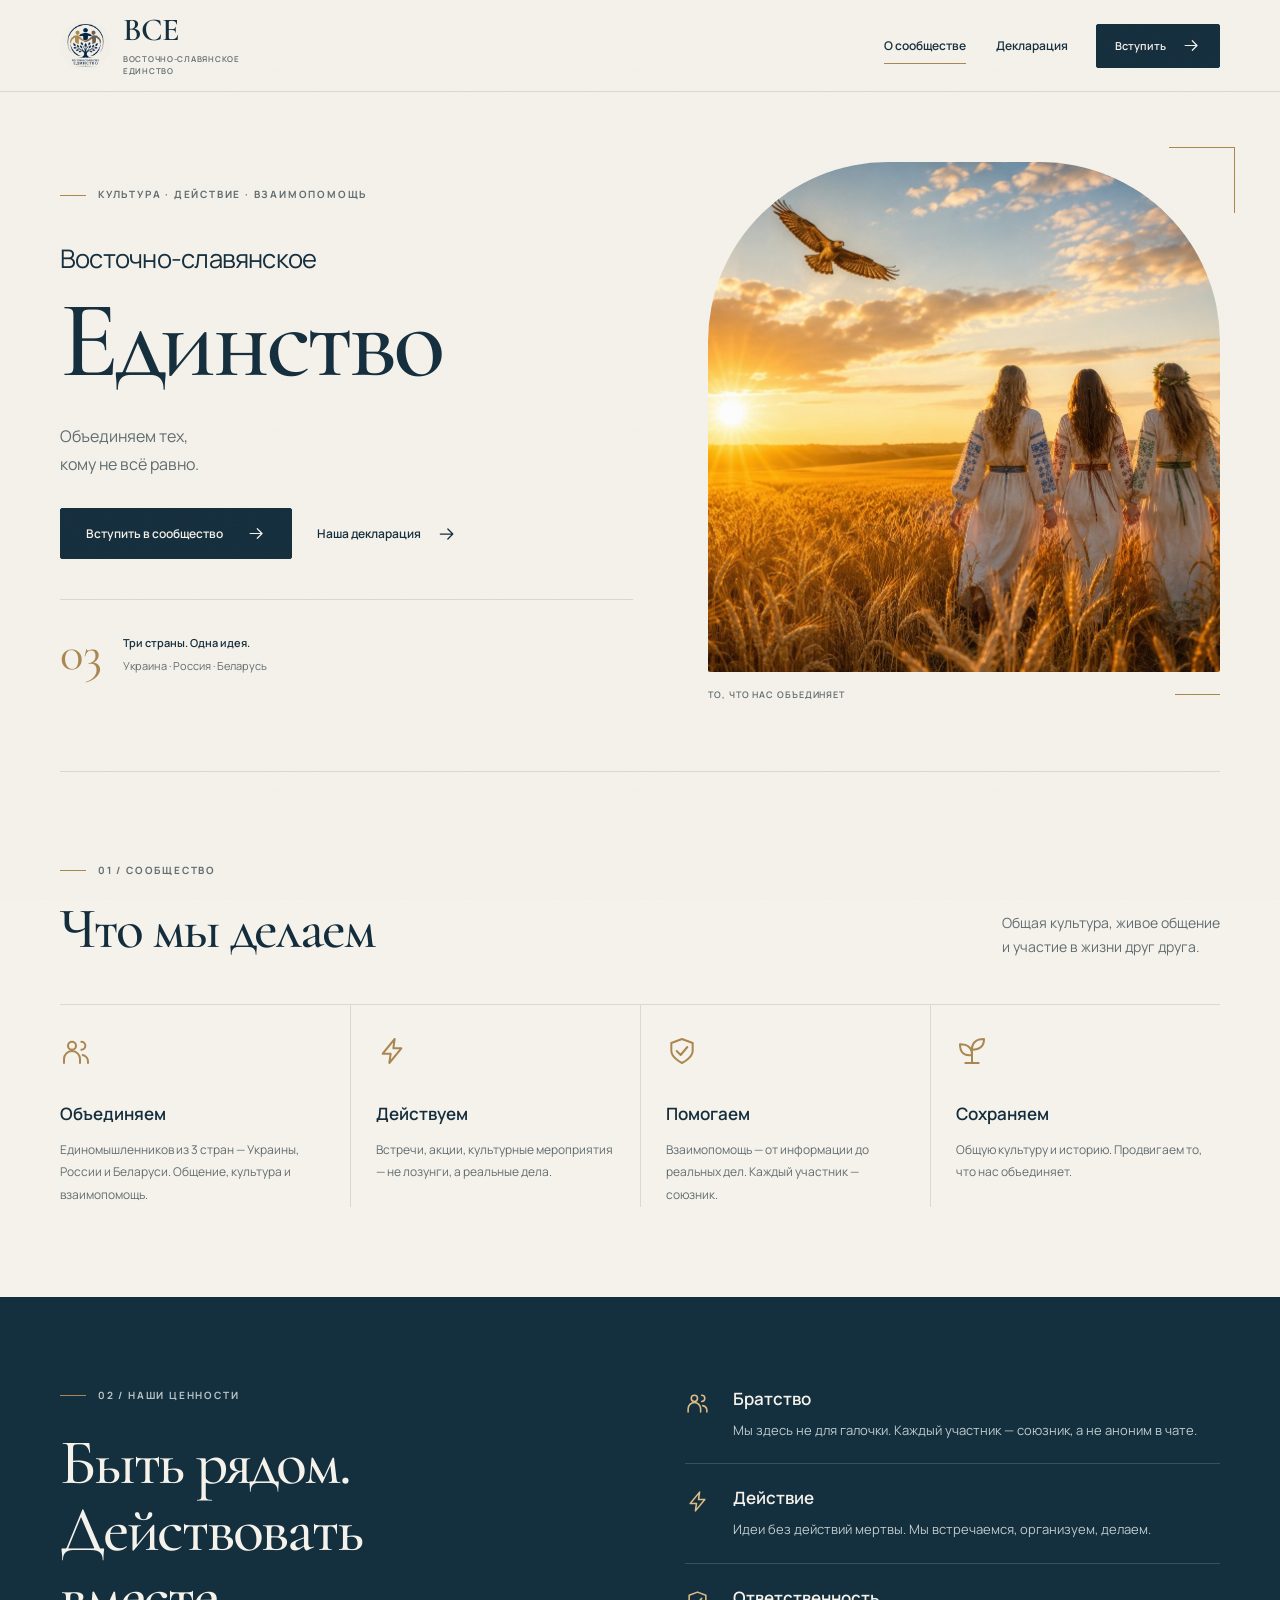
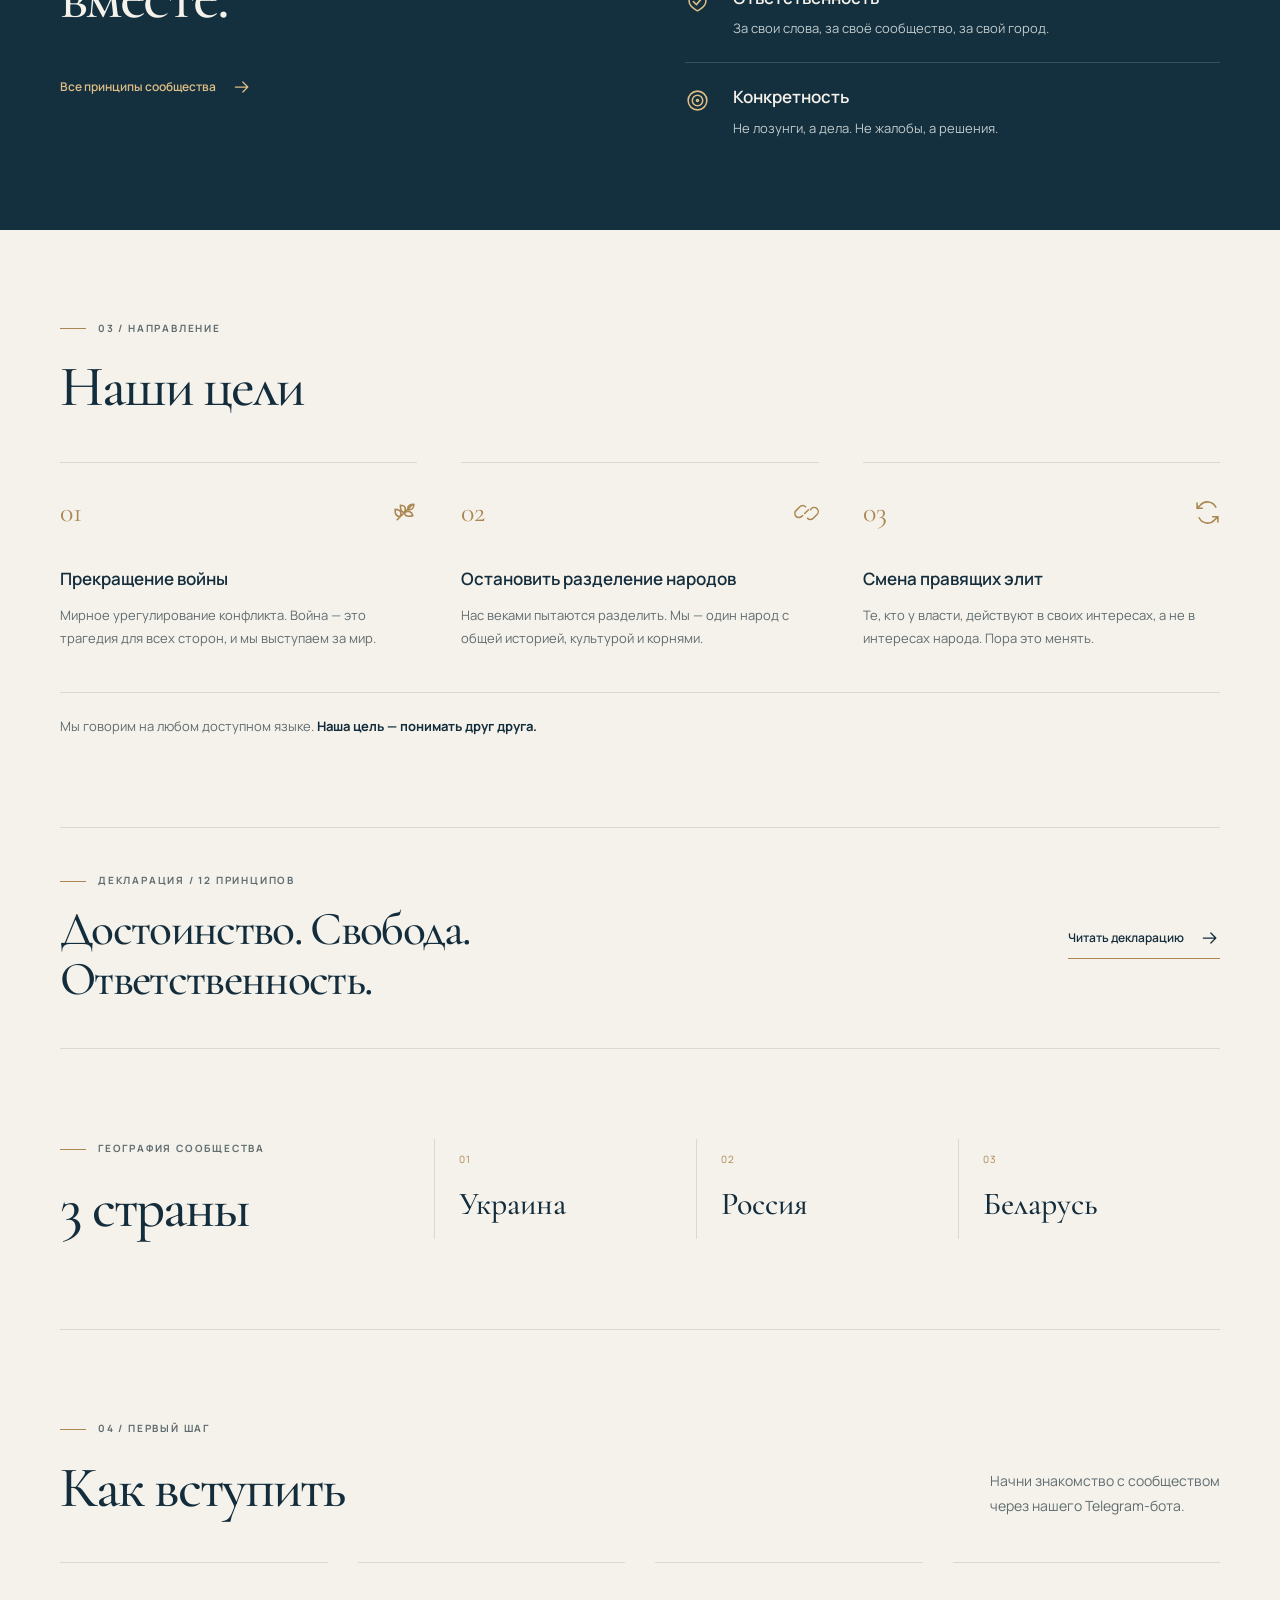
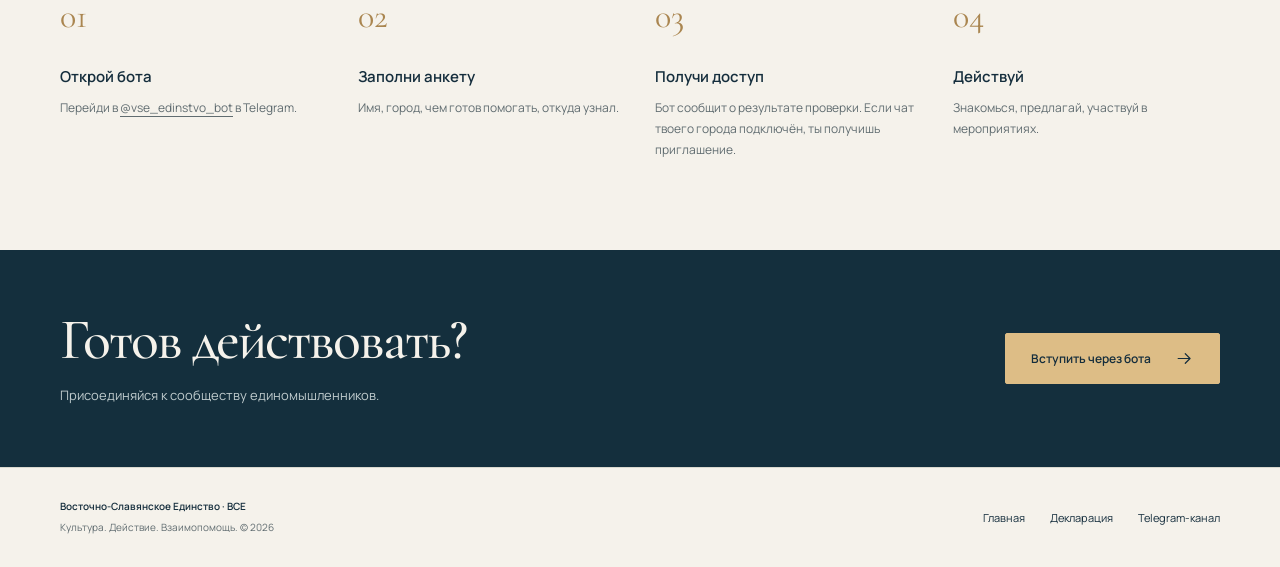
==== index.html @ 504cacb7 "Polish mobile navigation, declaration accessibility and share previews" ====
<!DOCTYPE html>
<html lang="ru">
<head>
  <meta charset="UTF-8">
  <meta name="viewport" content="width=device-width, initial-scale=1">
  <title>Восточно-Славянское Единство | ВСЕ</title>
  <meta name="description" content="Восточно-Славянское Единство — 3 страны: Украина, Россия и Беларусь. Культура, действие и взаимопомощь. Декларация ценностей и принципов.">
  <meta property="og:type" content="website">
  <meta property="og:site_name" content="Восточно-Славянское Единство · ВСЕ">
  <meta property="og:title" content="Восточно-Славянское Единство | ВСЕ">
  <meta property="og:description" content="Восточно-Славянское Единство — 3 страны: Украина, Россия и Беларусь. Культура, действие и взаимопомощь. Декларация ценностей и принципов.">
  <meta property="og:url" content="https://tishinatyt.github.io/vse-site/">
  <meta property="og:image" content="https://tishinatyt.github.io/vse-site/hero.jpeg">
  <meta property="og:image:width" content="1536">
  <meta property="og:image:height" content="1024">
  <meta property="og:image:alt" content="Три девушки в традиционной одежде в пшеничном поле на закате">
  <meta name="twitter:card" content="summary_large_image">
  <meta name="theme-color" content="#142f3d">
  <link rel="canonical" href="https://tishinatyt.github.io/vse-site/">
  <link rel="icon" href="logo.png" type="image/png">
  <link rel="preconnect" href="https://fonts.googleapis.com">
  <link rel="preconnect" href="https://fonts.gstatic.com" crossorigin>
  <link rel="stylesheet" href="assets/site.css">
  <script src="assets/site.js" defer></script>
</head>
<body data-page="home">
<a class="skip-link" href="#main">Перейти к содержанию</a>
<header class="site-header">
  <div class="wrap header-inner">
    <a class="brand" href="./" aria-label="ВСЕ — главная">
      <img src="logo.png" width="51" height="51" alt="">
      <span><span class="brand-word">ВСЕ</span><span class="brand-caption">Восточно-славянское<br>единство</span></span>
    </a>
    <nav class="main-nav" aria-label="Главная навигация">
      <a href="./#about" aria-current="page">О сообществе</a>
      <a href="declaration.html" >Декларация</a>
    </nav>
    <a class="button button-small" href="https://t.me/vse_edinstvo_bot">Вступить<svg class="icon" viewBox="0 0 24 24" aria-hidden="true" focusable="false"><path d="M4 12h15M13 6l6 6-6 6"/></svg></a>
  </div>
</header>
<main id="main">
  <section class="wrap hero" aria-labelledby="hero-title">
    <div class="hero-copy">
      <p class="eyebrow">Культура · Действие · Взаимопомощь</p>
      <h1 id="hero-title"><span>Восточно-славянское</span>Единство</h1>
      <p class="hero-description">Объединяем тех,<br>кому не всё равно.</p>
      <div class="hero-actions">
        <a class="button" href="https://t.me/vse_edinstvo_bot">Вступить в сообщество<svg class="icon" viewBox="0 0 24 24" aria-hidden="true" focusable="false"><path d="M4 12h15M13 6l6 6-6 6"/></svg></a>
        <a class="text-link" href="declaration.html">Наша декларация<svg class="icon" viewBox="0 0 24 24" aria-hidden="true" focusable="false"><path d="M4 12h15M13 6l6 6-6 6"/></svg></a>
      </div>
      <div class="hero-bottom"><span class="hero-number">03</span><p><strong>Три страны. Одна идея.</strong>Украина · Россия · Беларусь</p></div>
    </div>
    <figure class="hero-photo">
      <img src="hero.jpeg" width="1536" height="1024" alt="Три девушки в традиционной одежде стоят в пшеничном поле на закате" fetchpriority="high">
      <figcaption>То, что нас объединяет</figcaption>
    </figure>
  </section>
  <section class="wrap section about-section" id="about" aria-labelledby="about-title">
    <div class="section-top"><div><p class="eyebrow">01 / Сообщество</p><h2 id="about-title">Что мы делаем</h2></div><p class="section-note">Общая культура, живое общение<br>и участие в жизни друг друга.</p></div>
    <div class="activities"><article class="activity"><svg class="icon" viewBox="0 0 24 24" aria-hidden="true" focusable="false"><circle cx="9" cy="8" r="3"/><path d="M3 21v-3a6 6 0 0 1 12 0v3M16 5a3 3 0 0 1 0 6M17 15a5 5 0 0 1 4 5v1"/></svg><h3>Объединяем</h3><p>Единомышленников из 3 стран — Украины, России и Беларуси. Общение, культура и взаимопомощь.</p></article>
<article class="activity"><svg class="icon" viewBox="0 0 24 24" aria-hidden="true" focusable="false"><path d="M14 3 5 14h6l-1 7 9-11h-6z"/></svg><h3>Действуем</h3><p>Встречи, акции, культурные мероприятия — не лозунги, а реальные дела.</p></article>
<article class="activity"><svg class="icon" viewBox="0 0 24 24" aria-hidden="true" focusable="false"><path d="m12 3 8 3v6c0 5-8 9-8 9s-8-4-8-9V6zM8 12l3 3 5-6"/></svg><h3>Помогаем</h3><p>Взаимопомощь — от информации до реальных дел. Каждый участник — союзник.</p></article>
<article class="activity"><svg class="icon" viewBox="0 0 24 24" aria-hidden="true" focusable="false"><path d="M12 21V9M12 15C5 16 3 12 3 7c5 0 9 2 9 8ZM12 11c0-5 3-8 9-8 0 5-3 8-9 8ZM7 21h10"/></svg><h3>Сохраняем</h3><p>Общую культуру и историю. Продвигаем то, что нас объединяет.</p></article></div>
  </section>
  <section class="dark-section section" aria-labelledby="values-title">
    <div class="wrap values-layout">
      <div class="values-heading"><p class="eyebrow">02 / Наши ценности</p><h2 id="values-title">Быть рядом.<br>Действовать<br>вместе.</h2><a class="text-link" href="declaration.html">Все принципы сообщества<svg class="icon" viewBox="0 0 24 24" aria-hidden="true" focusable="false"><path d="M4 12h15M13 6l6 6-6 6"/></svg></a></div>
      <div class="values-list"><div class="value-row"><svg class="icon" viewBox="0 0 24 24" aria-hidden="true" focusable="false"><circle cx="9" cy="8" r="3"/><path d="M3 21v-3a6 6 0 0 1 12 0v3M16 5a3 3 0 0 1 0 6M17 15a5 5 0 0 1 4 5v1"/></svg><div><h3>Братство</h3><p>Мы здесь не для галочки. Каждый участник — союзник, а не аноним в чате.</p></div></div>
<div class="value-row"><svg class="icon" viewBox="0 0 24 24" aria-hidden="true" focusable="false"><path d="M14 3 5 14h6l-1 7 9-11h-6z"/></svg><div><h3>Действие</h3><p>Идеи без действий мертвы. Мы встречаемся, организуем, делаем.</p></div></div>
<div class="value-row"><svg class="icon" viewBox="0 0 24 24" aria-hidden="true" focusable="false"><path d="m12 3 8 3v6c0 5-8 9-8 9s-8-4-8-9V6zM8 12l3 3 5-6"/></svg><div><h3>Ответственность</h3><p>За свои слова, за своё сообщество, за свой город.</p></div></div>
<div class="value-row"><svg class="icon" viewBox="0 0 24 24" aria-hidden="true" focusable="false"><circle cx="12" cy="12" r="9"/><circle cx="12" cy="12" r="5"/><circle cx="12" cy="12" r="1"/></svg><div><h3>Конкретность</h3><p>Не лозунги, а дела. Не жалобы, а решения.</p></div></div></div>
    </div>
  </section>
  <section class="wrap section" aria-labelledby="goals-title">
    <div class="section-top"><div><p class="eyebrow">03 / Направление</p><h2 id="goals-title">Наши цели</h2></div></div>
    <div class="goals-grid"><article class="goal"><div class="goal-top"><span class="goal-number">01</span><svg class="icon" viewBox="0 0 24 24" aria-hidden="true" focusable="false"><path d="M5 19 19 5M8 16c-5 0-5-4-5-7 4 0 7 2 5 7ZM12 12c-4 0-4-4-4-7 4 0 6 2 4 7ZM15 9c0-4 3-5 6-5 0 4-2 6-6 5ZM12 12c0 4 4 4 8 3-1-4-4-5-8-3Z"/></svg></div><h3>Прекращение войны</h3><p>Мирное урегулирование конфликта. Война — это трагедия для всех сторон, и мы выступаем за мир.</p></article>
<article class="goal"><div class="goal-top"><span class="goal-number">02</span><svg class="icon" viewBox="0 0 24 24" aria-hidden="true" focusable="false"><path d="m10 13 4-4M8 15l-1 1a4 4 0 0 1-6-6l4-4a4 4 0 0 1 6 0M16 9l1-1a4 4 0 0 1 6 6l-4 4a4 4 0 0 1-6 0" transform="translate(1 1) scale(.92)"/></svg></div><h3>Остановить разделение народов</h3><p>Нас веками пытаются разделить. Мы — один народ с общей историей, культурой и корнями.</p></article>
<article class="goal"><div class="goal-top"><span class="goal-number">03</span><svg class="icon" viewBox="0 0 24 24" aria-hidden="true" focusable="false"><path d="M20 7a9 9 0 0 0-15-2L2 8M2 3v5h5M4 17a9 9 0 0 0 15 2l3-3M22 21v-5h-5"/></svg></div><h3>Смена правящих элит</h3><p>Те, кто у власти, действуют в своих интересах, а не в интересах народа. Пора это менять.</p></article></div>
    <p class="language-note">Мы говорим на любом доступном языке. <strong>Наша цель — понимать друг друга.</strong></p>
  </section>
  <section class="wrap declaration-banner" aria-labelledby="declaration-preview-title">
    <div><p class="eyebrow">Декларация / 12 принципов</p><h2 id="declaration-preview-title">Достоинство. Свобода.<br>Ответственность.</h2></div>
    <a class="text-link" href="declaration.html">Читать декларацию<svg class="icon" viewBox="0 0 24 24" aria-hidden="true" focusable="false"><path d="M4 12h15M13 6l6 6-6 6"/></svg></a>
  </section>
  <section class="wrap section countries-layout" id="cities" aria-labelledby="countries-title">
    <div><p class="eyebrow">География сообщества</p><h2 id="countries-title">3 страны</h2></div>
    <ul class="countries" aria-label="Страны"><li><span class="country-number">01</span><h3>Украина</h3></li><li><span class="country-number">02</span><h3>Россия</h3></li><li><span class="country-number">03</span><h3>Беларусь</h3></li></ul>
  </section>
  <section class="wrap section join-section" id="join" aria-labelledby="join-title">
    <div class="section-top"><div><p class="eyebrow">04 / Первый шаг</p><h2 id="join-title">Как вступить</h2></div><p class="section-note">Начни знакомство с сообществом<br>через нашего Telegram-бота.</p></div>
    <ol class="steps">
      <li class="step"><h3>Открой бота</h3><p>Перейди в <a href="https://t.me/vse_edinstvo_bot">@vse_edinstvo_bot</a> в Telegram.</p></li>
      <li class="step"><h3>Заполни анкету</h3><p>Имя, город, чем готов помогать, откуда узнал.</p></li>
      <li class="step"><h3>Получи доступ</h3><p>Бот сообщит о результате проверки. Если чат твоего города подключён, ты получишь приглашение.</p></li>
      <li class="step"><h3>Действуй</h3><p>Знакомься, предлагай, участвуй в мероприятиях.</p></li>
    </ol>
  </section>

<section class="dark-section closing" aria-labelledby="closing-title">
  <div class="wrap closing-inner">
    <div><h2 id="closing-title">Готов действовать?</h2><p>Присоединяйся к сообществу единомышленников.</p></div>
    <a class="button button-gold" href="https://t.me/vse_edinstvo_bot">Вступить через бота<svg class="icon" viewBox="0 0 24 24" aria-hidden="true" focusable="false"><path d="M4 12h15M13 6l6 6-6 6"/></svg></a>
  </div>
</section>
</main>

<footer class="site-footer">
  <div class="wrap footer-inner">
    <p class="footer-brand"><strong>Восточно-Славянское Единство · ВСЕ</strong>Культура. Действие. Взаимопомощь. © 2026</p>
    <nav class="footer-links" aria-label="Ссылки в подвале">
      <a href="./">Главная</a><a href="declaration.html">Декларация</a><a href="https://t.me/vse_edinstvo">Telegram-канал</a>
    </nav>
  </div>
</footer>
</body>
</html>
---- assets/site.css ----
@import url('https://fonts.googleapis.com/css2?family=Cormorant+Garamond:wght@500;600&family=Manrope:wght@400;500;600;700&display=swap');

:root {
  --paper: #f5f2eb;
  --ink: #142d3c;
  --muted: #606c70;
  --gold: #aa8650;
  --gold-light: #ddbd86;
  --line: #d9d9cf;
  --navy: #142f3d;
  --serif: 'Cormorant Garamond', Georgia, serif;
}
* { box-sizing: border-box; }
html { scroll-behavior: smooth; scroll-padding-top: 28px; }
body { margin: 0; background: var(--paper); color: var(--ink); font-family: 'Manrope', sans-serif; font-size: 15px; line-height: 1.75; -webkit-font-smoothing: antialiased; }
body::before { content: ''; position: fixed; inset: 0; z-index: 50; background: url('grain.svg') repeat; opacity: .045; pointer-events: none; }
::selection { background: #d8c5a1; color: var(--ink); }
a { color: inherit; text-decoration: none; }
a, button { -webkit-tap-highlight-color: transparent; }
a:focus-visible, button:focus-visible, summary:focus-visible { outline: 2px solid var(--gold); outline-offset: 6px; }
button { font: inherit; }
img { display: block; max-width: 100%; }
h1, h2, h3, p { margin: 0; }
h1, h2 { font-family: var(--serif); font-weight: 500; line-height: 1.05; letter-spacing: -.035em; }
h2 { font-size: clamp(38px, 4.5vw, 60px); }
h3 { font-size: 17px; font-weight: 600; line-height: 1.45; }
ul, ol { margin: 0; padding: 0; }
.wrap { width: min(1160px, calc(100% - 96px)); margin-inline: auto; }
.icon { width: 25px; height: 25px; flex-shrink: 0; fill: none; stroke: currentColor; stroke-width: 1.5; stroke-linecap: round; stroke-linejoin: round; }
.eyebrow { display: flex; align-items: center; gap: 12px; color: var(--muted); font-size: 10px; font-weight: 700; letter-spacing: .18em; text-transform: uppercase; }
.eyebrow::before { content: ''; width: 26px; height: 1px; background: var(--gold); }
.section { padding-block: 90px; }
.section-top { display: flex; align-items: flex-end; justify-content: space-between; gap: 40px; margin-bottom: 44px; }
.section-top .eyebrow { margin-bottom: 20px; }
.section-note { max-width: 295px; color: var(--muted); font-size: 14px; }
.skip-link { position: fixed; left: 20px; top: -100px; z-index: 60; padding: 12px 20px; background: white; }
.skip-link:focus { top: 12px; }
.site-header { border-bottom: 1px solid var(--line); }
.header-inner { min-height: 91px; display: flex; align-items: center; justify-content: space-between; gap: 28px; }
.brand { display: flex; align-items: center; gap: 12px; flex-shrink: 0; }
.brand img { width: 51px; height: 51px; border-radius: 50%; mix-blend-mode: multiply; }
.brand-word { font-family: var(--serif); font-size: 32px; font-weight: 600; line-height: 1; letter-spacing: -.02em; }
.brand-caption { display: block; color: var(--muted); font-size: 8px; font-weight: 600; letter-spacing: .09em; line-height: 1.5; text-transform: uppercase; margin-top: 4px; }
.main-nav { display: flex; align-items: center; gap: 30px; margin-left: auto; }
.main-nav a { font-size: 12px; font-weight: 600; padding: 8px 0; position: relative; }
.main-nav a::after { content: ''; position: absolute; left: 0; right: 0; bottom: 0; height: 1px; background: var(--gold); transform: scaleX(0); transition: transform .2s; }
.main-nav a:hover::after, .main-nav a[aria-current]::after { transform: scaleX(1); }
.button { min-height: 51px; display: inline-flex; align-items: center; justify-content: center; gap: 24px; padding: 12px 25px; border: 1px solid var(--ink); background: var(--ink); color: var(--paper); font-size: 12px; font-weight: 600; border-radius: 2px; transition: background .2s, border-color .2s; }
.button .icon { width: 19px; height: 19px; }
.button:hover { background: #2b4856; border-color: #2b4856; }
.button-small { min-height: 44px; padding: 8px 18px; gap: 16px; font-size: 11px; }
.text-link { display: inline-flex; align-items: center; gap: 16px; font-size: 12px; font-weight: 600; padding: 10px 0; }
.text-link .icon { width: 20px; height: 20px; transition: transform .2s; }
.text-link:hover .icon { transform: translateX(4px); }
.hero { display: grid; grid-template-columns: 1.12fr 1fr; gap: 75px; align-items: center; padding-block: 70px 68px; }
.hero .eyebrow { margin-bottom: 36px; }
.hero h1 { font-size: clamp(78px, 8.5vw, 116px); }
.hero h1 span { display: block; font-family: 'Manrope', sans-serif; font-size: clamp(18px, 2vw, 26px); font-weight: 400; letter-spacing: -.03em; margin-bottom: 5px; line-height: 1.5; }
.hero-description { color: var(--muted); font-size: 16px; max-width: 370px; margin-top: 25px; }
.hero-actions { display: flex; align-items: center; flex-wrap: wrap; gap: 25px; margin-top: 30px; }
.hero-bottom { display: flex; align-items: center; gap: 21px; padding-top: 29px; margin-top: 40px; border-top: 1px solid var(--line); }
.hero-number { font-family: var(--serif); font-size: 49px; line-height: 1; color: var(--gold); }
.hero-bottom p { font-size: 11px; color: var(--muted); }
.hero-bottom strong { display: block; color: var(--ink); font-size: 11px; font-weight: 600; margin-bottom: 4px; }
.hero-photo { margin: 0; position: relative; }
.hero-photo::before { content: ''; position: absolute; top: -15px; right: -15px; width: 65px; height: 65px; border-top: 1px solid var(--gold); border-right: 1px solid var(--gold); }
.hero-photo img { width: 100%; height: 510px; object-fit: cover; object-position: 64% center; border-radius: 180px 180px 2px 2px; }
.hero-photo figcaption { display: flex; align-items: center; justify-content: space-between; gap: 20px; padding-top: 15px; font-size: 9px; font-weight: 600; color: var(--muted); letter-spacing: .1em; text-transform: uppercase; }
.hero-photo figcaption::after { content: ''; width: 45px; height: 1px; background: var(--gold); }
.about-section { border-top: 1px solid var(--line); }
.activities { display: grid; grid-template-columns: repeat(4, minmax(0, 1fr)); border-top: 1px solid var(--line); }
.activity { padding: 30px 25px 0; border-left: 1px solid var(--line); }
.activity:first-child { padding-left: 0; border-left: none; }
.activity:last-child { padding-right: 0; }
.activity .icon { width: 32px; height: 32px; color: var(--gold); margin-bottom: 27px; }
.activity h3 { margin-bottom: 12px; }
.activity p { color: var(--muted); font-size: 12px; line-height: 1.9; }
.dark-section { background: var(--navy); color: var(--paper); }
.dark-section .eyebrow { color: #b7c4c7; }
.values-layout { display: grid; grid-template-columns: 1fr 1fr; gap: 90px; }
.values-heading .eyebrow { margin-bottom: 24px; }
.values-heading h2 { font-size: clamp(48px, 5vw, 70px); }
.values-heading .text-link { color: var(--gold-light); margin-top: 36px; }
.value-row { display: grid; grid-template-columns: 26px 1fr; gap: 22px; padding: 22px 0; border-bottom: 1px solid #38505b; }
.value-row:first-child { padding-top: 0; }
.value-row:last-child { border-bottom: none; padding-bottom: 0; }
.value-row .icon { color: var(--gold-light); margin-top: 3px; }
.value-row h3 { margin-bottom: 7px; }
.value-row p { color: #bfcbcd; font-size: 13px; }
.goals-grid { display: grid; grid-template-columns: repeat(3, minmax(0, 1fr)); gap: 44px; }
.goal { border-top: 1px solid var(--line); padding-top: 25px; }
.goal-top { display: flex; align-items: center; justify-content: space-between; color: var(--gold); margin-bottom: 30px; }
.goal-number { font-family: var(--serif); font-size: 28px; }
.goal h3 { margin-bottom: 13px; }
.goal p { font-size: 13px; color: var(--muted); }
.language-note { border-top: 1px solid var(--line); margin-top: 42px; padding-top: 22px; font-size: 13px; color: var(--muted); }
.language-note strong { color: var(--ink); }
.declaration-banner { border-top: 1px solid var(--line); border-bottom: 1px solid var(--line); padding-block: 44px; display: grid; grid-template-columns: 1fr auto; align-items: center; gap: 40px; }
.declaration-banner .eyebrow { margin-bottom: 15px; }
.declaration-banner h2 { font-size: clamp(35px, 3.7vw, 48px); }
.declaration-banner .text-link { border-bottom: 1px solid var(--gold); }
.countries-layout { display: grid; grid-template-columns: .8fr 2fr; align-items: center; gap: 60px; }
.countries-layout .eyebrow { margin-bottom: 20px; }
.countries { display: grid; grid-template-columns: repeat(3, minmax(0, 1fr)); list-style: none; }
.countries li { border-left: 1px solid var(--line); padding: 12px 24px; }
.country-number { color: var(--gold); display: block; font-size: 10px; letter-spacing: .1em; margin-bottom: 12px; }
.countries h3 { font-family: var(--serif); font-size: 32px; font-weight: 500; }
.join-section { border-top: 1px solid var(--line); }
.steps { display: grid; grid-template-columns: repeat(4, minmax(0, 1fr)); list-style: none; gap: 30px; counter-reset: step; }
.step { border-top: 1px solid var(--line); padding-top: 24px; counter-increment: step; }
.step::before { content: '0' counter(step); display: block; font-family: var(--serif); font-size: 34px; color: var(--gold); margin-bottom: 19px; }
.step h3 { margin-bottom: 10px; font-size: 15px; }
.step p { color: var(--muted); font-size: 12px; }
.step p a { text-decoration: underline; text-underline-offset: 4px; overflow-wrap: anywhere; }
.closing { padding-block: 60px; }
.closing-inner { display: flex; align-items: center; justify-content: space-between; gap: 35px; }
.closing h2 { font-size: clamp(39px, 4.5vw, 60px); }
.closing p { color: #bfcbcd; margin-top: 13px; font-size: 13px; }
.button-gold { background: var(--gold-light); border-color: var(--gold-light); color: var(--ink); }
.button-gold:hover { background: #e9cea2; border-color: #e9cea2; }
.site-footer { border-top: 1px solid var(--line); padding-block: 30px; }
.footer-inner { display: flex; align-items: center; justify-content: space-between; gap: 25px; }
.footer-brand { font-size: 10px; color: var(--muted); }
.footer-brand strong { color: var(--ink); font-weight: 600; display: block; margin-bottom: 4px; }
.footer-links { display: flex; gap: 25px; font-size: 11px; }
.footer-links a:hover { color: #896636; }

/* Declaration: one reading column with a separate table of contents. */
.document-hero { padding-block: 40px 62px; border-bottom: 1px solid var(--line); }
.back-link { color: var(--muted); margin-bottom: 38px; font-size: 11px; }
.back-link .icon { transform: rotate(180deg); }
.back-link:hover .icon { transform: rotate(180deg) translateX(4px); }
.document-hero .eyebrow { margin-bottom: 23px; }
.document-hero h1 { font-size: clamp(51px, 6.3vw, 84px); max-width: 850px; }
.document-lead { display: grid; grid-template-columns: 1fr 1fr; gap: 70px; align-items: start; margin-top: 35px; }
.document-motto { font-family: var(--serif); color: #876638; font-size: 31px; line-height: 1.25; max-width: 350px; }
.document-intro { max-width: 540px; color: var(--muted); font-size: 14px; }
.document-layout { display: grid; grid-template-columns: 240px minmax(0,1fr); gap: 90px; padding-block: 60px 90px; align-items: start; }
.document-aside { position: sticky; top: 30px; }
.contents summary { cursor: pointer; color: var(--muted); font-size: 10px; letter-spacing: .12em; font-weight: 700; text-transform: uppercase; padding-bottom: 20px; }
.contents ol { list-style: none; display: grid; gap: 4px; }
.contents a { display: flex; gap: 12px; align-items: baseline; font-size: 11px; line-height: 1.5; padding: 6px 0; color: var(--muted); }
.contents a span { color: var(--gold); font-size: 9px; min-width: 15px; }
.contents a:hover { color: var(--ink); text-decoration: underline; text-underline-offset: 4px; }
.document-aside .text-link { border-top: 1px solid var(--line); margin-top: 25px; padding-top: 20px; font-size: 10px; }
.principle-list { list-style: none; }
.principle { display: grid; grid-template-columns: 42px minmax(0,1fr); gap: 25px; padding-block: 30px; border-bottom: 1px solid var(--line); scroll-margin-top: 25px; }
.principle:first-child { padding-top: 0; }
.principle-number { font-family: var(--serif); color: var(--gold); font-size: 32px; line-height: 1.1; }
.principle h2 { font-family: 'Manrope',sans-serif; font-size: 19px; letter-spacing: -.025em; font-weight: 600; line-height: 1.4; margin-bottom: 14px; }
.principle p { font-size: 14px; line-height: 1.95; color: var(--muted); }
.document-signature { font-family: var(--serif); font-size: 28px; margin-top: 40px; line-height: 1.3; }
.document-signature span { display: block; font-family: 'Manrope', sans-serif; font-size: 10px; color: var(--muted); margin-top: 10px; letter-spacing: .08em; }

@media (max-width: 1000px) {
  .wrap { width: calc(100% - 64px); }
  .hero { gap: 40px; }
  .hero h1 { font-size: 90px; }
  .hero-photo img { height: 470px; }
  .hero-actions { gap: 18px; }
  .activity { padding-inline: 18px; }
  .values-layout { gap: 50px; }
  .countries-layout { gap: 25px; }
  .countries li { padding-inline: 16px; }
  .countries h3 { font-size: 27px; }
  .document-layout { gap: 45px; grid-template-columns: 210px minmax(0, 1fr); }
}
@media (max-width: 760px) {
  .wrap { width: calc(100% - 40px); }
  .section { padding-block: 57px; }
  .header-inner { min-height: 78px; display: grid; grid-template-columns: minmax(0, 1fr) auto; gap: 10px 16px; padding-block: 13px; }
  .brand { min-width: 0; }
  .brand img { width: 43px; height: 43px; }
  .brand-word { font-size: 28px; }
  .brand-caption { font-size: 7px; }
  .header-inner > .button { grid-column: 2; grid-row: 1; margin-left: 0; padding-inline: 14px; gap: 12px; font-size: 12px; }
  .main-nav { order: 3; grid-column: 1 / -1; width: 100%; justify-content: space-between; border-top: 1px solid var(--line); padding-top: 4px; margin-top: 0; gap: 20px; }
  .main-nav a { display: flex; align-items: center; justify-content: center; flex: 1; min-height: 44px; font-size: 12px; padding-block: 8px; }
  .hero { grid-template-columns: 1fr; gap: 38px; padding-block: 42px 40px; }
  .hero .eyebrow { margin-bottom: 26px; }
  .hero h1 { font-size: clamp(78px, 17vw, 110px); }
  .hero h1 span { font-size: 19px; }
  .hero-description { margin-top: 20px; font-size: 14px; max-width: 390px; }
  .hero-actions { margin-top: 25px; }
  .hero-actions .button { padding-inline: 20px; gap: 20px; }
  .hero-actions .text-link { font-size: 11px; gap: 10px; }
  .hero-bottom { padding-top: 20px; margin-top: 27px; }
  .hero-photo { margin-right: 10px; }
  .hero-photo img { height: 360px; border-radius: 150px 150px 2px 2px; object-position: 80% center; }
  .hero-photo::before { right: -10px; top: -10px; }
  .section-top { display: block; margin-bottom: 30px; }
  .section-note { margin-top: 18px; max-width: 350px; font-size: 13px; }
  .activities { grid-template-columns: 1fr 1fr; row-gap: 30px; }
  .activity { padding: 23px 20px 0; }
  .activity:nth-child(odd) { border-left: 0; padding-left: 0; }
  .activity:nth-child(even) { padding-right: 0; }
  .activity .icon { margin-bottom: 20px; }
  .activity h3 { font-size: 15px; }
  .activity, .step { min-width: 0; overflow-wrap: anywhere; }
  .activity p, .step p { font-size: 13px; }
  .value-row p, .goal p { font-size: 14px; }
  .values-layout { grid-template-columns: 1fr; gap: 38px; }
  .values-heading h2 { font-size: 53px; }
  .values-heading .text-link { margin-top: 20px; }
  .goals-grid { grid-template-columns: 1fr; gap: 30px; }
  .goal-top { margin-bottom: 17px; }
  .goal p { max-width: 520px; }
  .declaration-banner { grid-template-columns: 1fr; gap: 20px; padding-block: 35px; }
  .declaration-banner .text-link { width: fit-content; }
  .countries-layout { grid-template-columns: 1fr; gap: 30px; }
  .countries li { padding: 0 13px; }
  .countries li:first-child { padding-left: 0; border-left: 0; }
  .countries li:last-child { padding-right: 0; }
  .countries h3 { font-size: 26px; }
  .steps { grid-template-columns: 1fr 1fr; gap: 27px; }
  .closing-inner, .footer-inner { align-items: flex-start; flex-direction: column; }
  .closing { padding-block: 45px; }
  .footer-links { gap: 22px; flex-wrap: wrap; }
  .footer-links a { display: inline-flex; align-items: center; min-height: 44px; font-size: 12px; }
  .document-hero { padding-block: 25px 35px; }
  .back-link { margin-bottom: 24px; }
  .document-hero h1 { font-size: clamp(46px, 10vw, 65px); }
  .document-lead { grid-template-columns: 1fr; gap: 22px; margin-top: 24px; }
  .document-motto { font-size: 29px; max-width: 360px; }
  .document-intro { font-size: 15px; }
  .document-layout { display: block; padding-block: 28px 50px; }
  .document-aside { position: static; margin-bottom: 35px; border-bottom: 1px solid var(--line); padding-bottom: 20px; }
  .document-aside > .text-link { display: none; }
  .contents summary { min-height: 44px; padding-block: 10px; font-size: 11px; }
  .contents[open] summary { padding-bottom: 15px; }
  .contents ol { grid-template-columns: 1fr 1fr; gap: 5px 15px; }
  .contents a { min-height: 44px; font-size: 13px; }
  .principle { grid-template-columns: 28px minmax(0,1fr); gap: 14px; padding-block: 25px; }
  .principle h2 { font-size: 17px; }
  .principle p { font-size: 15px; line-height: 1.8; }
  .principle-number { font-size: 27px; }
  .document-signature { overflow-wrap: anywhere; }
}
@media (max-width: 360px) {
  .wrap { width: calc(100% - 32px); }
  .brand-caption { display: none; }
  .hero h1 { font-size: 72px; }
  .hero h1 span { font-size: 17px; }
  .hero-actions { gap: 14px; }
  .hero-actions .button { padding-inline: 15px; gap: 12px; }
  .countries h3 { font-size: 23px; }
}
@media (prefers-reduced-motion: reduce) {
  html { scroll-behavior: auto; }
  *, *::before, *::after { transition: none !important; }
}
@media print {
  body { background: #fff; color: #111; font-size: 11pt; }
  body::before, .site-header, .site-footer, .document-aside, .back-link, .closing { display: none !important; }
  .wrap { width: 100%; }
  .document-hero { padding: 0 0 20pt; }
  .document-hero h1 { font-size: 34pt; }
  .document-lead { gap: 30pt; }
  .document-layout { display: block; padding-top: 20pt; }
  .principle { break-inside: avoid; padding-block: 15pt; }
  .principle h2 { font-size: 13pt; }
  .principle p { font-size: 11pt; color: #222; line-height: 1.6; }
}
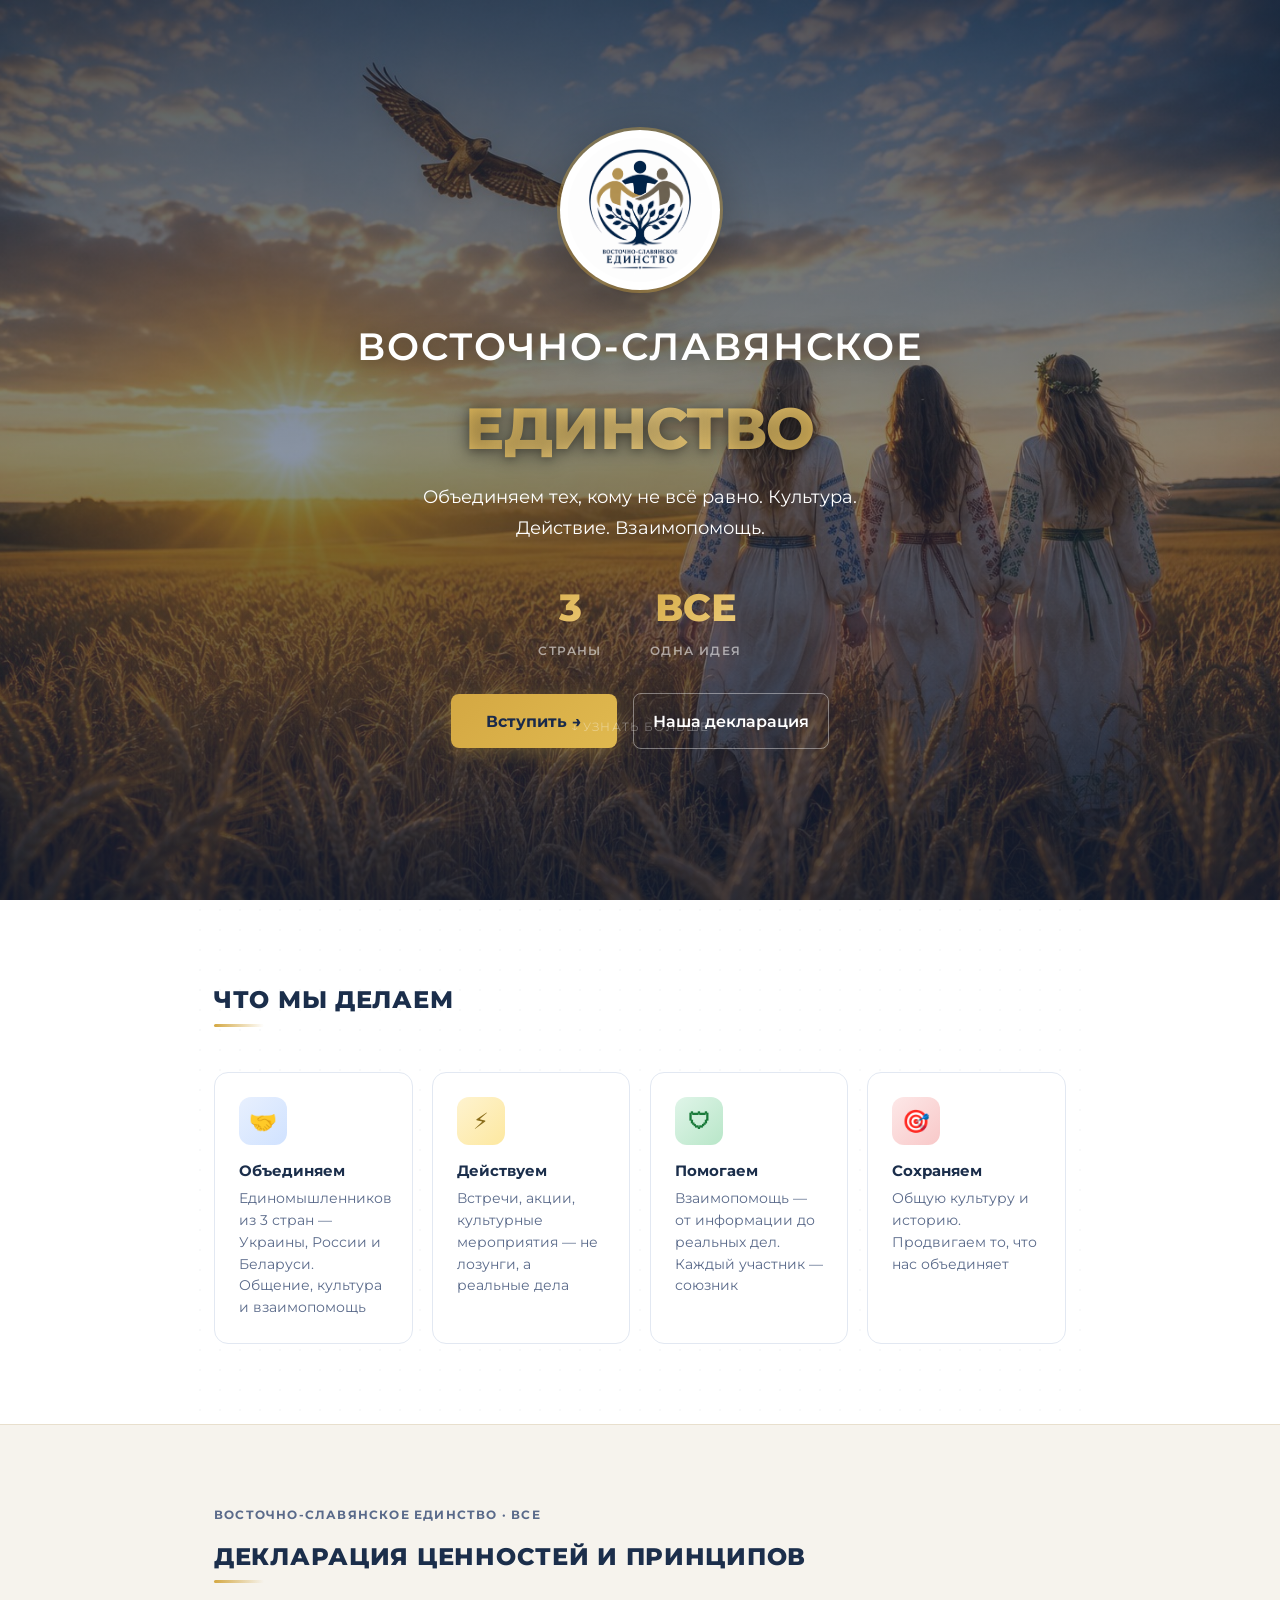
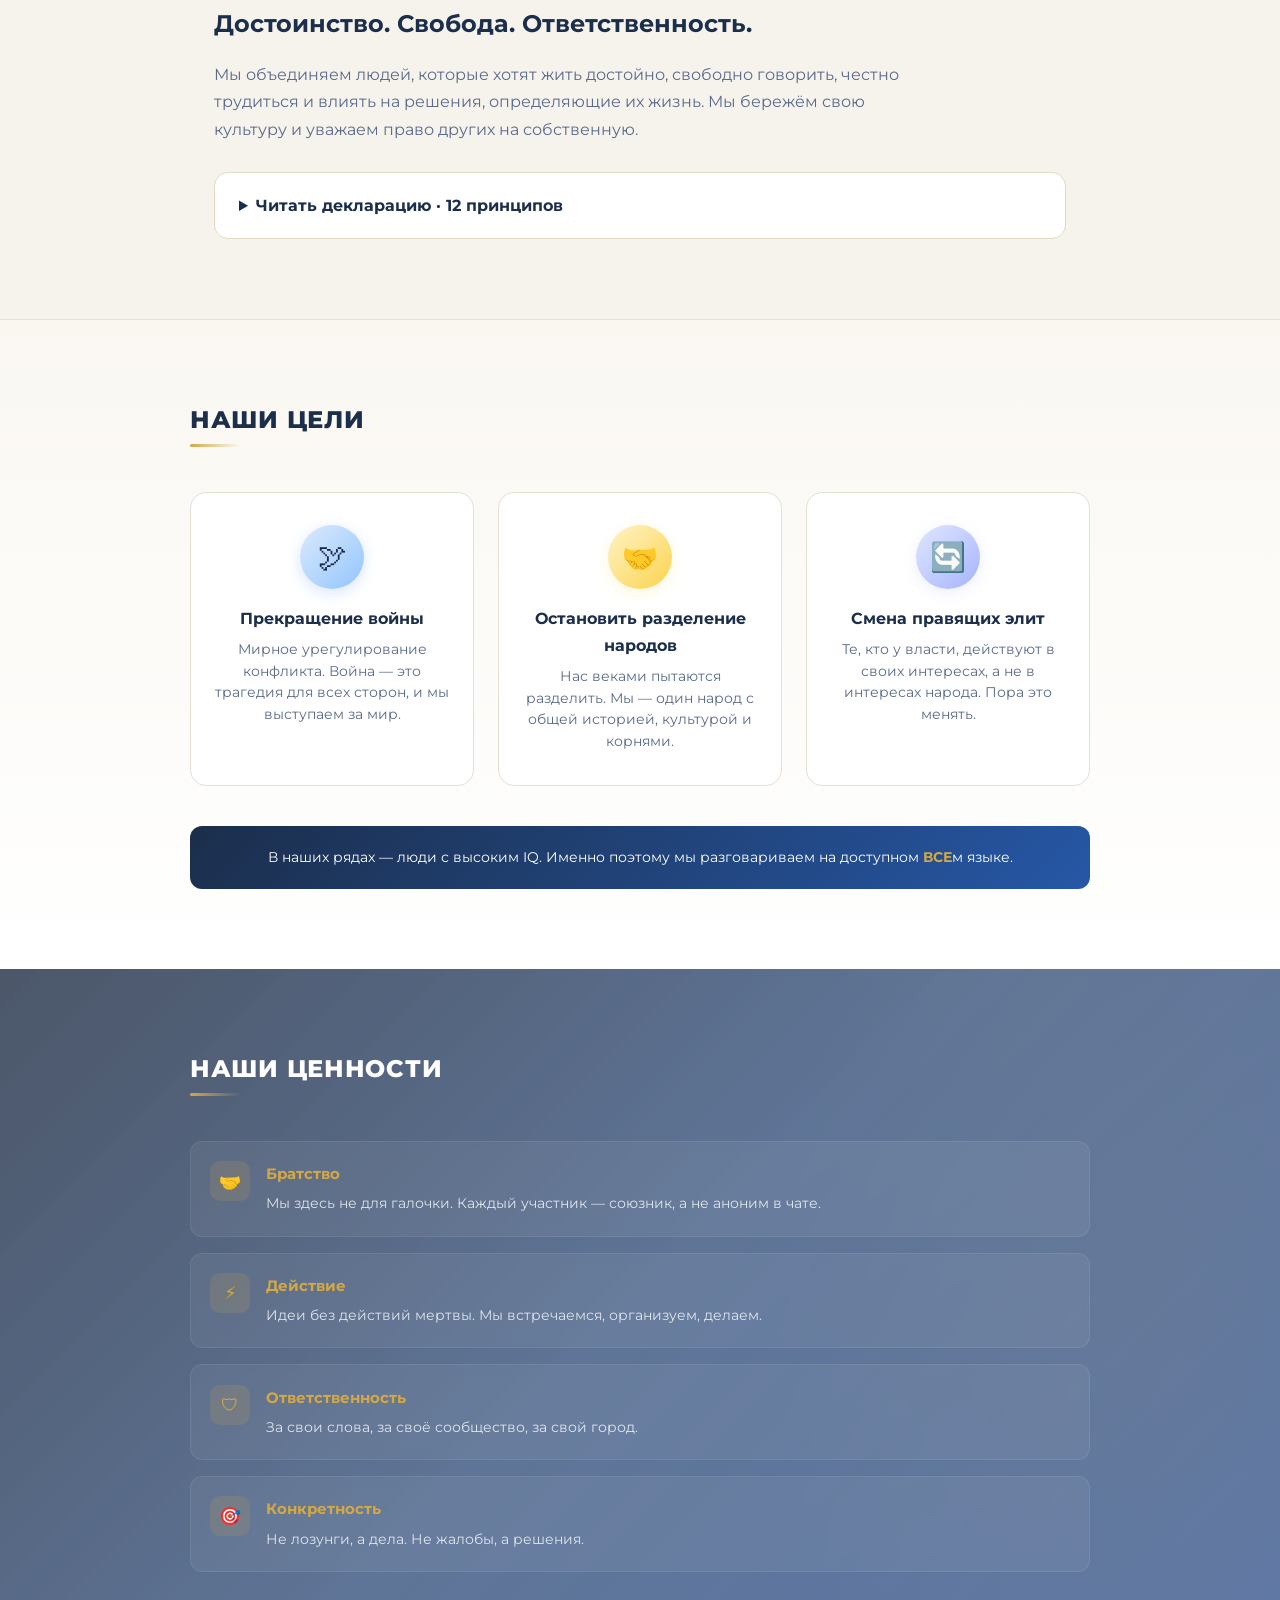
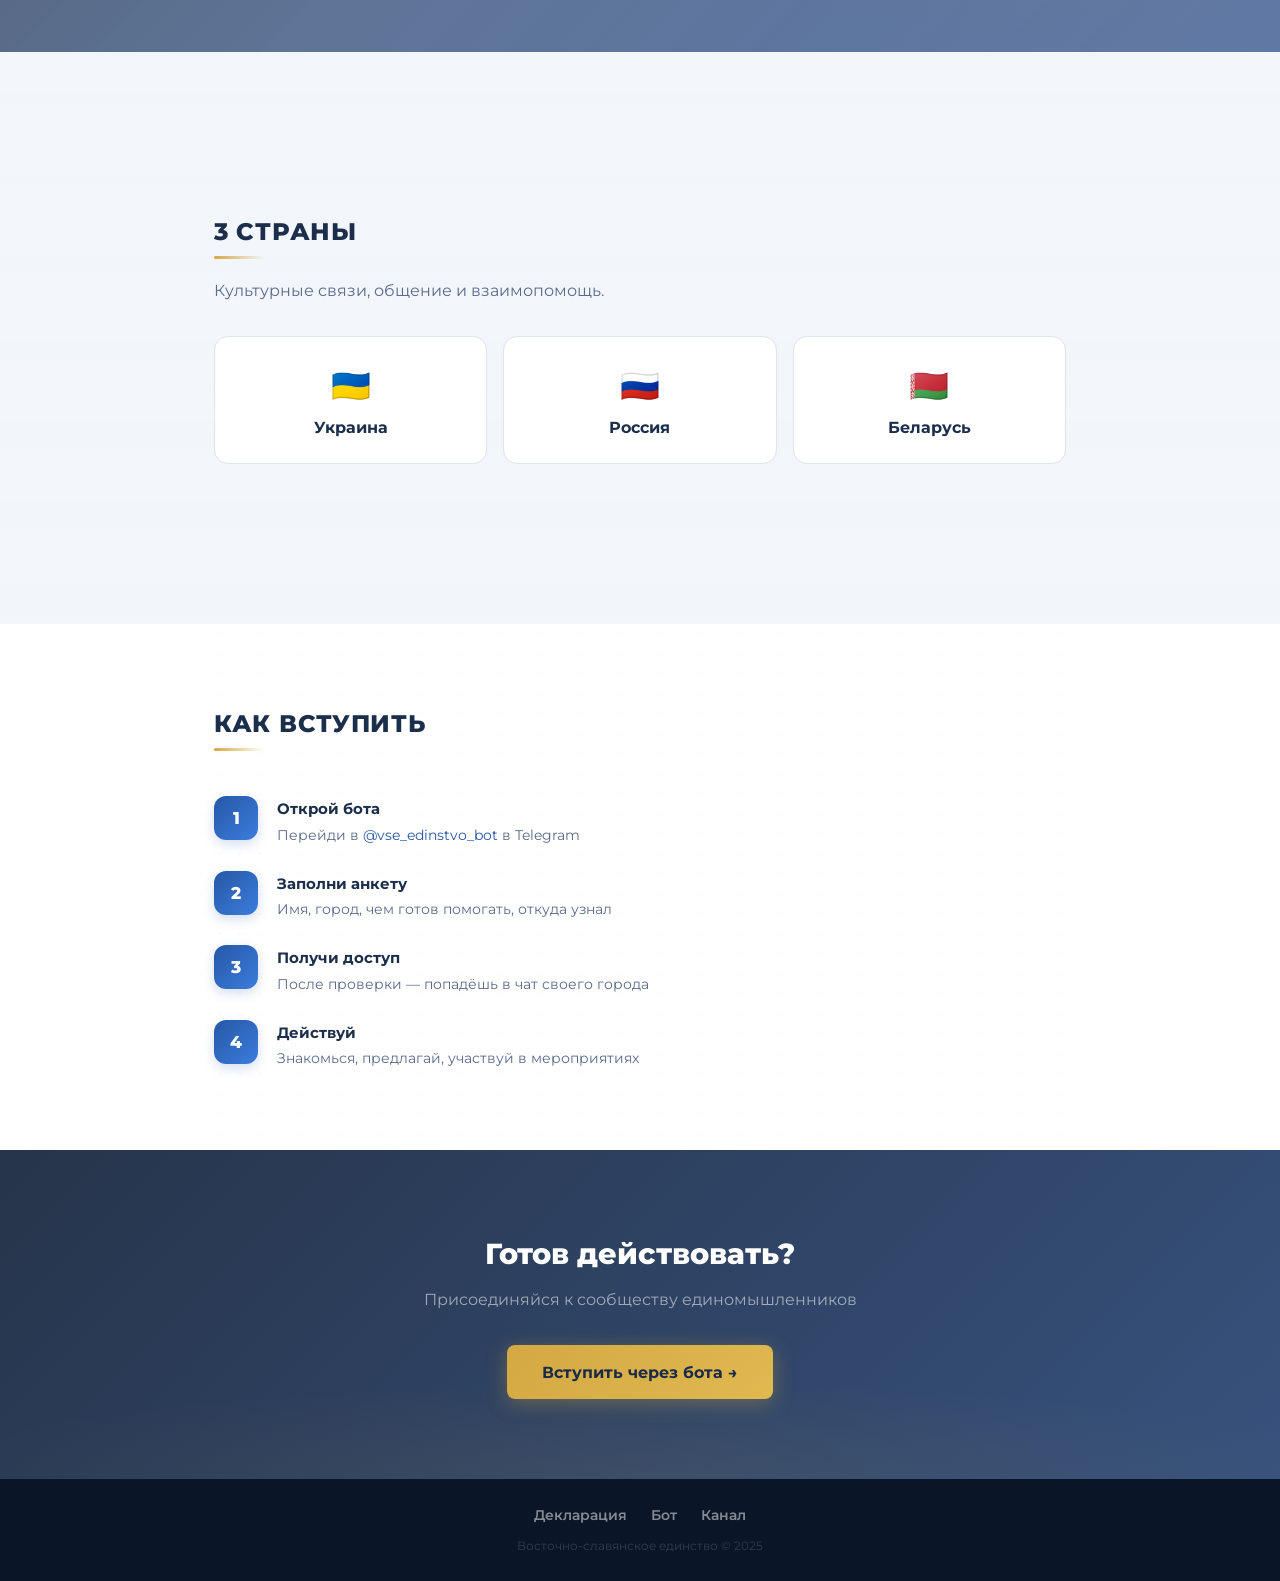
==== commit 6acad22c: "Restore original VSE design and content before redesign at user request" ====
--- a/index.html
+++ b/index.html
@@ -1,116 +1,416 @@
 <!DOCTYPE html>
 <html lang="ru">
 <head>
-  <meta charset="UTF-8">
-  <meta name="viewport" content="width=device-width, initial-scale=1">
-  <title>Восточно-Славянское Единство | ВСЕ</title>
-  <meta name="description" content="Восточно-Славянское Единство — 3 страны: Украина, Россия и Беларусь. Культура, действие и взаимопомощь. Декларация ценностей и принципов.">
-  <meta property="og:type" content="website">
-  <meta property="og:site_name" content="Восточно-Славянское Единство · ВСЕ">
-  <meta property="og:title" content="Восточно-Славянское Единство | ВСЕ">
-  <meta property="og:description" content="Восточно-Славянское Единство — 3 страны: Украина, Россия и Беларусь. Культура, действие и взаимопомощь. Декларация ценностей и принципов.">
-  <meta property="og:url" content="https://tishinatyt.github.io/vse-site/">
-  <meta property="og:image" content="https://tishinatyt.github.io/vse-site/hero.jpeg">
-  <meta property="og:image:width" content="1536">
-  <meta property="og:image:height" content="1024">
-  <meta property="og:image:alt" content="Три девушки в традиционной одежде в пшеничном поле на закате">
-  <meta name="twitter:card" content="summary_large_image">
-  <meta name="theme-color" content="#142f3d">
-  <link rel="canonical" href="https://tishinatyt.github.io/vse-site/">
-  <link rel="icon" href="logo.png" type="image/png">
-  <link rel="preconnect" href="https://fonts.googleapis.com">
-  <link rel="preconnect" href="https://fonts.gstatic.com" crossorigin>
-  <link rel="stylesheet" href="assets/site.css">
-  <script src="assets/site.js" defer></script>
+<meta charset="UTF-8">
+<meta name="viewport" content="width=device-width, initial-scale=1.0">
+<title>Восточно-славянское единство | ВСЕ</title>
+<meta name="description" content="Восточно-Славянское Единство — 3 страны: Украина, Россия и Беларусь. Декларация ценностей и принципов. Достоинство. Свобода. Ответственность.">
+<link rel="preconnect" href="https://fonts.googleapis.com">
+<link href="https://fonts.googleapis.com/css2?family=Montserrat:wght@400;600;800&display=swap" rel="stylesheet">
+<style>
+*{margin:0;padding:0;box-sizing:border-box}
+:root{--blue1:#1b2e4b;--blue2:#2657a6;--blue3:#3b7ddd;--gold:#d4a843;--gold2:#c49a38;--light:#eef2f9;--text:#1a2a4a;--muted:#5a6a8a}
+body{font-family:'Montserrat','Segoe UI',system-ui,sans-serif;color:var(--text);line-height:1.7;overflow-x:hidden;background:#fff}
+
+/* Текстуры */
+.tex-linen{background-image:url("data:image/svg+xml,%3Csvg xmlns='http://www.w3.org/2000/svg' width='4' height='4'%3E%3Crect width='4' height='4' fill='%23f5f0e8'/%3E%3Crect x='0' y='0' width='1' height='1' fill='%23ede8df' fill-opacity='.4'/%3E%3Crect x='2' y='2' width='1' height='1' fill='%23ede8df' fill-opacity='.3'/%3E%3C/svg%3E")}
+.tex-slavic{background-image:url("data:image/svg+xml,%3Csvg xmlns='http://www.w3.org/2000/svg' width='60' height='60' viewBox='0 0 60 60'%3E%3Cg fill='none' stroke='%23c9a84c' stroke-opacity='.07' stroke-width='1'%3E%3Cpath d='M30 5L35 10L30 15L25 10Z'/%3E%3Cpath d='M10 25L15 30L10 35L5 30Z'/%3E%3Cpath d='M50 25L55 30L50 35L45 30Z'/%3E%3Cpath d='M30 45L35 50L30 55L25 50Z'/%3E%3Cpath d='M30 25L35 30L30 35L25 30Z'/%3E%3Cline x1='20' y1='10' x2='20' y2='20'/%3E%3Cline x1='40' y1='10' x2='40' y2='20'/%3E%3Cline x1='20' y1='40' x2='20' y2='50'/%3E%3Cline x1='40' y1='40' x2='40' y2='50'/%3E%3Cline x1='10' y1='20' x2='20' y2='20'/%3E%3Cline x1='40' y1='20' x2='50' y2='20'/%3E%3Cline x1='10' y1='40' x2='20' y2='40'/%3E%3Cline x1='40' y1='40' x2='50' y2='40'/%3E%3C/g%3E%3C/svg%3E")}
+.tex-dark{background-image:url("data:image/svg+xml,%3Csvg xmlns='http://www.w3.org/2000/svg' width='60' height='60' viewBox='0 0 60 60'%3E%3Cg fill='none' stroke='%23ffffff' stroke-opacity='.04' stroke-width='1'%3E%3Cpath d='M30 5L35 10L30 15L25 10Z'/%3E%3Cpath d='M10 25L15 30L10 35L5 30Z'/%3E%3Cpath d='M50 25L55 30L50 35L45 30Z'/%3E%3Cpath d='M30 45L35 50L30 55L25 50Z'/%3E%3Cpath d='M30 25L35 30L30 35L25 30Z'/%3E%3Cline x1='15' y1='15' x2='25' y2='15'/%3E%3Cline x1='35' y1='15' x2='45' y2='15'/%3E%3Cline x1='15' y1='45' x2='25' y2='45'/%3E%3Cline x1='35' y1='45' x2='45' y2='45'/%3E%3Crect x='18' y='18' width='24' height='24' rx='2'/%3E%3C/g%3E%3C/svg%3E")}
+.tex-dots{background-image:url("data:image/svg+xml,%3Csvg xmlns='http://www.w3.org/2000/svg' width='20' height='20'%3E%3Ccircle cx='10' cy='10' r='1' fill='%231b2e4b' fill-opacity='.04'/%3E%3C/svg%3E")}
+a{color:var(--blue2);text-decoration:none;transition:color .2s}
+a:hover{color:var(--blue3)}
+
+/* ===== HERO ===== */
+.hero{min-height:100vh;display:flex;flex-direction:column;align-items:center;justify-content:center;text-align:center;padding:2rem;position:relative;color:#fff;overflow:hidden}
+.hero-bg{position:absolute;top:0;left:0;width:100%;height:100%;background:url('hero.jpeg') center/cover no-repeat;z-index:0;animation:slowZoom 20s ease-in-out infinite alternate}
+@keyframes slowZoom{0%{transform:scale(1)}100%{transform:scale(1.08)}}
+.hero-overlay{position:absolute;top:0;left:0;width:100%;height:100%;background:linear-gradient(180deg,rgba(15,30,55,.7) 0%,rgba(20,40,70,.5) 50%,rgba(15,30,55,.75) 100%);z-index:1}
+.hero>*:not(.hero-bg):not(.hero-overlay){position:relative;z-index:2}
+.logo{width:160px;height:160px;margin-bottom:1.5rem;border-radius:50%;background:#fff;padding:8px;box-shadow:0 0 0 3px rgba(212,168,67,.4),0 12px 50px rgba(0,0,0,.3);animation:logoGlow 3s ease-in-out infinite alternate}
+@keyframes logoGlow{0%{box-shadow:0 0 0 3px rgba(212,168,67,.3),0 12px 50px rgba(0,0,0,.3)}100%{box-shadow:0 0 0 6px rgba(212,168,67,.5),0 12px 60px rgba(0,0,0,.4),0 0 30px rgba(212,168,67,.15)}}
+.logo img{width:100%;height:100%;object-fit:contain;border-radius:50%}
+.hero h1{font-size:clamp(1.4rem,4vw,2.4rem);font-weight:600;letter-spacing:.05em;margin-bottom:.2rem;text-shadow:0 2px 20px rgba(0,0,0,.4)}
+.hero h1 span{color:var(--gold);display:block;font-size:clamp(2rem,6vw,3.6rem);font-weight:800;letter-spacing:-.01em;background:linear-gradient(135deg,#d4a843,#f0d080,#d4a843);-webkit-background-clip:text;-webkit-text-fill-color:transparent;background-clip:text;filter:drop-shadow(0 2px 4px rgba(0,0,0,.3))}
+.hero .tagline{font-size:clamp(.9rem,2vw,1.15rem);opacity:.8;margin-bottom:2rem;max-width:480px}
+.hero .stats{display:flex;gap:3rem;margin-bottom:2rem;flex-wrap:wrap;justify-content:center}
+.stat{text-align:center}
+.stat .num{font-size:2.4rem;font-weight:800;background:linear-gradient(135deg,#d4a843,#f0d080);-webkit-background-clip:text;-webkit-text-fill-color:transparent;background-clip:text}
+.stat .label{font-size:.75rem;opacity:.55;text-transform:uppercase;letter-spacing:.12em;font-weight:600}
+.cta{display:inline-flex;align-items:center;gap:.5rem;background:linear-gradient(135deg,var(--gold),#e0b94f);color:#1a2a4a;padding:.85rem 2.2rem;border-radius:8px;font-size:1rem;font-weight:700;transition:all .3s;box-shadow:0 4px 20px rgba(212,168,67,.35);border:none;cursor:pointer}
+.cta:hover{transform:translateY(-3px);box-shadow:0 8px 32px rgba(212,168,67,.5);color:#1a2a4a}
+.hero-actions{display:flex;flex-wrap:wrap;justify-content:center;align-items:center;gap:1rem}
+.declaration-link{color:#fff;padding:.85rem 1.2rem;border:1px solid rgba(255,255,255,.4);border-radius:8px;font-weight:600}
+.declaration-link:hover{color:var(--gold);border-color:var(--gold)}
+a:focus-visible,summary:focus-visible{outline:3px solid var(--gold);outline-offset:5px}
+.scroll-hint{position:absolute;bottom:2rem;color:rgba(255,255,255,.35);font-size:.75rem;animation:bounce 2s infinite;letter-spacing:.1em}
+@keyframes bounce{0%,100%{transform:translateY(0)}50%{transform:translateY(8px)}}
+
+/* ===== PARTICLES (hero decoration) ===== */
+.particles{position:absolute;top:0;left:0;width:100%;height:100%;z-index:1;pointer-events:none;overflow:hidden}
+.particle{position:absolute;width:3px;height:3px;background:rgba(212,168,67,.4);border-radius:50%;animation:float linear infinite}
+@keyframes float{0%{transform:translateY(100vh) scale(0);opacity:0}10%{opacity:1}90%{opacity:1}100%{transform:translateY(-10vh) scale(1);opacity:0}}
+
+/* ===== SECTIONS ===== */
+section{padding:5rem 1.5rem;max-width:900px;margin:0 auto}
+.section-title{font-size:1.5rem;font-weight:800;margin-bottom:1.2rem;color:var(--blue1);position:relative;display:inline-block;text-transform:uppercase;letter-spacing:.03em}
+.section-title::after{content:'';position:absolute;bottom:-6px;left:0;width:50px;height:3px;background:linear-gradient(90deg,var(--gold),transparent);border-radius:2px}
+
+/* ===== ABOUT CARDS ===== */
+.about-grid{display:grid;grid-template-columns:repeat(auto-fit,minmax(190px,1fr));gap:1.2rem;margin-top:2rem}
+.about-card{background:#fff;border:1px solid #e2e8f2;border-radius:14px;padding:1.5rem;transition:transform .3s,box-shadow .3s;position:relative;overflow:hidden}
+.about-card::before{content:'';position:absolute;top:0;left:0;width:100%;height:3px;background:linear-gradient(90deg,var(--blue2),var(--blue3));transform:scaleX(0);transition:transform .3s;transform-origin:left}
+.about-card:hover{transform:translateY(-4px);box-shadow:0 8px 30px rgba(26,58,107,.1)}
+.about-card:hover::before{transform:scaleX(1)}
+.about-card .card-icon{width:48px;height:48px;border-radius:12px;display:flex;align-items:center;justify-content:center;font-size:1.4rem;margin-bottom:.8rem;font-weight:700}
+.card-icon.blue{background:linear-gradient(135deg,#e8f0fe,#d0e2ff);color:var(--blue2)}
+.card-icon.gold{background:linear-gradient(135deg,#fef3d0,#fde8a0);color:#8a6d1b}
+.card-icon.green{background:linear-gradient(135deg,#e0f5e9,#b8e6c8);color:#1a7a3a}
+.card-icon.red{background:linear-gradient(135deg,#fde8e8,#f8c8c8);color:#a62626}
+.about-card h3{font-size:.95rem;margin-bottom:.3rem;color:var(--blue1);font-weight:700}
+.about-card p{font-size:.85rem;color:var(--muted);line-height:1.6}
+
+/* ===== GOALS ===== */
+.goals{background:linear-gradient(180deg,rgba(248,244,236,.7) 0%,rgba(255,255,255,.73) 100%),url('texture2.jpg') center/cover no-repeat fixed;padding:5rem 1.5rem}
+.goals .inner{max-width:900px;margin:0 auto}
+.goal-grid{display:grid;grid-template-columns:repeat(auto-fit,minmax(250px,1fr));gap:1.5rem;margin-top:2rem}
+.goal-card{background:#fff;border-radius:16px;padding:2rem 1.5rem;text-align:center;border:1px solid #e8e0d0;transition:transform .3s,box-shadow .3s;position:relative}
+.goal-card:hover{transform:translateY(-5px);box-shadow:0 12px 40px rgba(26,58,107,.1)}
+.goal-card .goal-icon{width:64px;height:64px;border-radius:50%;margin:0 auto 1rem;display:flex;align-items:center;justify-content:center;font-size:1.8rem}
+.goal-icon.peace{background:linear-gradient(135deg,#dbeafe,#93c5fd);box-shadow:0 4px 15px rgba(59,130,246,.2)}
+.goal-icon.unity{background:linear-gradient(135deg,#fef3c7,#fcd34d);box-shadow:0 4px 15px rgba(252,211,77,.2)}
+.goal-icon.change{background:linear-gradient(135deg,#e0e7ff,#a5b4fc);box-shadow:0 4px 15px rgba(165,180,252,.2)}
+.goal-card h3{font-size:1rem;font-weight:700;color:var(--blue1);margin-bottom:.4rem}
+.goal-card p{font-size:.85rem;color:var(--muted);line-height:1.6}
+.iq-block{margin-top:2.5rem;padding:1.2rem 1.5rem;background:linear-gradient(135deg,var(--blue1),var(--blue2));border-radius:12px;color:#fff;font-size:.9rem;line-height:1.7;text-align:center}
+.iq-block strong{color:var(--gold)}
+
+/* ===== VALUES ===== */
+.values{background:linear-gradient(135deg,rgba(15,30,55,.75) 0%,rgba(27,58,107,.7) 50%,rgba(38,74,138,.75) 100%),url('texture1.jpg') center/cover no-repeat fixed;color:#fff;padding:5rem 1.5rem;position:relative;overflow:hidden}
+.values::before{content:'';position:absolute;top:-50%;right:-20%;width:60%;height:200%;background:radial-gradient(ellipse,rgba(212,168,67,.06) 0%,transparent 70%);pointer-events:none}
+.values .inner{max-width:900px;margin:0 auto;position:relative}
+.values .section-title{color:#fff}
+.values .section-title::after{background:linear-gradient(90deg,var(--gold),transparent)}
+.value-list{margin-top:2rem;display:grid;gap:1rem}
+.value-item{display:flex;gap:1rem;align-items:flex-start;padding:1.2rem;border-radius:12px;background:rgba(255,255,255,.06);border:1px solid rgba(255,255,255,.08);transition:all .3s;backdrop-filter:blur(4px)}
+.value-item:hover{background:rgba(255,255,255,.12);border-color:rgba(212,168,67,.3);transform:translateX(6px)}
+.value-icon{width:40px;height:40px;border-radius:10px;display:flex;align-items:center;justify-content:center;font-size:1.1rem;flex-shrink:0;background:rgba(212,168,67,.15);color:var(--gold)}
+.value-item div strong{display:block;margin-bottom:.15rem;color:var(--gold);font-size:.95rem}
+.value-item div span{font-size:.85rem;opacity:.8}
+
+/* ===== DECLARATION ===== */
+.declaration-section{background:#f6f3ed;border-top:1px solid #e8dfcd;border-bottom:1px solid #e8dfcd}
+.declaration-section section{max-width:900px;scroll-margin-top:1.5rem}
+.declaration-kicker{font-size:.75rem;font-weight:700;letter-spacing:.1em;text-transform:uppercase;color:var(--muted);margin-bottom:.7rem}
+.declaration-motto{font-size:clamp(1.1rem,3vw,1.5rem);font-weight:700;color:var(--blue1);margin:.5rem 0 1rem}
+.declaration-intro{max-width:720px;color:var(--muted)}
+.declaration-details{margin-top:1.8rem;background:#fff;border:1px solid #e3d9c3;border-radius:14px;overflow:hidden}
+.declaration-details summary{cursor:pointer;padding:1.2rem 1.5rem;font-weight:700;color:var(--blue1)}
+.declaration-details summary:hover{background:#fcf8ef}
+.declaration-details[open] summary{border-bottom:1px solid #e3d9c3}
+.declaration-list{padding:0 1.8rem 0 3.5rem;margin:0}
+.declaration-list li{padding:1.4rem 0 1.4rem .5rem;border-bottom:1px solid #e8edf4}
+.declaration-list li:last-child{border-bottom:0}
+.declaration-list li::marker{font-weight:800;color:#8a6d1b}
+.declaration-list h3{font-size:.95rem;line-height:1.5;color:var(--blue1);margin-bottom:.45rem}
+.declaration-list p{font-size:.92rem;color:var(--muted)}
+
+/* ===== COUNTRIES ===== */
+.cities-section{background:linear-gradient(180deg,rgba(238,242,249,.72),rgba(238,242,249,.75)),url('texture2.jpg') center/cover no-repeat fixed;padding:5rem 0}
+.cities-section section{max-width:900px}
+.countries-grid{display:grid;grid-template-columns:repeat(3,minmax(0,1fr));gap:1rem;margin-top:2rem;list-style:none}
+.country{text-align:center;padding:1.4rem 1rem;background:#fff;border:1px solid #dde4f0;border-radius:14px}
+.country-flag{font-size:2rem;margin-bottom:.3rem}
+.country h3{font-size:1rem;font-weight:700;color:var(--blue1)}
+
+/* ===== STEPS ===== */
+.steps{margin-top:2rem;display:grid;gap:1.5rem}
+.step{display:flex;gap:1.2rem;align-items:flex-start}
+.step-num{flex-shrink:0;width:44px;height:44px;border-radius:12px;background:linear-gradient(135deg,var(--blue2),var(--blue3));color:#fff;display:flex;align-items:center;justify-content:center;font-weight:800;font-size:1.05rem;box-shadow:0 4px 12px rgba(38,87,166,.2)}
+.step-text h3{font-size:.95rem;margin-bottom:.1rem;color:var(--blue1);font-weight:700}
+.step-text p{font-size:.85rem;color:var(--muted)}
+
+/* ===== CTA BOTTOM ===== */
+.cta-bottom{background:linear-gradient(135deg,rgba(15,30,55,.9),rgba(27,58,107,.88)),url('texture2.jpg') center/cover no-repeat fixed;padding:5rem 1.5rem;text-align:center;color:#fff;position:relative;overflow:hidden}
+.cta-bottom::before{content:'';position:absolute;bottom:-30%;left:50%;transform:translateX(-50%);width:120%;height:60%;background:radial-gradient(ellipse,rgba(212,168,67,.08) 0%,transparent 70%);pointer-events:none}
+.cta-bottom h2{font-size:1.8rem;font-weight:800;margin-bottom:.4rem;position:relative}
+.cta-bottom p{color:rgba(255,255,255,.55);margin-bottom:2rem;font-size:1rem;position:relative}
+.cta-bottom .cta{position:relative}
+
+/* ===== FOOTER ===== */
+footer{background:#0a1628;color:rgba(255,255,255,.4);padding:1.5rem;text-align:center}
+footer .links{display:flex;gap:1.5rem;justify-content:center;margin-bottom:.6rem;flex-wrap:wrap}
+footer .links a{color:rgba(255,255,255,.5);font-weight:600;transition:color .2s;font-size:.9rem}
+footer .links a:hover{color:var(--gold)}
+footer .copy{font-size:.72rem;opacity:.4}
+
+/* ===== ANIMATIONS ===== */
+@keyframes fadeUp{from{opacity:0;transform:translateY(30px)}to{opacity:1;transform:translateY(0)}}
+.fade-up{opacity:0;animation:fadeUp .8s ease forwards}
+.d1{animation-delay:.15s}.d2{animation-delay:.3s}.d3{animation-delay:.45s}.d4{animation-delay:.6s}
+
+/* ===== MOBILE ===== */
+@media(max-width:600px){
+  .logo{width:120px;height:120px}
+  .hero .stats{gap:1.5rem}
+  section{padding:3.5rem 1.2rem}
+  .values{padding:3.5rem 1.2rem}
+  .goals{padding:3.5rem 1.2rem}
+  .countries-grid{grid-template-columns:1fr}
+  .country{display:flex;align-items:center;justify-content:center;gap:1rem;padding:1rem}
+  .country-flag{margin-bottom:0}
+  .declaration-list{padding:0 1rem 0 2.5rem}
+  .declaration-details summary{padding:1rem}
+  .cta-bottom{padding:3.5rem 1.2rem}
+  .goal-grid{grid-template-columns:1fr}
+}
+</style>
 </head>
-<body data-page="home">
-<a class="skip-link" href="#main">Перейти к содержанию</a>
-<header class="site-header">
-  <div class="wrap header-inner">
-    <a class="brand" href="./" aria-label="ВСЕ — главная">
-      <img src="logo.png" width="51" height="51" alt="">
-      <span><span class="brand-word">ВСЕ</span><span class="brand-caption">Восточно-славянское<br>единство</span></span>
-    </a>
-    <nav class="main-nav" aria-label="Главная навигация">
-      <a href="./#about" aria-current="page">О сообществе</a>
-      <a href="declaration.html" >Декларация</a>
-    </nav>
-    <a class="button button-small" href="https://t.me/vse_edinstvo_bot">Вступить<svg class="icon" viewBox="0 0 24 24" aria-hidden="true" focusable="false"><path d="M4 12h15M13 6l6 6-6 6"/></svg></a>
-  </div>
-</header>
-<main id="main">
-  <section class="wrap hero" aria-labelledby="hero-title">
-    <div class="hero-copy">
-      <p class="eyebrow">Культура · Действие · Взаимопомощь</p>
-      <h1 id="hero-title"><span>Восточно-славянское</span>Единство</h1>
-      <p class="hero-description">Объединяем тех,<br>кому не всё равно.</p>
-      <div class="hero-actions">
-        <a class="button" href="https://t.me/vse_edinstvo_bot">Вступить в сообщество<svg class="icon" viewBox="0 0 24 24" aria-hidden="true" focusable="false"><path d="M4 12h15M13 6l6 6-6 6"/></svg></a>
-        <a class="text-link" href="declaration.html">Наша декларация<svg class="icon" viewBox="0 0 24 24" aria-hidden="true" focusable="false"><path d="M4 12h15M13 6l6 6-6 6"/></svg></a>
-      </div>
-      <div class="hero-bottom"><span class="hero-number">03</span><p><strong>Три страны. Одна идея.</strong>Украина · Россия · Беларусь</p></div>
-    </div>
-    <figure class="hero-photo">
-      <img src="hero.jpeg" width="1536" height="1024" alt="Три девушки в традиционной одежде стоят в пшеничном поле на закате" fetchpriority="high">
-      <figcaption>То, что нас объединяет</figcaption>
-    </figure>
+<body>
+
+<!-- Hero -->
+<div class="hero">
+  <div class="hero-bg"></div>
+  <div class="hero-overlay"></div>
+  <div class="particles" id="particles"></div>
+  <div class="logo fade-up"><img src="logo.png" alt="ВСЕ"></div>
+  <h1 class="fade-up d1">ВОСТОЧНО-СЛАВЯНСКОЕ<br><span>ЕДИНСТВО</span></h1>
+  <p class="tagline fade-up d2">Объединяем тех, кому не всё равно. Культура. Действие. Взаимопомощь.</p>
+  <div class="stats fade-up d3">
+    <div class="stat"><div class="num">3</div><div class="label">страны</div></div>
+    <div class="stat"><div class="num">ВСЕ</div><div class="label">одна идея</div></div>
+  </div>
+  <div class="hero-actions fade-up d4">
+    <a class="cta" href="https://t.me/vse_edinstvo_bot">Вступить →</a>
+    <a class="declaration-link" href="#declaration">Наша декларация</a>
+  </div>
+  <div class="scroll-hint">↓ УЗНАТЬ БОЛЬШЕ</div>
+</div>
+
+<!-- О нас -->
+<section id="about" class="tex-dots">
+  <h2 class="section-title">Что мы делаем</h2>
+  <div class="about-grid">
+    <div class="about-card">
+      <div class="card-icon blue">🤝</div>
+      <h3>Объединяем</h3>
+      <p>Единомышленников из 3 стран — Украины, России и Беларуси. Общение, культура и взаимопомощь</p>
+    </div>
+    <div class="about-card">
+      <div class="card-icon gold">⚡</div>
+      <h3>Действуем</h3>
+      <p>Встречи, акции, культурные мероприятия — не лозунги, а реальные дела</p>
+    </div>
+    <div class="about-card">
+      <div class="card-icon green">🛡</div>
+      <h3>Помогаем</h3>
+      <p>Взаимопомощь — от информации до реальных дел. Каждый участник — союзник</p>
+    </div>
+    <div class="about-card">
+      <div class="card-icon red">🎯</div>
+      <h3>Сохраняем</h3>
+      <p>Общую культуру и историю. Продвигаем то, что нас объединяет</p>
+    </div>
+  </div>
+</section>
+
+<!-- Декларация ценностей и принципов -->
+<div class="declaration-section">
+  <section id="declaration" aria-labelledby="declaration-title">
+    <p class="declaration-kicker">Восточно-Славянское Единство · ВСЕ</p>
+    <h2 class="section-title" id="declaration-title">Декларация ценностей и принципов</h2>
+    <p class="declaration-motto">Достоинство. Свобода. Ответственность.</p>
+    <p class="declaration-intro">Мы объединяем людей, которые хотят жить достойно, свободно говорить, честно трудиться и влиять на решения, определяющие их жизнь. Мы бережём свою культуру и уважаем право других на собственную.</p>
+    <details class="declaration-details" id="declaration-text">
+      <summary>Читать декларацию · 12 принципов</summary>
+      <ol class="declaration-list">
+        <li>
+          <h3>МЫ ГОВОРИМ НА ЛЮБОМ ДОСТУПНОМ ЯЗЫКЕ.</h3>
+          <p>Наша цель — понимать друг друга. Мы поддерживаем изучение языков и сохранение культурного наследия. Язык общения не определяет достоинство человека.</p>
+        </li>
+        <li>
+          <h3>МЫ ПРОТИВ ЛЮБОГО ПРОИЗВОЛА ВЛАСТИ.</h3>
+          <p>Каждое ограничение должно иметь понятное основание, соразмерную цель и возможность независимого обжалования. Должность не даёт права унижать человека.</p>
+        </li>
+        <li>
+          <h3>МЫ ЗА ЗДРАВЫЙ СМЫСЛ И ДОКАЗАТЕЛЬНЫЕ РЕШЕНИЯ.</h3>
+          <p>Перед введением нового правила власть должна объяснить, какую проблему оно решает, сколько стоит и как будет проверяться результат. Ошибочные решения необходимо исправлять.</p>
+        </li>
+        <li>
+          <h3>МЫ ЗА РАВНЫЕ ПРАВИЛА.</h3>
+          <p>Связи, состояние, происхождение и партийный билет не должны давать неприкосновенность. Ответственность определяется поступками и доказательствами.</p>
+        </li>
+        <li>
+          <h3>МЫ ЗА СВОБОДУ МЫСЛИ И СОВЕСТИ.</h3>
+          <p>Человек вправе сомневаться, спорить, верить, не верить и мирно критиковать власть. Несогласие — нормальная часть общественной жизни.</p>
+        </li>
+        <li>
+          <h3>МЫ ЗА ВЛАСТЬ, КОТОРАЯ ОТЧИТЫВАЕТСЯ.</h3>
+          <p>Общественные деньги требуют открытых расходов. Политические обещания требуют сроков и проверяемых результатов. Руководители должны быть сменяемыми.</p>
+        </li>
+        <li>
+          <h3>МЫ ЗА ДОСТОИНСТВО ТРУДА.</h3>
+          <p>Честная работа и предпринимательство должны давать возможность достойно жить. Мы выступаем за понятные налоги, защиту работников и свободу от вымогательства.</p>
+        </li>
+        <li>
+          <h3>МЫ ЗА ВЗАИМОПОМОЩЬ.</h3>
+          <p>Доступ к лечению, образованию и защите не должен зависеть только от толщины кошелька. Поддержка должна помогать человеку обрести устойчивость и самостоятельность.</p>
+        </li>
+        <li>
+          <h3>МЫ ЗА УВАЖЕНИЕ К КОРНЯМ И СВОБОДУ БУДУЩЕГО.</h3>
+          <p>Мы сохраняем славянские языки, историю и культурные связи. Каждый человек и каждый народ вправе самостоятельно выбирать свой путь.</p>
+        </li>
+        <li>
+          <h3>МЫ ЗА МИР, БЕЗОПАСНОСТЬ И СУВЕРЕНИТЕТ.</h3>
+          <p>Культурная близость предполагает взаимное уважение и добровольное сотрудничество. Она не даёт права распоряжаться чужой землёй или чужой жизнью.</p>
+        </li>
+        <li>
+          <h3>МЫ ЗА УЧАСТИЕ ЛЮДЕЙ В РЕШЕНИЯХ.</h3>
+          <p>Жители должны влиять на развитие своих городов и сёл. Решения, затрагивающие человека, требуют возможности быть услышанным.</p>
+        </li>
+        <li>
+          <h3>МЫ НАЧИНАЕМ С СЕБЯ.</h3>
+          <p>Открытое финансирование ВСЕ, выборность руководства, право на внутреннюю критику и одинаковые требования к своим и чужим — наши обязательства.</p>
+        </li>
+      </ol>
+    </details>
   </section>
-  <section class="wrap section about-section" id="about" aria-labelledby="about-title">
-    <div class="section-top"><div><p class="eyebrow">01 / Сообщество</p><h2 id="about-title">Что мы делаем</h2></div><p class="section-note">Общая культура, живое общение<br>и участие в жизни друг друга.</p></div>
-    <div class="activities"><article class="activity"><svg class="icon" viewBox="0 0 24 24" aria-hidden="true" focusable="false"><circle cx="9" cy="8" r="3"/><path d="M3 21v-3a6 6 0 0 1 12 0v3M16 5a3 3 0 0 1 0 6M17 15a5 5 0 0 1 4 5v1"/></svg><h3>Объединяем</h3><p>Единомышленников из 3 стран — Украины, России и Беларуси. Общение, культура и взаимопомощь.</p></article>
-<article class="activity"><svg class="icon" viewBox="0 0 24 24" aria-hidden="true" focusable="false"><path d="M14 3 5 14h6l-1 7 9-11h-6z"/></svg><h3>Действуем</h3><p>Встречи, акции, культурные мероприятия — не лозунги, а реальные дела.</p></article>
-<article class="activity"><svg class="icon" viewBox="0 0 24 24" aria-hidden="true" focusable="false"><path d="m12 3 8 3v6c0 5-8 9-8 9s-8-4-8-9V6zM8 12l3 3 5-6"/></svg><h3>Помогаем</h3><p>Взаимопомощь — от информации до реальных дел. Каждый участник — союзник.</p></article>
-<article class="activity"><svg class="icon" viewBox="0 0 24 24" aria-hidden="true" focusable="false"><path d="M12 21V9M12 15C5 16 3 12 3 7c5 0 9 2 9 8ZM12 11c0-5 3-8 9-8 0 5-3 8-9 8ZM7 21h10"/></svg><h3>Сохраняем</h3><p>Общую культуру и историю. Продвигаем то, что нас объединяет.</p></article></div>
+</div>
+
+<!-- Цели -->
+<div class="goals tex-slavic">
+  <div class="inner">
+    <h2 class="section-title">Наши цели</h2>
+    <div class="goal-grid">
+      <div class="goal-card">
+        <div class="goal-icon peace">🕊</div>
+        <h3>Прекращение войны</h3>
+        <p>Мирное урегулирование конфликта. Война — это трагедия для всех сторон, и мы выступаем за мир.</p>
+      </div>
+      <div class="goal-card">
+        <div class="goal-icon unity">🤝</div>
+        <h3>Остановить разделение народов</h3>
+        <p>Нас веками пытаются разделить. Мы — один народ с общей историей, культурой и корнями.</p>
+      </div>
+      <div class="goal-card">
+        <div class="goal-icon change">🔄</div>
+        <h3>Смена правящих элит</h3>
+        <p>Те, кто у власти, действуют в своих интересах, а не в интересах народа. Пора это менять.</p>
+      </div>
+    </div>
+    <div class="iq-block">
+      В наших рядах — люди с высоким IQ. Именно поэтому мы разговариваем на доступном <strong>ВСЕ</strong>м языке.
+    </div>
+  </div>
+</div>
+
+<!-- Ценности -->
+<div class="values tex-dark">
+  <div class="inner">
+    <h2 class="section-title">Наши ценности</h2>
+    <div class="value-list">
+      <div class="value-item">
+        <div class="value-icon">🤝</div>
+        <div><strong>Братство</strong><span>Мы здесь не для галочки. Каждый участник — союзник, а не аноним в чате.</span></div>
+      </div>
+      <div class="value-item">
+        <div class="value-icon">⚡</div>
+        <div><strong>Действие</strong><span>Идеи без действий мертвы. Мы встречаемся, организуем, делаем.</span></div>
+      </div>
+      <div class="value-item">
+        <div class="value-icon">🛡</div>
+        <div><strong>Ответственность</strong><span>За свои слова, за своё сообщество, за свой город.</span></div>
+      </div>
+      <div class="value-item">
+        <div class="value-icon">🎯</div>
+        <div><strong>Конкретность</strong><span>Не лозунги, а дела. Не жалобы, а решения.</span></div>
+      </div>
+    </div>
+  </div>
+</div>
+
+<!-- География -->
+<div class="cities-section tex-linen">
+  <section id="cities">
+    <h2 class="section-title">3 страны</h2>
+    <p style="color:var(--muted);margin-top:.3rem">Культурные связи, общение и взаимопомощь.</p>
+    <ul class="countries-grid" aria-label="Страны">
+      <li class="country"><span class="country-flag" aria-hidden="true">🇺🇦</span><h3>Украина</h3></li>
+      <li class="country"><span class="country-flag" aria-hidden="true">🇷🇺</span><h3>Россия</h3></li>
+      <li class="country"><span class="country-flag" aria-hidden="true">🇧🇾</span><h3>Беларусь</h3></li>
+    </ul>
   </section>
-  <section class="dark-section section" aria-labelledby="values-title">
-    <div class="wrap values-layout">
-      <div class="values-heading"><p class="eyebrow">02 / Наши ценности</p><h2 id="values-title">Быть рядом.<br>Действовать<br>вместе.</h2><a class="text-link" href="declaration.html">Все принципы сообщества<svg class="icon" viewBox="0 0 24 24" aria-hidden="true" focusable="false"><path d="M4 12h15M13 6l6 6-6 6"/></svg></a></div>
-      <div class="values-list"><div class="value-row"><svg class="icon" viewBox="0 0 24 24" aria-hidden="true" focusable="false"><circle cx="9" cy="8" r="3"/><path d="M3 21v-3a6 6 0 0 1 12 0v3M16 5a3 3 0 0 1 0 6M17 15a5 5 0 0 1 4 5v1"/></svg><div><h3>Братство</h3><p>Мы здесь не для галочки. Каждый участник — союзник, а не аноним в чате.</p></div></div>
-<div class="value-row"><svg class="icon" viewBox="0 0 24 24" aria-hidden="true" focusable="false"><path d="M14 3 5 14h6l-1 7 9-11h-6z"/></svg><div><h3>Действие</h3><p>Идеи без действий мертвы. Мы встречаемся, организуем, делаем.</p></div></div>
-<div class="value-row"><svg class="icon" viewBox="0 0 24 24" aria-hidden="true" focusable="false"><path d="m12 3 8 3v6c0 5-8 9-8 9s-8-4-8-9V6zM8 12l3 3 5-6"/></svg><div><h3>Ответственность</h3><p>За свои слова, за своё сообщество, за свой город.</p></div></div>
-<div class="value-row"><svg class="icon" viewBox="0 0 24 24" aria-hidden="true" focusable="false"><circle cx="12" cy="12" r="9"/><circle cx="12" cy="12" r="5"/><circle cx="12" cy="12" r="1"/></svg><div><h3>Конкретность</h3><p>Не лозунги, а дела. Не жалобы, а решения.</p></div></div></div>
-    </div>
-  </section>
-  <section class="wrap section" aria-labelledby="goals-title">
-    <div class="section-top"><div><p class="eyebrow">03 / Направление</p><h2 id="goals-title">Наши цели</h2></div></div>
-    <div class="goals-grid"><article class="goal"><div class="goal-top"><span class="goal-number">01</span><svg class="icon" viewBox="0 0 24 24" aria-hidden="true" focusable="false"><path d="M5 19 19 5M8 16c-5 0-5-4-5-7 4 0 7 2 5 7ZM12 12c-4 0-4-4-4-7 4 0 6 2 4 7ZM15 9c0-4 3-5 6-5 0 4-2 6-6 5ZM12 12c0 4 4 4 8 3-1-4-4-5-8-3Z"/></svg></div><h3>Прекращение войны</h3><p>Мирное урегулирование конфликта. Война — это трагедия для всех сторон, и мы выступаем за мир.</p></article>
-<article class="goal"><div class="goal-top"><span class="goal-number">02</span><svg class="icon" viewBox="0 0 24 24" aria-hidden="true" focusable="false"><path d="m10 13 4-4M8 15l-1 1a4 4 0 0 1-6-6l4-4a4 4 0 0 1 6 0M16 9l1-1a4 4 0 0 1 6 6l-4 4a4 4 0 0 1-6 0" transform="translate(1 1) scale(.92)"/></svg></div><h3>Остановить разделение народов</h3><p>Нас веками пытаются разделить. Мы — один народ с общей историей, культурой и корнями.</p></article>
-<article class="goal"><div class="goal-top"><span class="goal-number">03</span><svg class="icon" viewBox="0 0 24 24" aria-hidden="true" focusable="false"><path d="M20 7a9 9 0 0 0-15-2L2 8M2 3v5h5M4 17a9 9 0 0 0 15 2l3-3M22 21v-5h-5"/></svg></div><h3>Смена правящих элит</h3><p>Те, кто у власти, действуют в своих интересах, а не в интересах народа. Пора это менять.</p></article></div>
-    <p class="language-note">Мы говорим на любом доступном языке. <strong>Наша цель — понимать друг друга.</strong></p>
-  </section>
-  <section class="wrap declaration-banner" aria-labelledby="declaration-preview-title">
-    <div><p class="eyebrow">Декларация / 12 принципов</p><h2 id="declaration-preview-title">Достоинство. Свобода.<br>Ответственность.</h2></div>
-    <a class="text-link" href="declaration.html">Читать декларацию<svg class="icon" viewBox="0 0 24 24" aria-hidden="true" focusable="false"><path d="M4 12h15M13 6l6 6-6 6"/></svg></a>
-  </section>
-  <section class="wrap section countries-layout" id="cities" aria-labelledby="countries-title">
-    <div><p class="eyebrow">География сообщества</p><h2 id="countries-title">3 страны</h2></div>
-    <ul class="countries" aria-label="Страны"><li><span class="country-number">01</span><h3>Украина</h3></li><li><span class="country-number">02</span><h3>Россия</h3></li><li><span class="country-number">03</span><h3>Беларусь</h3></li></ul>
-  </section>
-  <section class="wrap section join-section" id="join" aria-labelledby="join-title">
-    <div class="section-top"><div><p class="eyebrow">04 / Первый шаг</p><h2 id="join-title">Как вступить</h2></div><p class="section-note">Начни знакомство с сообществом<br>через нашего Telegram-бота.</p></div>
-    <ol class="steps">
-      <li class="step"><h3>Открой бота</h3><p>Перейди в <a href="https://t.me/vse_edinstvo_bot">@vse_edinstvo_bot</a> в Telegram.</p></li>
-      <li class="step"><h3>Заполни анкету</h3><p>Имя, город, чем готов помогать, откуда узнал.</p></li>
-      <li class="step"><h3>Получи доступ</h3><p>Бот сообщит о результате проверки. Если чат твоего города подключён, ты получишь приглашение.</p></li>
-      <li class="step"><h3>Действуй</h3><p>Знакомься, предлагай, участвуй в мероприятиях.</p></li>
-    </ol>
-  </section>
-
-<section class="dark-section closing" aria-labelledby="closing-title">
-  <div class="wrap closing-inner">
-    <div><h2 id="closing-title">Готов действовать?</h2><p>Присоединяйся к сообществу единомышленников.</p></div>
-    <a class="button button-gold" href="https://t.me/vse_edinstvo_bot">Вступить через бота<svg class="icon" viewBox="0 0 24 24" aria-hidden="true" focusable="false"><path d="M4 12h15M13 6l6 6-6 6"/></svg></a>
+</div>
+
+<!-- Как вступить -->
+<section id="join" class="tex-dots">
+  <h2 class="section-title">Как вступить</h2>
+  <div class="steps">
+    <div class="step">
+      <div class="step-num">1</div>
+      <div class="step-text">
+        <h3>Открой бота</h3>
+        <p>Перейди в <a href="https://t.me/vse_edinstvo_bot">@vse_edinstvo_bot</a> в Telegram</p>
+      </div>
+    </div>
+    <div class="step">
+      <div class="step-num">2</div>
+      <div class="step-text">
+        <h3>Заполни анкету</h3>
+        <p>Имя, город, чем готов помогать, откуда узнал</p>
+      </div>
+    </div>
+    <div class="step">
+      <div class="step-num">3</div>
+      <div class="step-text">
+        <h3>Получи доступ</h3>
+        <p>После проверки — попадёшь в чат своего города</p>
+      </div>
+    </div>
+    <div class="step">
+      <div class="step-num">4</div>
+      <div class="step-text">
+        <h3>Действуй</h3>
+        <p>Знакомься, предлагай, участвуй в мероприятиях</p>
+      </div>
+    </div>
   </div>
 </section>
-</main>
-
-<footer class="site-footer">
-  <div class="wrap footer-inner">
-    <p class="footer-brand"><strong>Восточно-Славянское Единство · ВСЕ</strong>Культура. Действие. Взаимопомощь. © 2026</p>
-    <nav class="footer-links" aria-label="Ссылки в подвале">
-      <a href="./">Главная</a><a href="declaration.html">Декларация</a><a href="https://t.me/vse_edinstvo">Telegram-канал</a>
-    </nav>
-  </div>
+
+<!-- CTA -->
+<div class="cta-bottom tex-dark">
+  <h2>Готов действовать?</h2>
+  <p>Присоединяйся к сообществу единомышленников</p>
+  <a class="cta" href="https://t.me/vse_edinstvo_bot">Вступить через бота →</a>
+</div>
+
+<!-- Footer -->
+<footer>
+  <div class="links">
+    <a href="#declaration">Декларация</a>
+    <a href="https://t.me/vse_edinstvo_bot">Бот</a>
+    <a href="https://t.me/vse_edinstvo">Канал</a>
+  </div>
+  <div class="copy">Восточно-славянское единство © 2025</div>
 </footer>
+
+<script>
+// Particles
+const pc=document.getElementById('particles');
+for(let i=0;i<20;i++){const p=document.createElement('div');p.className='particle';p.style.left=Math.random()*100+'%';p.style.animationDuration=(8+Math.random()*12)+'s';p.style.animationDelay=Math.random()*10+'s';p.style.width=p.style.height=(2+Math.random()*3)+'px';pc.appendChild(p)}
+
+// Scroll reveal
+const obs=new IntersectionObserver(e=>{e.forEach((el,i)=>{if(el.isIntersecting){el.target.style.transitionDelay=(i*.06)+'s';el.target.style.opacity='1';el.target.style.transform='translateY(0)'}})},{threshold:.08});
+document.querySelectorAll('.about-card,.goal-card,.value-item,.step').forEach(el=>{el.style.opacity='0';el.style.transform='translateY(24px)';el.style.transition='opacity .6s ease,transform .6s ease';obs.observe(el)});
+
+// Direct links open the complete declaration.
+function openDeclaration(){if(location.hash==='#declaration'||location.hash==='#declaration-text'){document.getElementById('declaration-text').open=true}}
+openDeclaration();
+window.addEventListener('hashchange',openDeclaration);
+document.querySelectorAll('a[href="#declaration"]').forEach(link=>link.addEventListener('click',()=>{document.getElementById('declaration-text').open=true}));
+
+// Parallax hero
+window.addEventListener('scroll',()=>{const s=window.scrollY;if(s<window.innerHeight){document.querySelector('.hero-bg').style.transform='scale('+(1+s*.0001)+') translateY('+s*.3+'px)'}});
+</script>
+
 </body>
 </html>
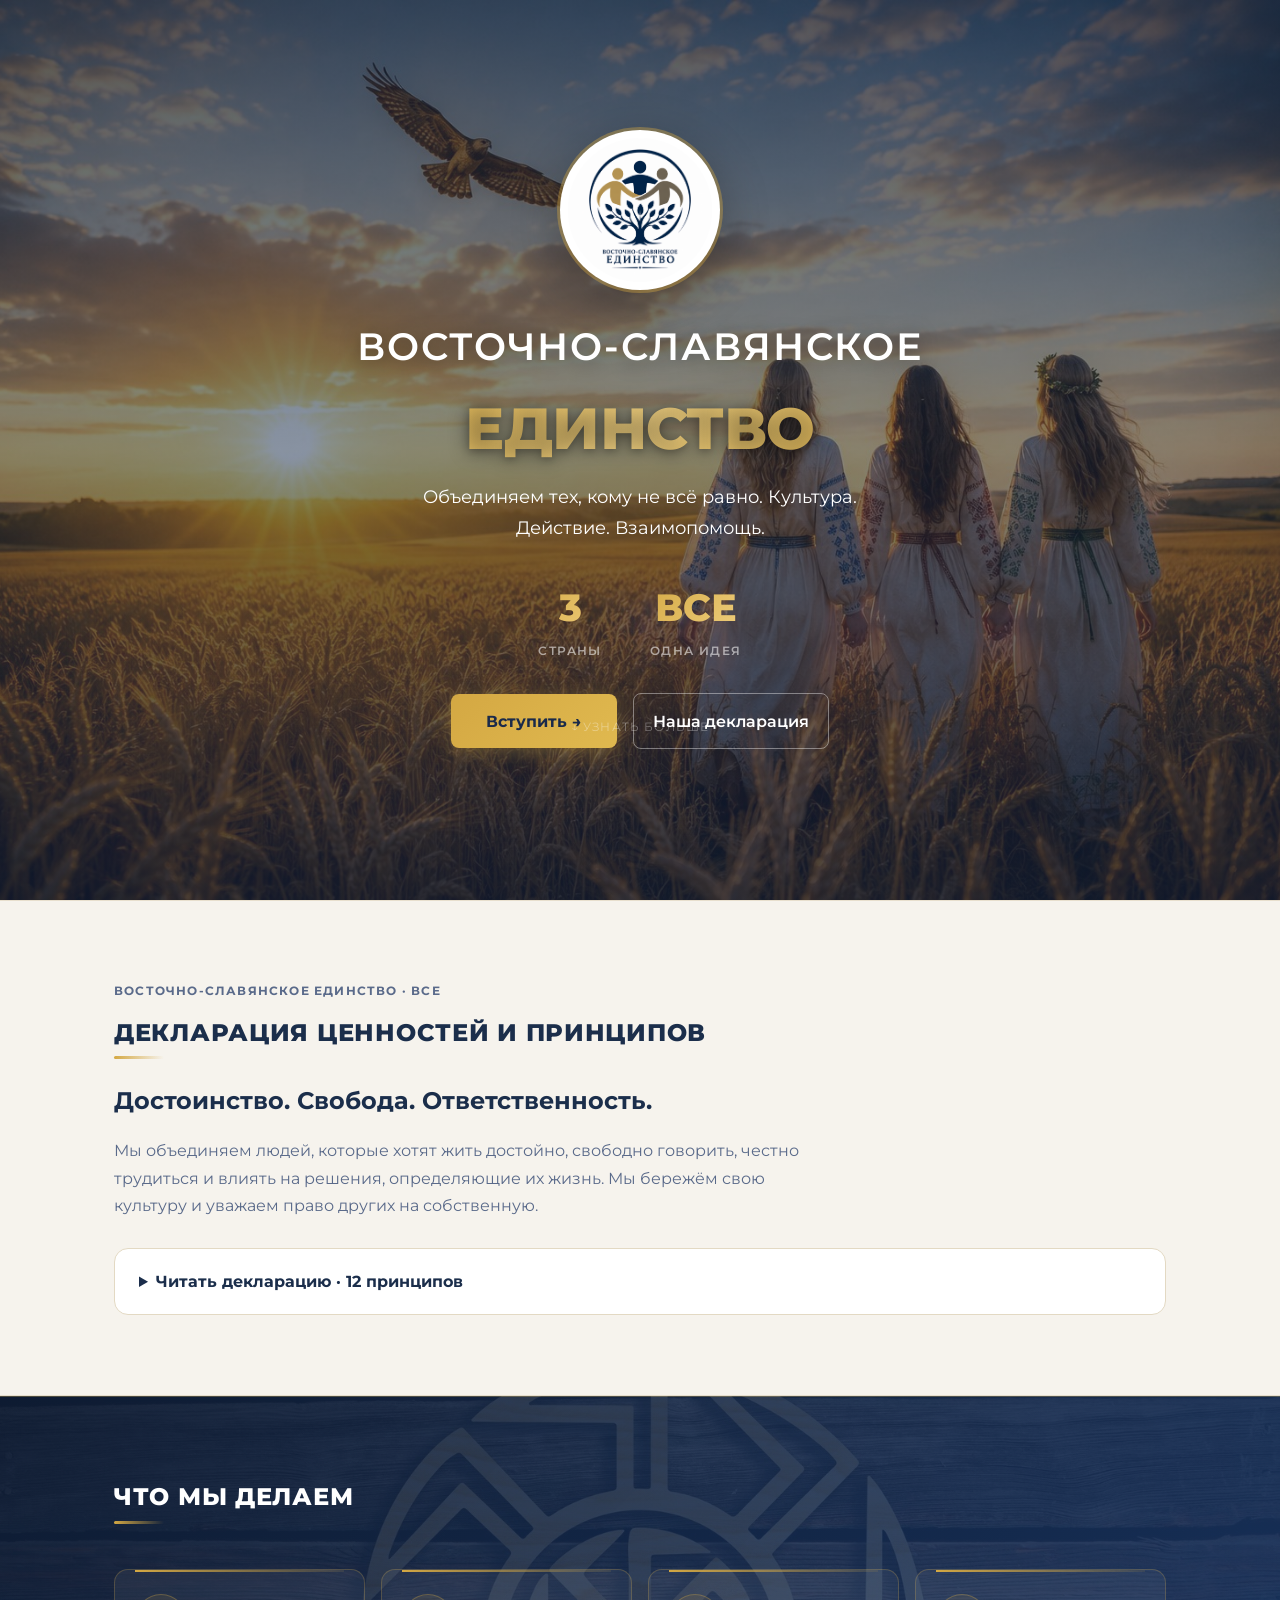
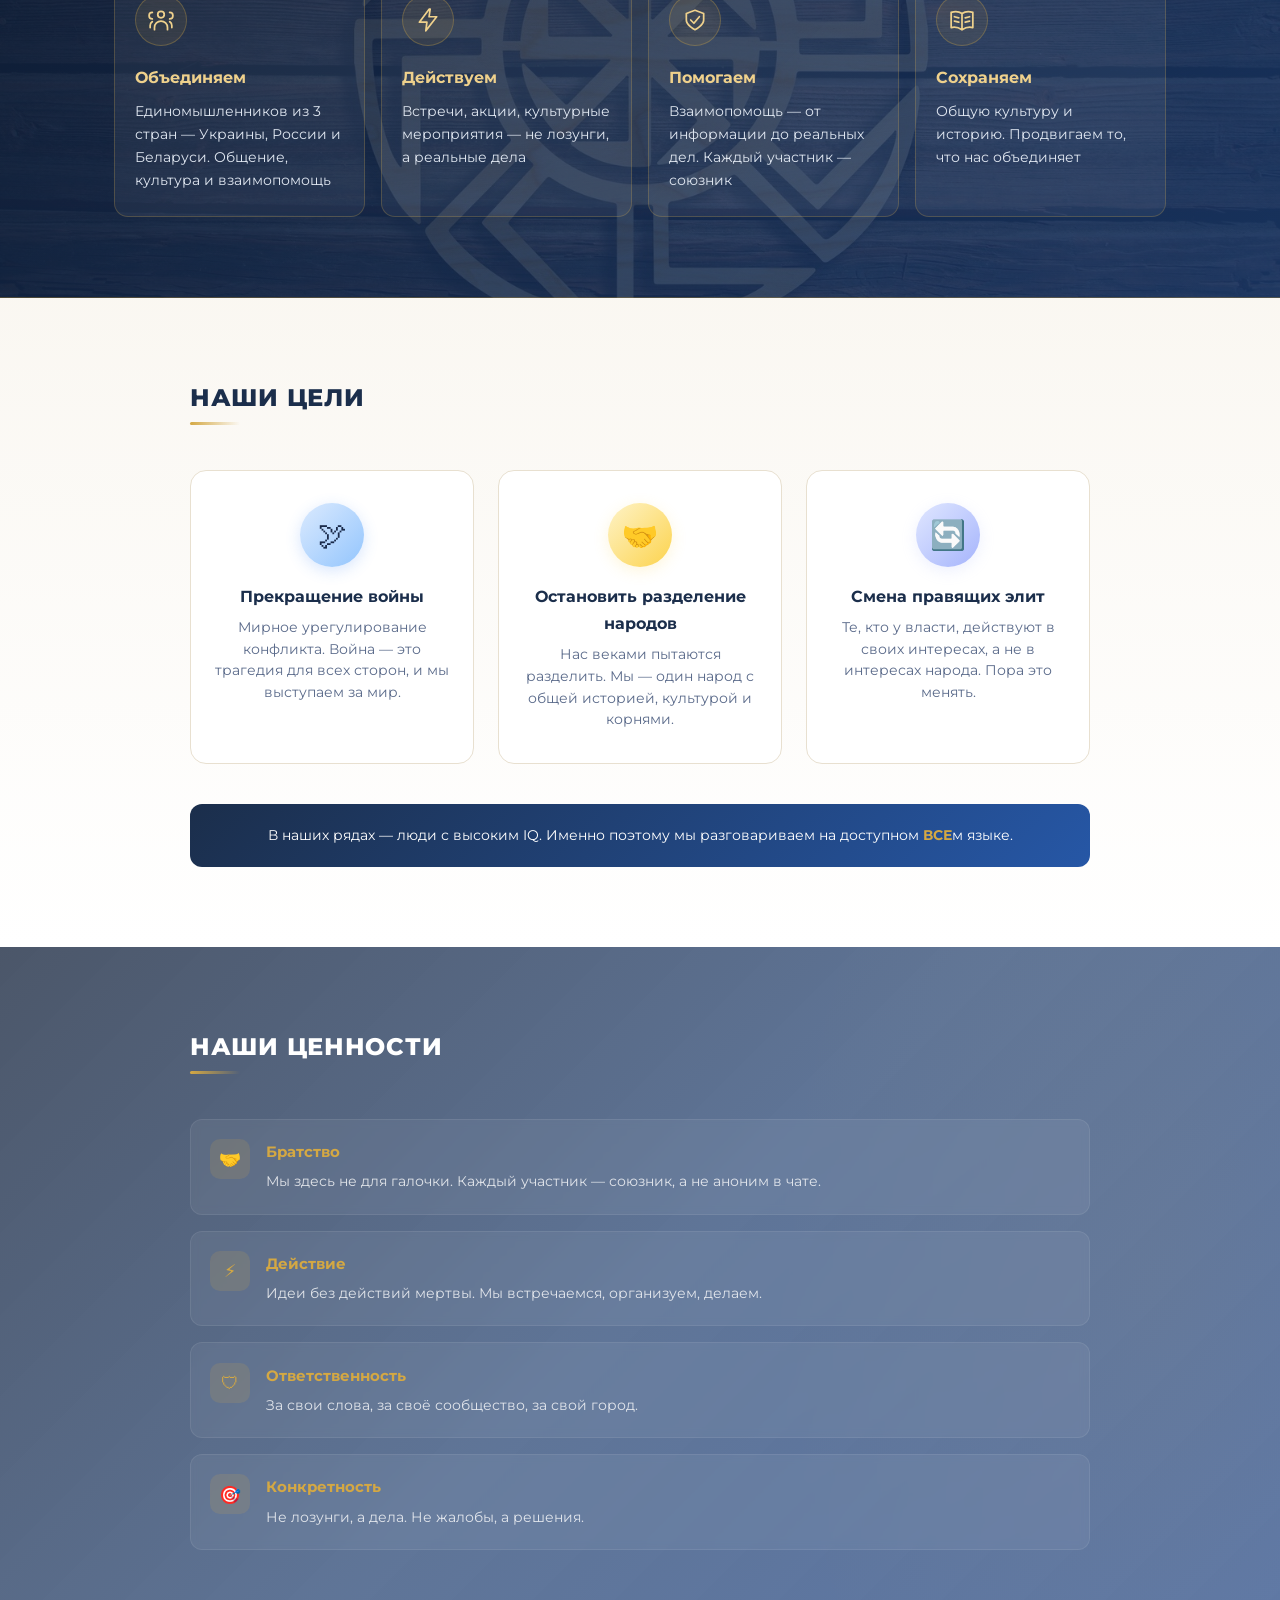
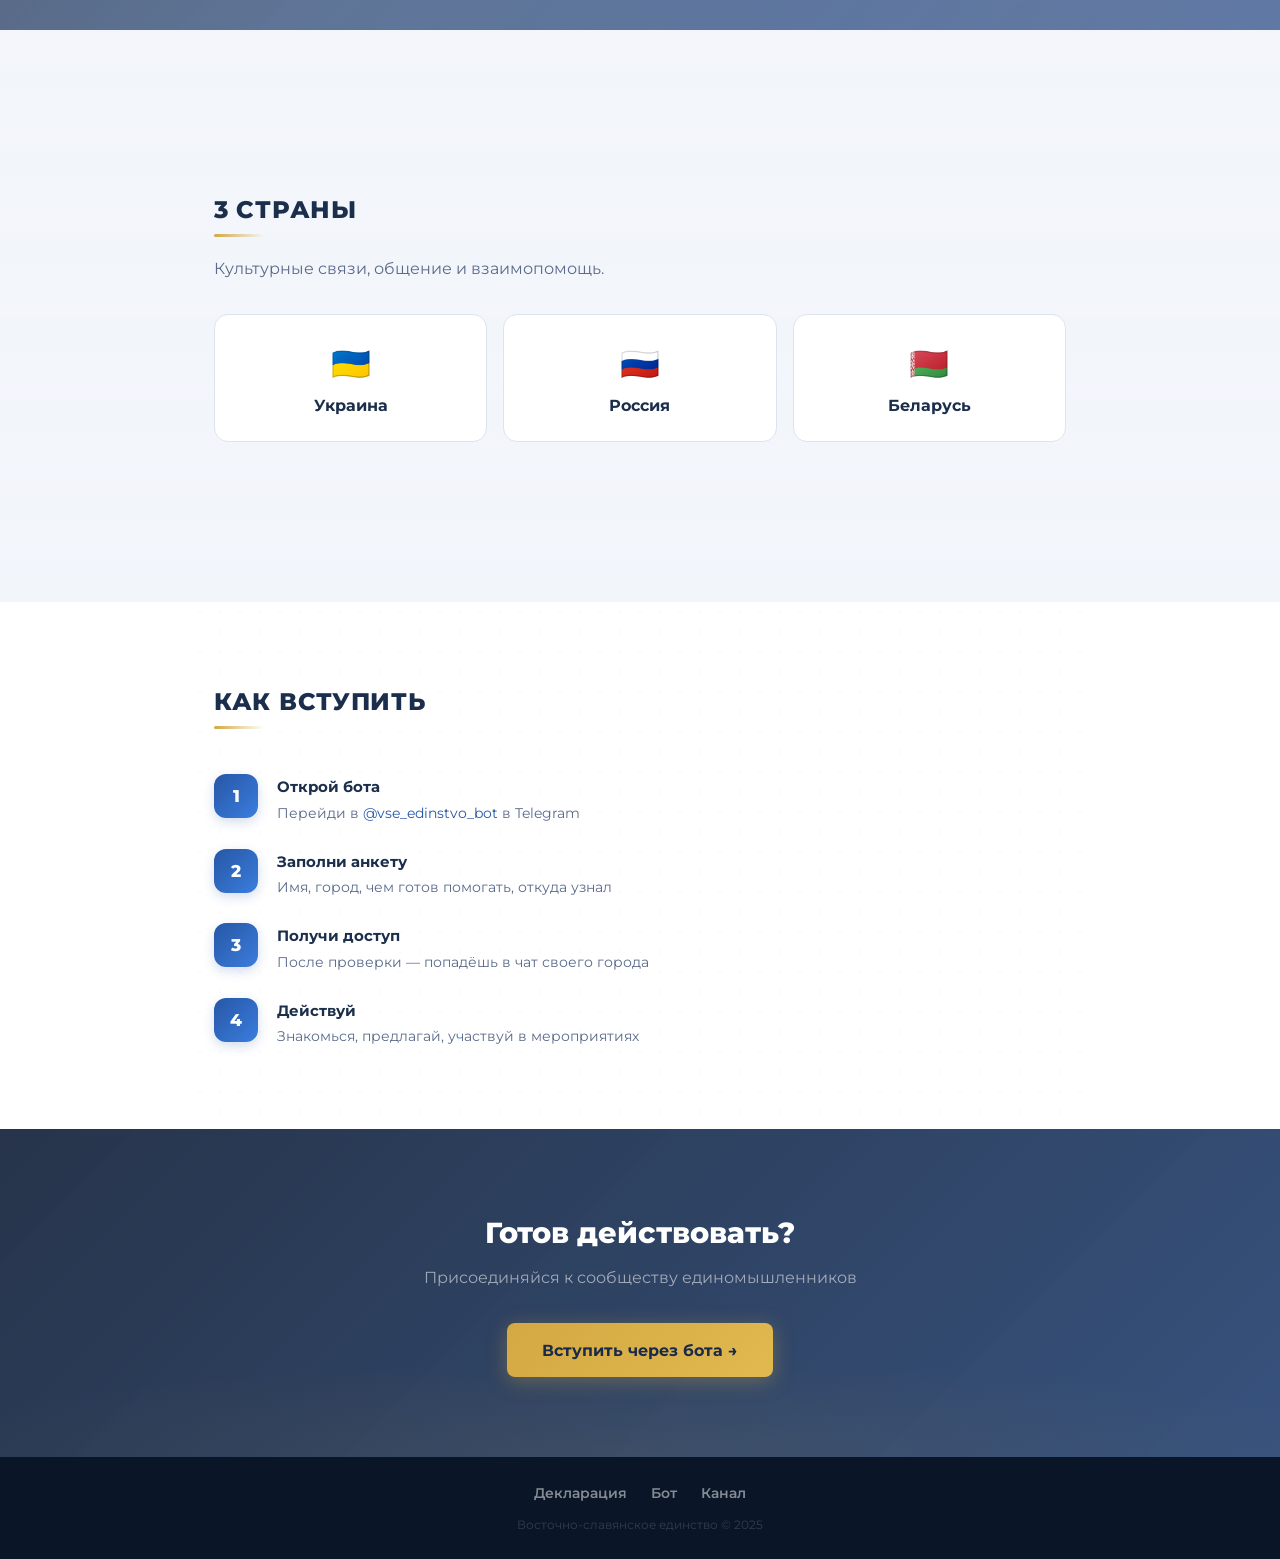
==== commit d2f98db8: "Restyle activities section and place a two-column declaration before it" ====
--- a/index.html
+++ b/index.html
@@ -56,18 +56,17 @@
 .section-title::after{content:'';position:absolute;bottom:-6px;left:0;width:50px;height:3px;background:linear-gradient(90deg,var(--gold),transparent);border-radius:2px}
 
 /* ===== ABOUT CARDS ===== */
-.about-grid{display:grid;grid-template-columns:repeat(auto-fit,minmax(190px,1fr));gap:1.2rem;margin-top:2rem}
-.about-card{background:#fff;border:1px solid #e2e8f2;border-radius:14px;padding:1.5rem;transition:transform .3s,box-shadow .3s;position:relative;overflow:hidden}
-.about-card::before{content:'';position:absolute;top:0;left:0;width:100%;height:3px;background:linear-gradient(90deg,var(--blue2),var(--blue3));transform:scaleX(0);transition:transform .3s;transform-origin:left}
-.about-card:hover{transform:translateY(-4px);box-shadow:0 8px 30px rgba(26,58,107,.1)}
-.about-card:hover::before{transform:scaleX(1)}
-.about-card .card-icon{width:48px;height:48px;border-radius:12px;display:flex;align-items:center;justify-content:center;font-size:1.4rem;margin-bottom:.8rem;font-weight:700}
-.card-icon.blue{background:linear-gradient(135deg,#e8f0fe,#d0e2ff);color:var(--blue2)}
-.card-icon.gold{background:linear-gradient(135deg,#fef3d0,#fde8a0);color:#8a6d1b}
-.card-icon.green{background:linear-gradient(135deg,#e0f5e9,#b8e6c8);color:#1a7a3a}
-.card-icon.red{background:linear-gradient(135deg,#fde8e8,#f8c8c8);color:#a62626}
-.about-card h3{font-size:.95rem;margin-bottom:.3rem;color:var(--blue1);font-weight:700}
-.about-card p{font-size:.85rem;color:var(--muted);line-height:1.6}
+.about-section{background:linear-gradient(135deg,rgba(15,30,55,.9),rgba(27,58,107,.86)),url('texture1.jpg') center/cover no-repeat;color:#fff;border-block:1px solid rgba(212,168,67,.3)}
+.about-section section{max-width:1100px}
+.about-section .section-title{color:#fff}
+.about-grid{display:grid;grid-template-columns:repeat(4,minmax(0,1fr));gap:1rem;margin-top:2rem}
+.about-card{background:rgba(255,255,255,.055);border:1px solid rgba(212,168,67,.25);border-radius:14px;padding:1.5rem 1.25rem;transition:transform .3s,box-shadow .3s;position:relative;overflow:hidden}
+.about-card::before{content:'';position:absolute;top:0;left:1.25rem;right:1.25rem;height:2px;background:linear-gradient(90deg,var(--gold),rgba(212,168,67,.1))}
+.about-card:hover{transform:translateY(-4px);box-shadow:0 8px 30px rgba(0,0,0,.16);background:rgba(255,255,255,.09);border-color:rgba(212,168,67,.55)}
+.about-card .card-icon{width:52px;height:52px;border-radius:50%;display:flex;align-items:center;justify-content:center;margin-bottom:1.1rem;color:#efd18c;background:rgba(212,168,67,.1);border:1px solid rgba(212,168,67,.3)}
+.card-icon svg{width:26px;height:26px;fill:none;stroke:currentColor;stroke-width:1.6;stroke-linecap:round;stroke-linejoin:round}
+.about-card h3{font-size:1rem;margin-bottom:.55rem;color:#efd18c;font-weight:700}
+.about-card p{font-size:.85rem;color:#e0e7f1;line-height:1.7}
 
 /* ===== GOALS ===== */
 .goals{background:linear-gradient(180deg,rgba(248,244,236,.7) 0%,rgba(255,255,255,.73) 100%),url('texture2.jpg') center/cover no-repeat fixed;padding:5rem 1.5rem}
@@ -99,7 +98,7 @@
 
 /* ===== DECLARATION ===== */
 .declaration-section{background:#f6f3ed;border-top:1px solid #e8dfcd;border-bottom:1px solid #e8dfcd}
-.declaration-section section{max-width:900px;scroll-margin-top:1.5rem}
+.declaration-section section{max-width:1100px;scroll-margin-top:1.5rem}
 .declaration-kicker{font-size:.75rem;font-weight:700;letter-spacing:.1em;text-transform:uppercase;color:var(--muted);margin-bottom:.7rem}
 .declaration-motto{font-size:clamp(1.1rem,3vw,1.5rem);font-weight:700;color:var(--blue1);margin:.5rem 0 1rem}
 .declaration-intro{max-width:720px;color:var(--muted)}
@@ -107,12 +106,12 @@
 .declaration-details summary{cursor:pointer;padding:1.2rem 1.5rem;font-weight:700;color:var(--blue1)}
 .declaration-details summary:hover{background:#fcf8ef}
 .declaration-details[open] summary{border-bottom:1px solid #e3d9c3}
-.declaration-list{padding:0 1.8rem 0 3.5rem;margin:0}
-.declaration-list li{padding:1.4rem 0 1.4rem .5rem;border-bottom:1px solid #e8edf4}
-.declaration-list li:last-child{border-bottom:0}
-.declaration-list li::marker{font-weight:800;color:#8a6d1b}
-.declaration-list h3{font-size:.95rem;line-height:1.5;color:var(--blue1);margin-bottom:.45rem}
-.declaration-list p{font-size:.92rem;color:var(--muted)}
+.declaration-list{display:grid;grid-template-columns:repeat(2,minmax(0,1fr));column-gap:2rem;list-style:none;counter-reset:principle;padding:.3rem 1.8rem .8rem;margin:0}
+.declaration-list li{position:relative;min-width:0;counter-increment:principle;padding:1.2rem 0 1.2rem 2rem;border-bottom:1px solid #e8edf4}
+.declaration-list li:nth-last-child(-n+2){border-bottom:0}
+.declaration-list li::before{content:counter(principle,decimal-leading-zero);position:absolute;left:0;top:1.2rem;font-size:.85rem;font-weight:800;line-height:1.5;color:#8a6d1b}
+.declaration-list h3{font-size:.9rem;line-height:1.5;color:var(--blue1);margin-bottom:.45rem;overflow-wrap:anywhere}
+.declaration-list p{font-size:.9rem;color:var(--muted);line-height:1.7}
 
 /* ===== COUNTRIES ===== */
 .cities-section{background:linear-gradient(180deg,rgba(238,242,249,.72),rgba(238,242,249,.75)),url('texture2.jpg') center/cover no-repeat fixed;padding:5rem 0}
@@ -149,6 +148,13 @@
 .d1{animation-delay:.15s}.d2{animation-delay:.3s}.d3{animation-delay:.45s}.d4{animation-delay:.6s}
 
 /* ===== MOBILE ===== */
+@media(max-width:900px){
+  .about-grid{grid-template-columns:repeat(2,minmax(0,1fr))}
+}
+@media(max-width:720px){
+  .declaration-list{grid-template-columns:1fr}
+  .declaration-list li:nth-last-child(2){border-bottom:1px solid #e8edf4}
+}
 @media(max-width:600px){
   .logo{width:120px;height:120px}
   .hero .stats{gap:1.5rem}
@@ -158,7 +164,11 @@
   .countries-grid{grid-template-columns:1fr}
   .country{display:flex;align-items:center;justify-content:center;gap:1rem;padding:1rem}
   .country-flag{margin-bottom:0}
-  .declaration-list{padding:0 1rem 0 2.5rem}
+  .about-grid{grid-template-columns:1fr;gap:.85rem}
+  .about-card{display:grid;grid-template-columns:52px minmax(0,1fr);column-gap:1rem;padding:1.3rem}
+  .about-card .card-icon{grid-row:1 / 3;margin-bottom:0}
+  .about-card p{grid-column:2}
+  .declaration-list{padding:0 1rem .5rem}
   .declaration-details summary{padding:1rem}
   .cta-bottom{padding:3.5rem 1.2rem}
   .goal-grid{grid-template-columns:1fr}
@@ -186,33 +196,6 @@
   <div class="scroll-hint">↓ УЗНАТЬ БОЛЬШЕ</div>
 </div>
 
-<!-- О нас -->
-<section id="about" class="tex-dots">
-  <h2 class="section-title">Что мы делаем</h2>
-  <div class="about-grid">
-    <div class="about-card">
-      <div class="card-icon blue">🤝</div>
-      <h3>Объединяем</h3>
-      <p>Единомышленников из 3 стран — Украины, России и Беларуси. Общение, культура и взаимопомощь</p>
-    </div>
-    <div class="about-card">
-      <div class="card-icon gold">⚡</div>
-      <h3>Действуем</h3>
-      <p>Встречи, акции, культурные мероприятия — не лозунги, а реальные дела</p>
-    </div>
-    <div class="about-card">
-      <div class="card-icon green">🛡</div>
-      <h3>Помогаем</h3>
-      <p>Взаимопомощь — от информации до реальных дел. Каждый участник — союзник</p>
-    </div>
-    <div class="about-card">
-      <div class="card-icon red">🎯</div>
-      <h3>Сохраняем</h3>
-      <p>Общую культуру и историю. Продвигаем то, что нас объединяет</p>
-    </div>
-  </div>
-</section>
-
 <!-- Декларация ценностей и принципов -->
 <div class="declaration-section">
   <section id="declaration" aria-labelledby="declaration-title">
@@ -274,6 +257,35 @@
       </ol>
     </details>
   </section>
+</div>
+
+<!-- О нас -->
+<div class="about-section">
+<section id="about" aria-labelledby="about-title">
+  <h2 class="section-title" id="about-title">Что мы делаем</h2>
+  <div class="about-grid">
+    <div class="about-card">
+      <div class="card-icon" aria-hidden="true"><svg viewBox="0 0 24 24" focusable="false"><circle cx="12" cy="7" r="3"/><path d="M6 21v-2a6 6 0 0 1 12 0v2M4 5a3 3 0 0 0 0 6M20 5a3 3 0 0 1 0 6M2 19v-2a4 4 0 0 1 2-3.5M22 19v-2a4 4 0 0 0-2-3.5"/></svg></div>
+      <h3>Объединяем</h3>
+      <p>Единомышленников из 3 стран — Украины, России и Беларуси. Общение, культура и взаимопомощь</p>
+    </div>
+    <div class="about-card">
+      <div class="card-icon" aria-hidden="true"><svg viewBox="0 0 24 24" focusable="false"><path d="m13 2-9 12h7l-1 8 10-13h-7l1-7Z"/></svg></div>
+      <h3>Действуем</h3>
+      <p>Встречи, акции, культурные мероприятия — не лозунги, а реальные дела</p>
+    </div>
+    <div class="about-card">
+      <div class="card-icon" aria-hidden="true"><svg viewBox="0 0 24 24" focusable="false"><path d="m12 3 8 3v6c0 5-8 9-8 9s-8-4-8-9V6l8-3Z"/><path d="m8 12 3 3 5-6"/></svg></div>
+      <h3>Помогаем</h3>
+      <p>Взаимопомощь — от информации до реальных дел. Каждый участник — союзник</p>
+    </div>
+    <div class="about-card">
+      <div class="card-icon" aria-hidden="true"><svg viewBox="0 0 24 24" focusable="false"><path d="M12 6c-3-2-7-2-10-1v14c4-1 7 0 10 2 3-2 6-3 10-2V5c-3-1-7-1-10 1Zm0 0v15M5 9l4 1M5 13l4 1M15 10l4-1M15 14l4-1"/></svg></div>
+      <h3>Сохраняем</h3>
+      <p>Общую культуру и историю. Продвигаем то, что нас объединяет</p>
+    </div>
+  </div>
+</section>
 </div>
 
 <!-- Цели -->
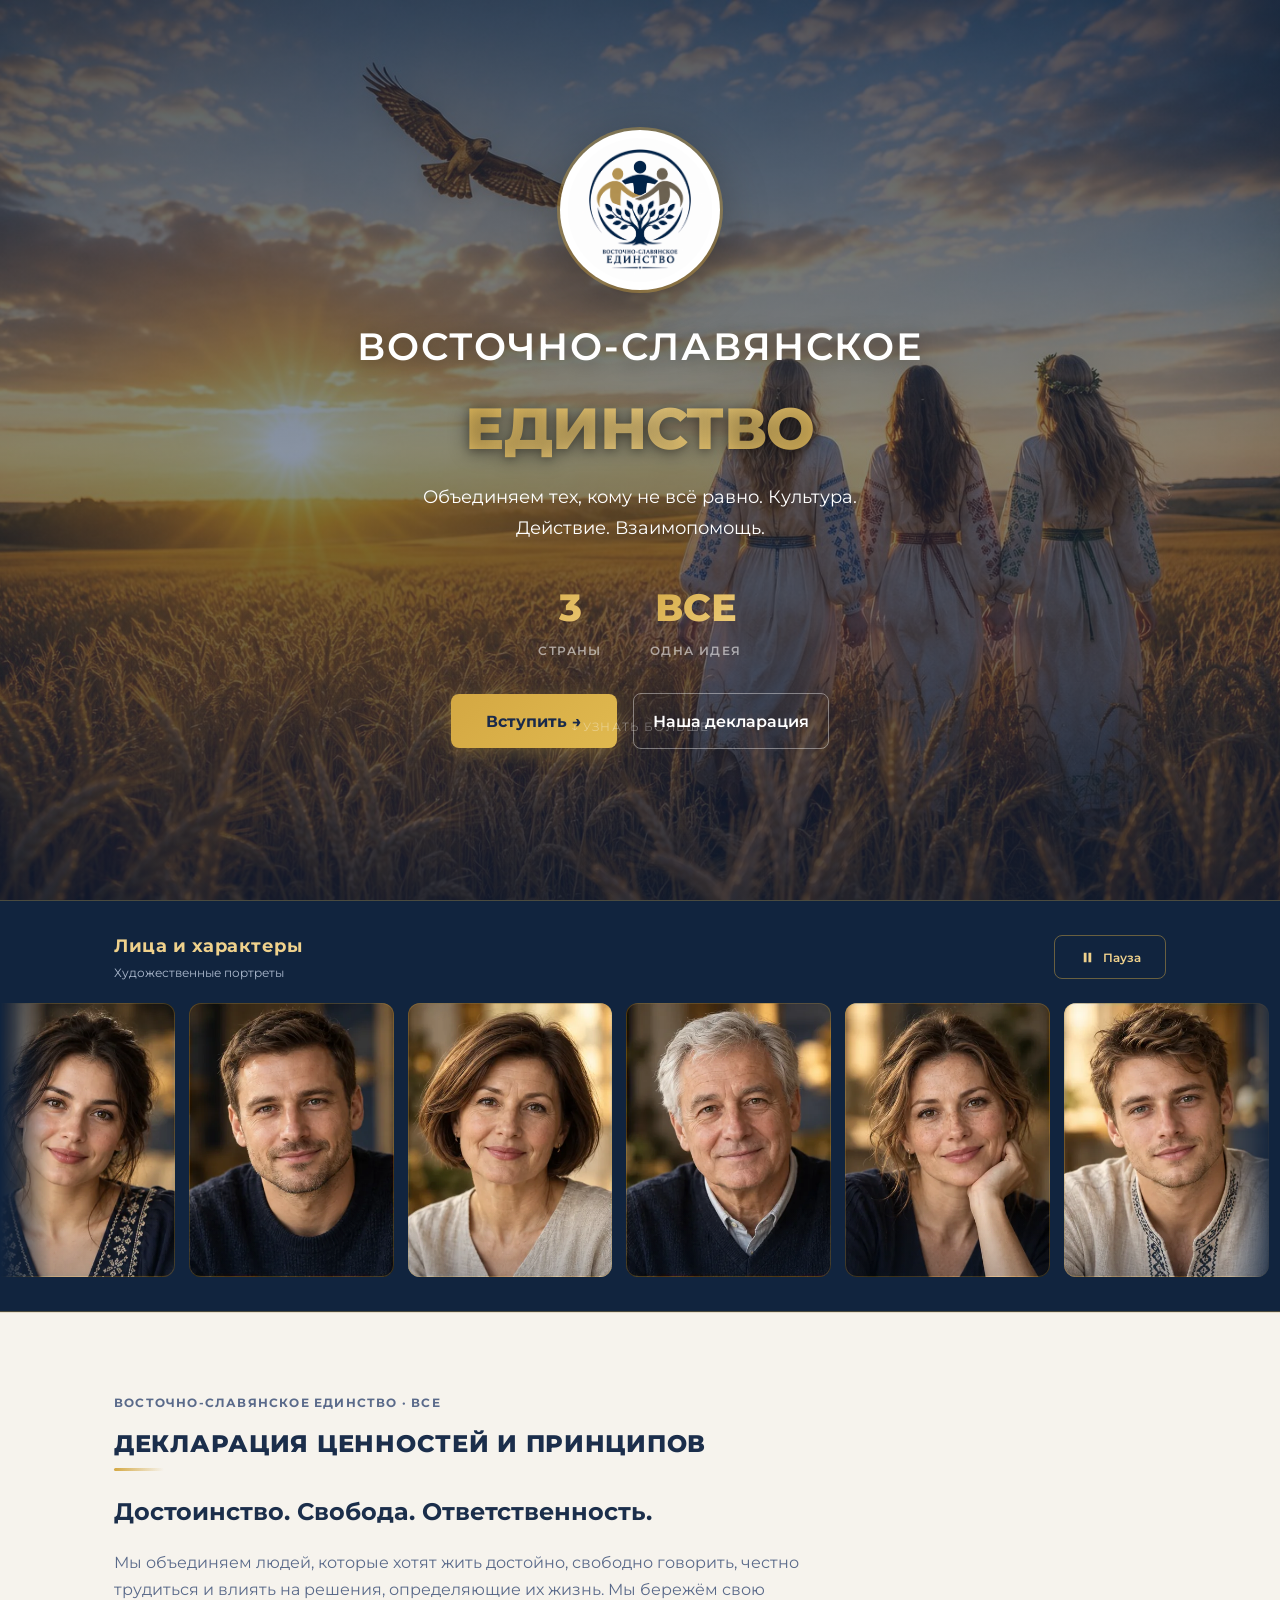
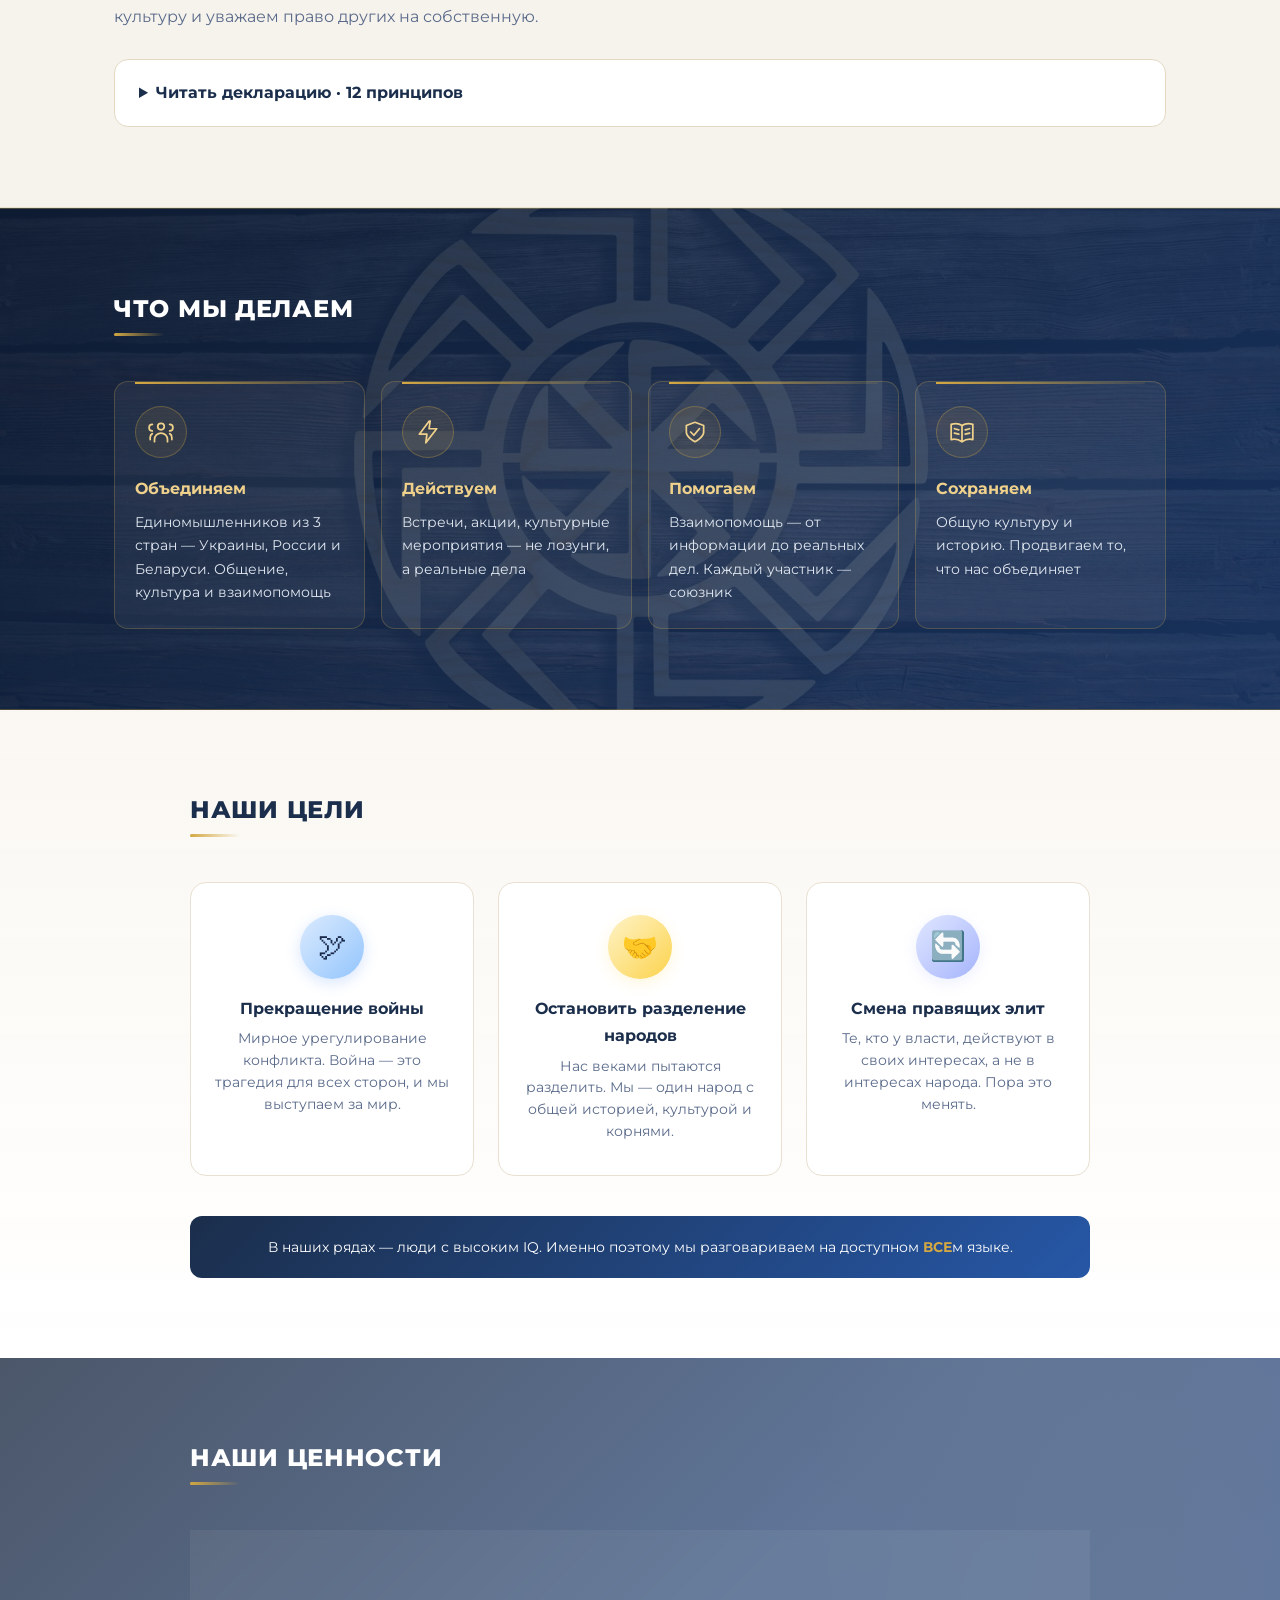
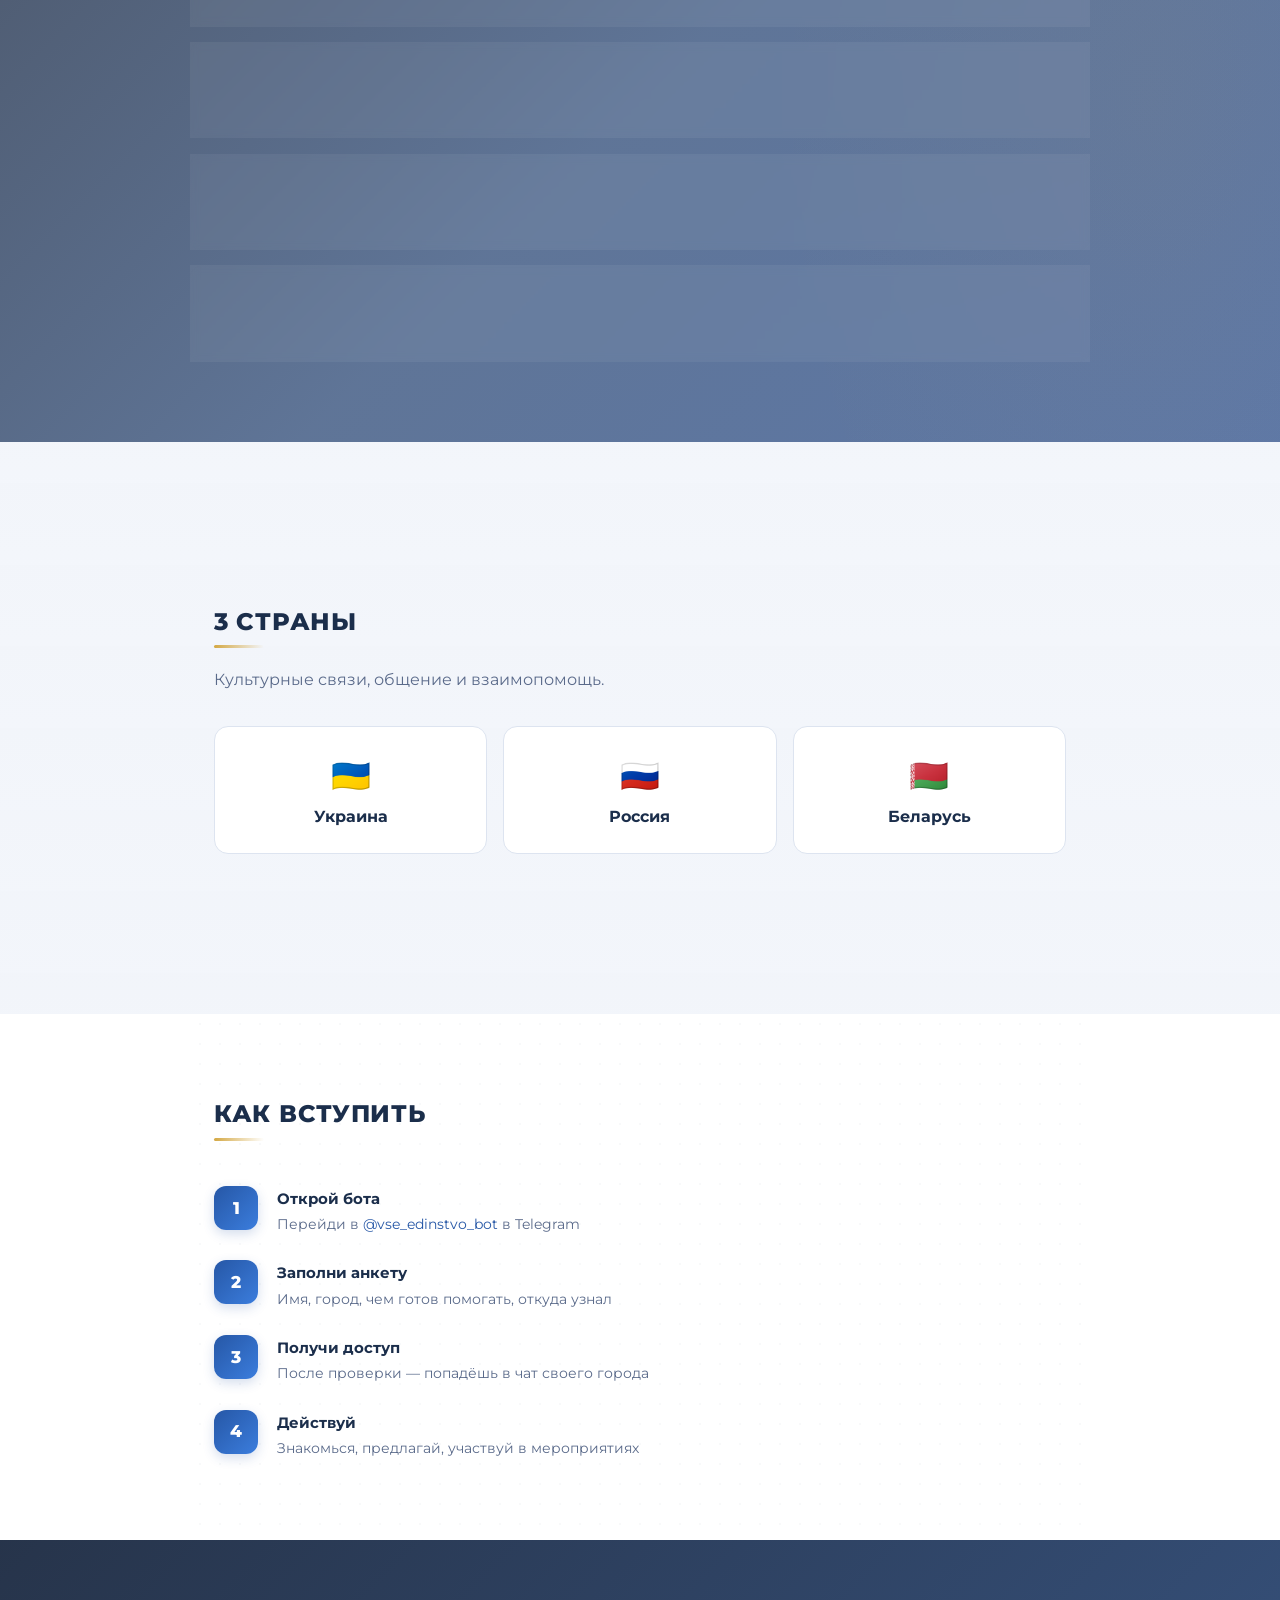
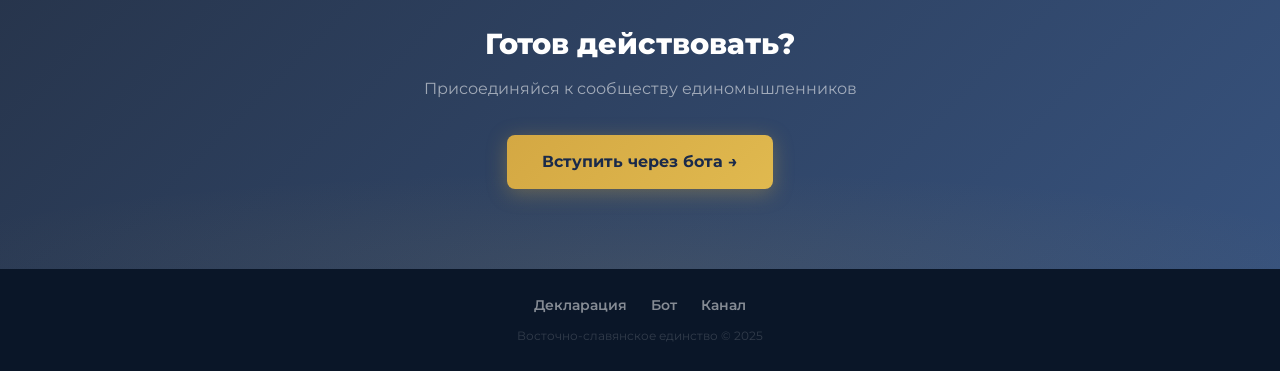
==== commit 69051b7b: "Add a continuous portrait ribbon with pause, touch scrolling and reduced-motion support" ====
--- a/index.html
+++ b/index.html
@@ -7,6 +7,8 @@
 <meta name="description" content="Восточно-Славянское Единство — 3 страны: Украина, Россия и Беларусь. Декларация ценностей и принципов. Достоинство. Свобода. Ответственность.">
 <link rel="preconnect" href="https://fonts.googleapis.com">
 <link href="https://fonts.googleapis.com/css2?family=Montserrat:wght@400;600;800&display=swap" rel="stylesheet">
+<link rel="stylesheet" href="assets/faces.css?v=1">
+<script src="assets/faces.js?v=1" defer></script>
 <style>
 *{margin:0;padding:0;box-sizing:border-box}
 :root{--blue1:#1b2e4b;--blue2:#2657a6;--blue3:#3b7ddd;--gold:#d4a843;--gold2:#c49a38;--light:#eef2f9;--text:#1a2a4a;--muted:#5a6a8a}
@@ -196,6 +198,32 @@
   <div class="scroll-hint">↓ УЗНАТЬ БОЛЬШЕ</div>
 </div>
 
+<!-- Лента художественных портретов -->
+<div class="faces-section" id="faces" role="region" aria-labelledby="faces-title">
+  <div class="faces-heading">
+    <div><h2 id="faces-title">Лица и характеры</h2><p>Художественные портреты</p></div>
+    <button class="faces-toggle" type="button" aria-controls="faces-viewport" aria-pressed="false" hidden>
+      <svg class="faces-pause-icon" viewBox="0 0 16 16" aria-hidden="true"><path d="M4 3h3v10H4zm5 0h3v10H9z"/></svg>
+      <svg class="faces-play-icon" viewBox="0 0 16 16" aria-hidden="true"><path d="m5 2 9 6-9 6z"/></svg>
+      <span>Пауза</span>
+    </button>
+  </div>
+  <div class="faces-viewport" id="faces-viewport" tabindex="0" aria-label="Лента портретов. Можно листать пальцем или стрелками клавиатуры.">
+    <div class="faces-track">
+      <ul class="faces-group" aria-label="Восемь художественных портретов">
+        <li class="face-portrait" role="img" aria-label="Художественный портрет молодой женщины с тёмными волосами" style="--face-x:0%;--face-y:0%"></li>
+        <li class="face-portrait" role="img" aria-label="Художественный портрет мужчины с короткими каштановыми волосами" style="--face-x:33.333333%;--face-y:0%"></li>
+        <li class="face-portrait" role="img" aria-label="Художественный портрет женщины с короткой стрижкой" style="--face-x:66.666667%;--face-y:0%"></li>
+        <li class="face-portrait" role="img" aria-label="Художественный портрет седовласого мужчины" style="--face-x:100%;--face-y:0%"></li>
+        <li class="face-portrait" role="img" aria-label="Художественный портрет женщины с веснушками" style="--face-x:0%;--face-y:100%"></li>
+        <li class="face-portrait" role="img" aria-label="Художественный портрет молодого русоволосого мужчины" style="--face-x:33.333333%;--face-y:100%"></li>
+        <li class="face-portrait" role="img" aria-label="Художественный портрет женщины с серебристыми волосами" style="--face-x:66.666667%;--face-y:100%"></li>
+        <li class="face-portrait" role="img" aria-label="Художественный портрет темноволосого мужчины с бородой" style="--face-x:100%;--face-y:100%"></li>
+      </ul>
+    </div>
+  </div>
+</div>
+
 <!-- Декларация ценностей и принципов -->
 <div class="declaration-section">
   <section id="declaration" aria-labelledby="declaration-title">
--- a/assets/faces.css
+++ b/assets/faces.css
@@ -0,0 +1,29 @@
+.faces-section{background:#11243e;color:#fff;border-block:1px solid rgba(212,168,67,.3);padding:30px 0 34px;overflow:hidden;scroll-margin-top:20px}
+.faces-heading{max-width:1100px;margin:0 auto 20px;padding:0 24px;display:flex;align-items:center;justify-content:space-between;gap:20px}
+.faces-heading h2{font-size:1.1rem;font-weight:700;letter-spacing:.03em;margin:0;color:#efd18c}
+.faces-heading p{font-size:.72rem;color:#acb9cd;margin-top:3px}
+.faces-toggle{display:inline-flex;align-items:center;justify-content:center;gap:8px;min-width:112px;min-height:44px;padding:8px 14px;border:1px solid rgba(212,168,67,.45);border-radius:8px;background:transparent;color:#efd18c;font:600 .75rem 'Montserrat',sans-serif;cursor:pointer}
+.faces-toggle[hidden]{display:none}
+.faces-toggle:hover{background:rgba(212,168,67,.1);border-color:#d4a843}
+.faces-toggle:focus-visible,.faces-viewport:focus-visible{outline:2px solid #efd18c;outline-offset:-3px}
+.faces-toggle svg{width:15px;height:15px;fill:currentColor;flex-shrink:0}
+.faces-toggle .faces-play-icon{display:none}
+.faces-toggle[aria-pressed="true"] .faces-play-icon{display:block}
+.faces-toggle[aria-pressed="true"] .faces-pause-icon{display:none}
+.faces-viewport{overflow-x:auto;overflow-y:hidden;scrollbar-width:none;overscroll-behavior-x:contain;touch-action:pan-x pan-y;mask-image:linear-gradient(to right,transparent,#000 4%,#000 96%,transparent)}
+.faces-viewport::-webkit-scrollbar{display:none}
+.faces-track{display:flex;width:max-content}
+.faces-group{display:flex;gap:14px;padding:0 14px 0 0;margin:0;list-style:none;flex-shrink:0}
+.face-portrait{width:clamp(156px,16vw,220px);aspect-ratio:3 / 4;flex-shrink:0;position:relative;border-radius:12px;overflow:hidden;box-shadow:inset 0 0 0 1px rgba(212,168,67,.3)}
+.face-portrait::before{content:'';position:absolute;inset:0;background-image:url('faces-atlas-v1.webp');background-size:400% 200%;background-position:var(--face-x) var(--face-y);background-repeat:no-repeat}
+.face-portrait::after{content:'';position:absolute;inset:0;border:1px solid rgba(212,168,67,.25);border-radius:inherit;background:linear-gradient(transparent 75%,rgba(17,36,62,.22));pointer-events:none}
+@media(max-width:600px){
+  .faces-section{padding:24px 0}
+  .faces-heading{padding-inline:19px;gap:12px;margin-bottom:17px}
+  .faces-heading h2{font-size:.95rem}
+  .faces-heading p{font-size:.65rem}
+  .faces-toggle{min-width:98px;padding-inline:10px;font-size:.7rem}
+  .faces-group{gap:10px;padding-right:10px}
+  .face-portrait{width:156px;border-radius:10px}
+  .faces-viewport{mask-image:linear-gradient(to right,transparent,#000 3%,#000 97%,transparent)}
+}
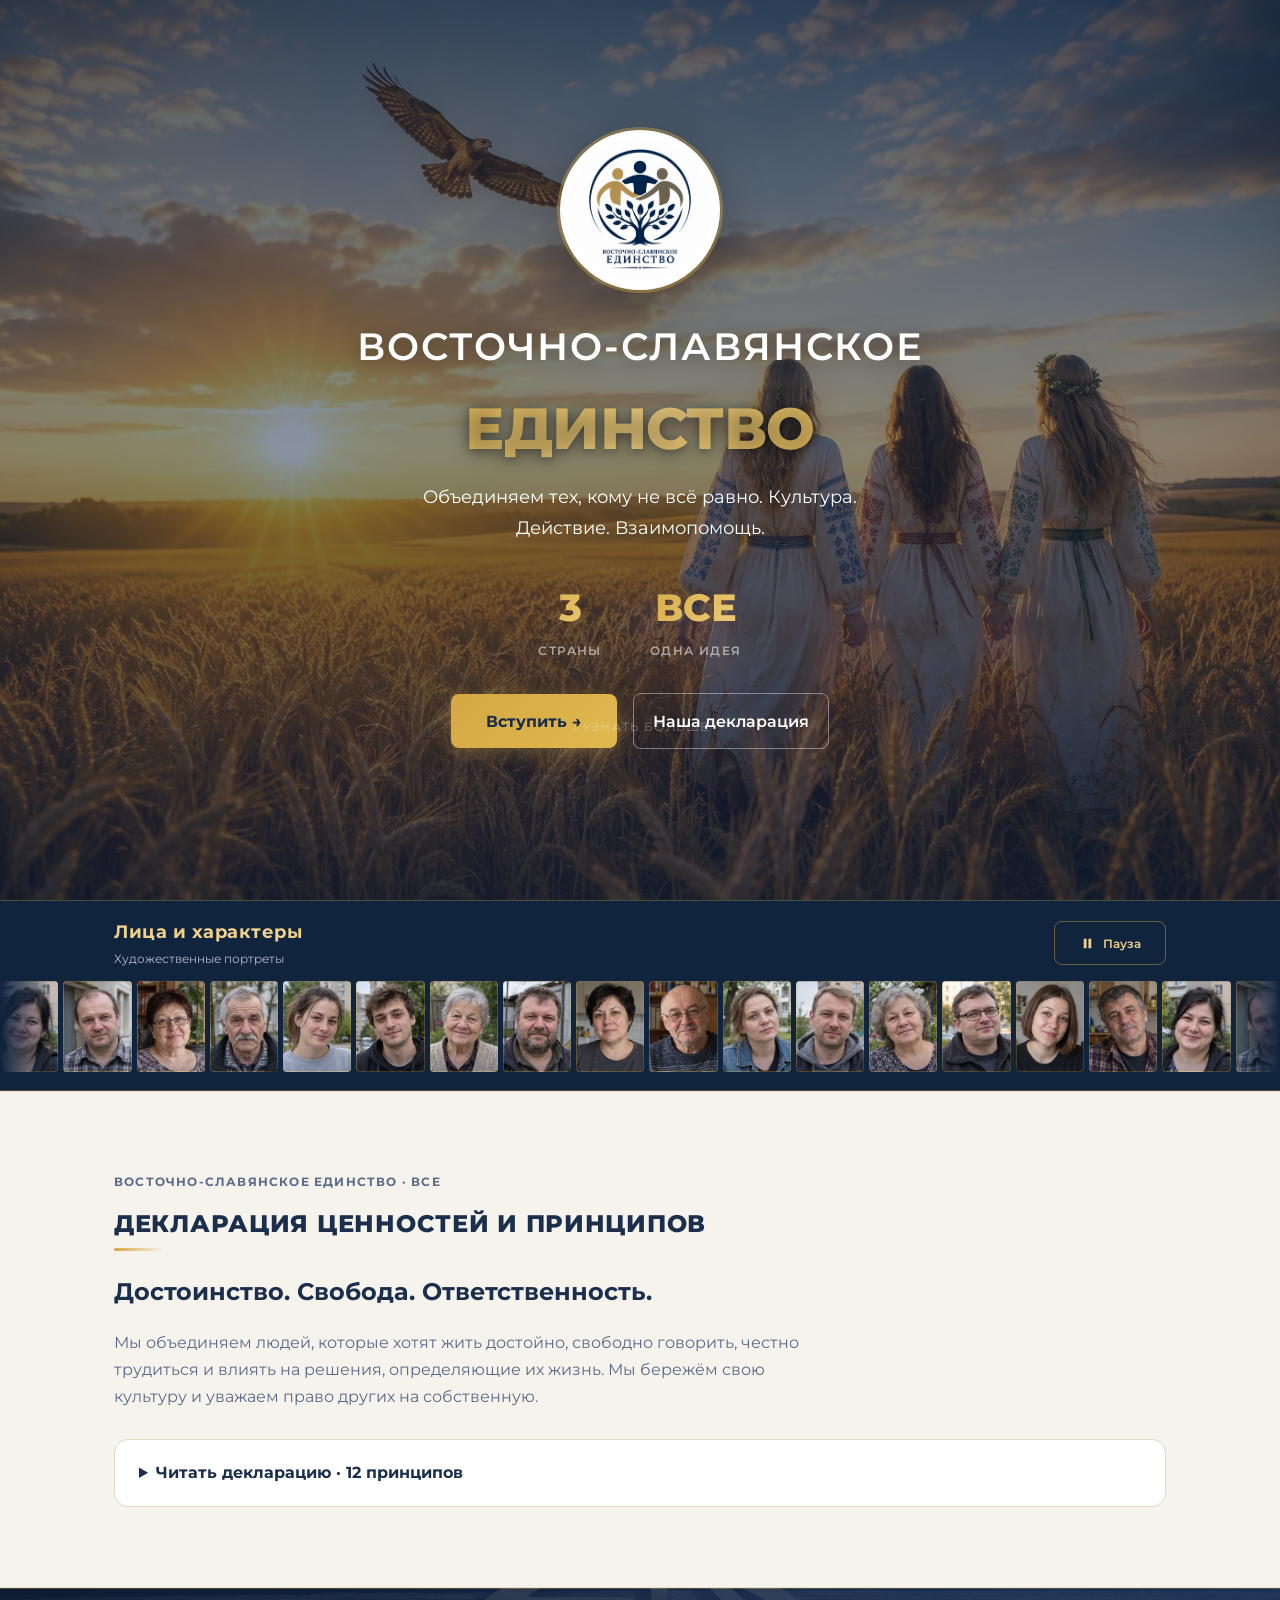
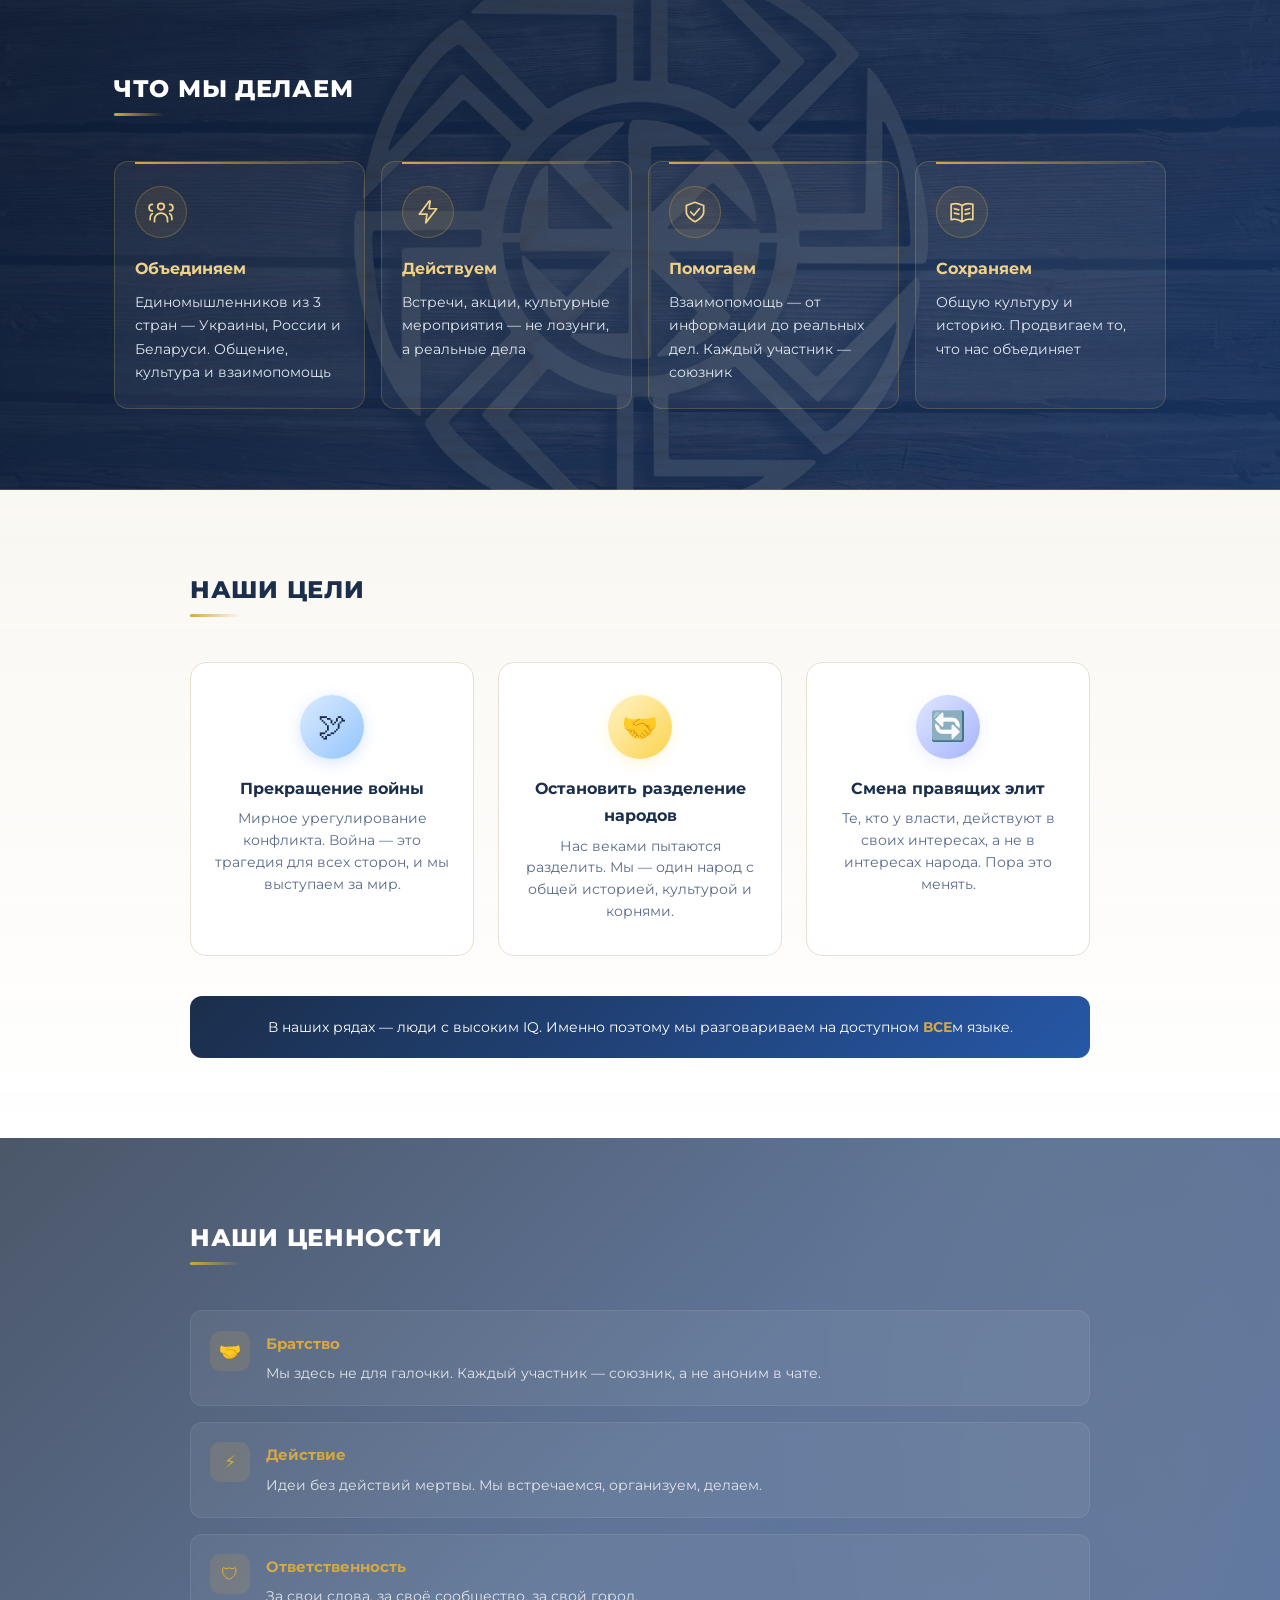
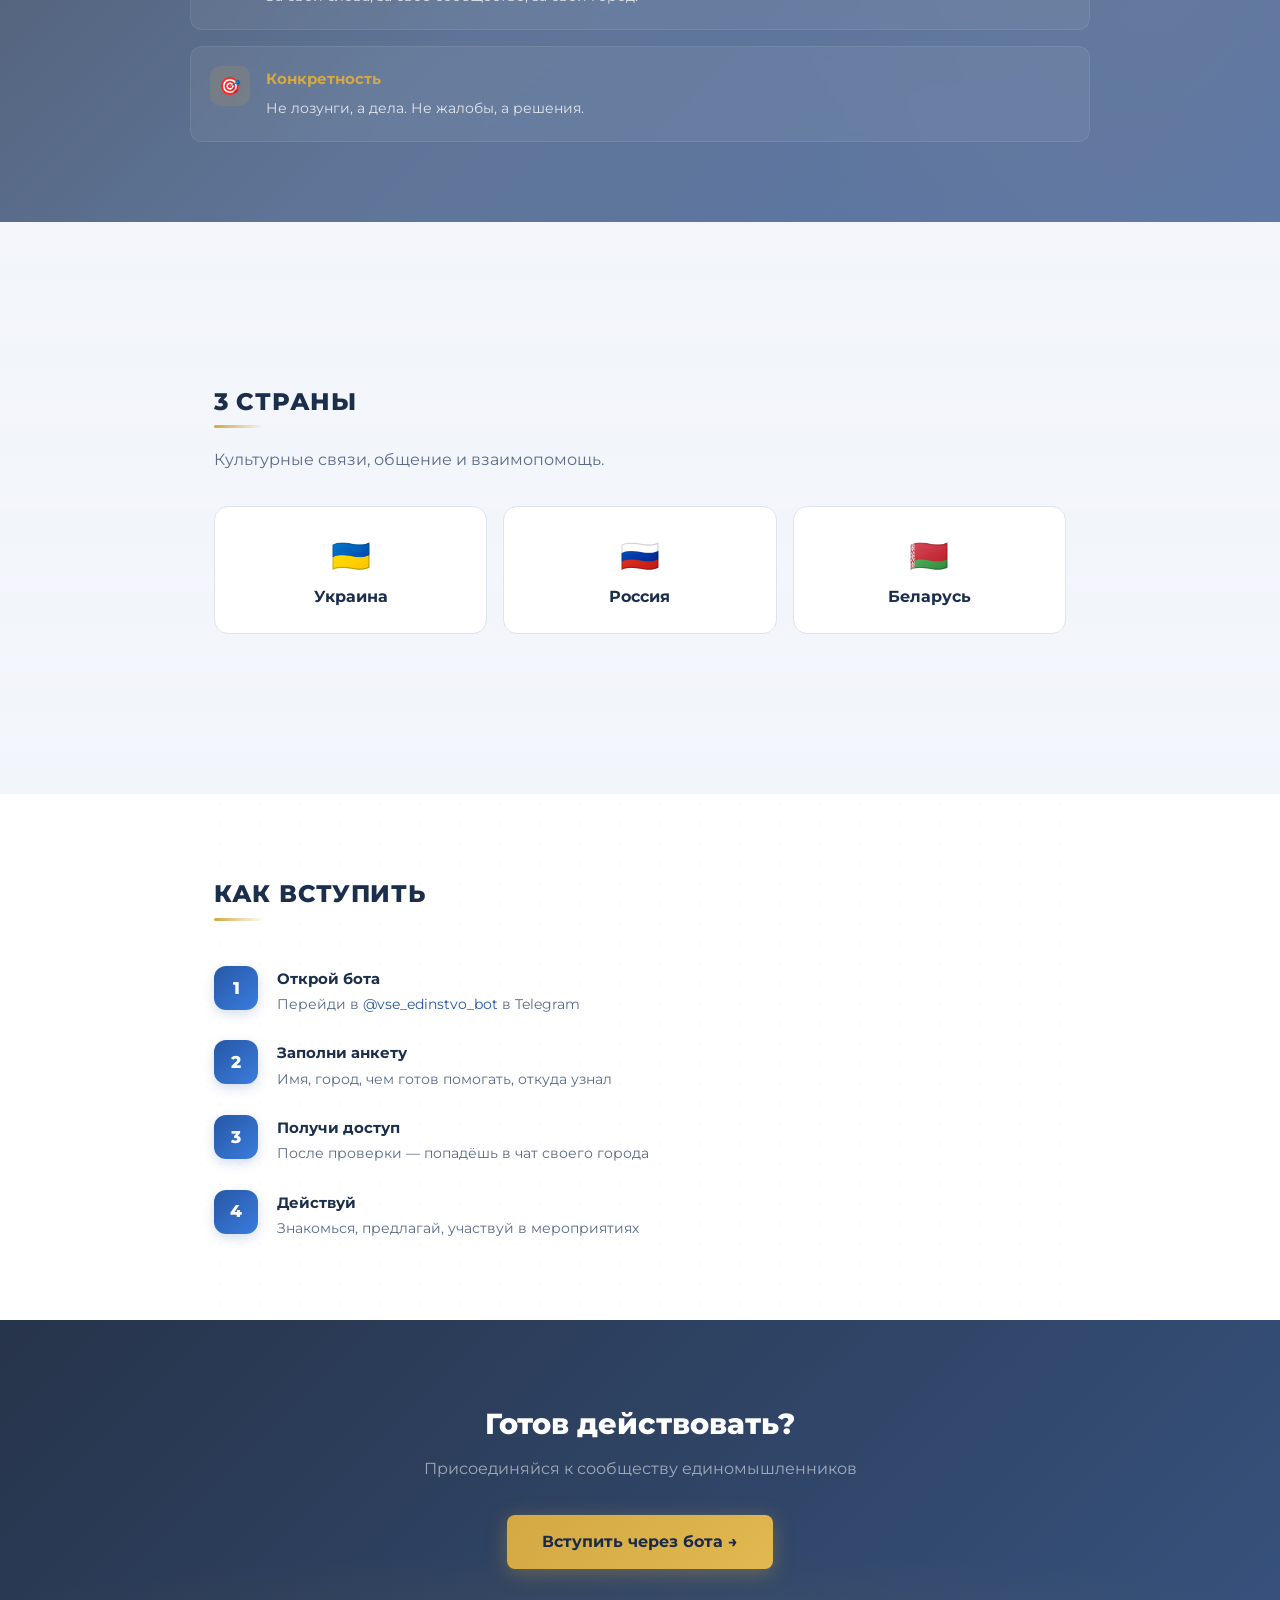
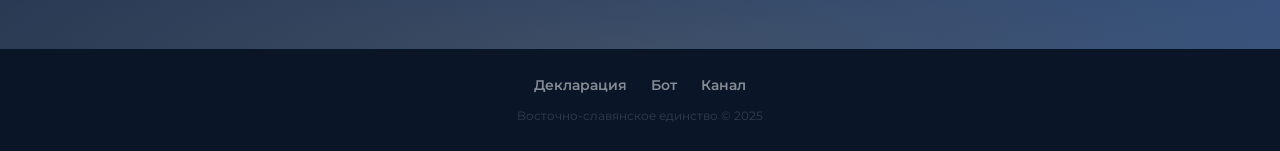
==== commit f47641ef: "Shrink portrait ribbon to one-third size and use natural everyday faces" ====
--- a/index.html
+++ b/index.html
@@ -7,8 +7,8 @@
 <meta name="description" content="Восточно-Славянское Единство — 3 страны: Украина, Россия и Беларусь. Декларация ценностей и принципов. Достоинство. Свобода. Ответственность.">
 <link rel="preconnect" href="https://fonts.googleapis.com">
 <link href="https://fonts.googleapis.com/css2?family=Montserrat:wght@400;600;800&display=swap" rel="stylesheet">
-<link rel="stylesheet" href="assets/faces.css?v=1">
-<script src="assets/faces.js?v=1" defer></script>
+<link rel="stylesheet" href="assets/faces.css?v=2">
+<script src="assets/faces.js?v=2" defer></script>
 <style>
 *{margin:0;padding:0;box-sizing:border-box}
 :root{--blue1:#1b2e4b;--blue2:#2657a6;--blue3:#3b7ddd;--gold:#d4a843;--gold2:#c49a38;--light:#eef2f9;--text:#1a2a4a;--muted:#5a6a8a}
@@ -210,15 +210,23 @@
   </div>
   <div class="faces-viewport" id="faces-viewport" tabindex="0" aria-label="Лента портретов. Можно листать пальцем или стрелками клавиатуры.">
     <div class="faces-track">
-      <ul class="faces-group" aria-label="Восемь художественных портретов">
-        <li class="face-portrait" role="img" aria-label="Художественный портрет молодой женщины с тёмными волосами" style="--face-x:0%;--face-y:0%"></li>
-        <li class="face-portrait" role="img" aria-label="Художественный портрет мужчины с короткими каштановыми волосами" style="--face-x:33.333333%;--face-y:0%"></li>
-        <li class="face-portrait" role="img" aria-label="Художественный портрет женщины с короткой стрижкой" style="--face-x:66.666667%;--face-y:0%"></li>
-        <li class="face-portrait" role="img" aria-label="Художественный портрет седовласого мужчины" style="--face-x:100%;--face-y:0%"></li>
-        <li class="face-portrait" role="img" aria-label="Художественный портрет женщины с веснушками" style="--face-x:0%;--face-y:100%"></li>
-        <li class="face-portrait" role="img" aria-label="Художественный портрет молодого русоволосого мужчины" style="--face-x:33.333333%;--face-y:100%"></li>
-        <li class="face-portrait" role="img" aria-label="Художественный портрет женщины с серебристыми волосами" style="--face-x:66.666667%;--face-y:100%"></li>
-        <li class="face-portrait" role="img" aria-label="Художественный портрет темноволосого мужчины с бородой" style="--face-x:100%;--face-y:100%"></li>
+      <ul class="faces-group" aria-label="Шестнадцать художественных портретов">
+        <li class="face-portrait" role="img" aria-label="Художественный портрет женщины с тёмными волосами" style="--face-x:0%;--face-y:0%"></li>
+        <li class="face-portrait" role="img" aria-label="Художественный портрет мужчины в клетчатой рубашке" style="--face-x:33.333333%;--face-y:0%"></li>
+        <li class="face-portrait" role="img" aria-label="Художественный портрет женщины в очках с короткой стрижкой" style="--face-x:66.666667%;--face-y:0%"></li>
+        <li class="face-portrait" role="img" aria-label="Художественный портрет седовласого мужчины с усами" style="--face-x:100%;--face-y:0%"></li>
+        <li class="face-portrait" role="img" aria-label="Художественный портрет женщины с веснушками" style="--face-x:0%;--face-y:33.333333%"></li>
+        <li class="face-portrait" role="img" aria-label="Художественный портрет молодого мужчины с растрёпанными волосами" style="--face-x:33.333333%;--face-y:33.333333%"></li>
+        <li class="face-portrait" role="img" aria-label="Художественный портрет пожилой женщины с короткими седыми волосами" style="--face-x:66.666667%;--face-y:33.333333%"></li>
+        <li class="face-portrait" role="img" aria-label="Художественный портрет мужчины с бородой" style="--face-x:100%;--face-y:33.333333%"></li>
+        <li class="face-portrait" role="img" aria-label="Художественный портрет женщины с короткими тёмными волосами" style="--face-x:0%;--face-y:66.666667%"></li>
+        <li class="face-portrait" role="img" aria-label="Художественный портрет мужчины в очках и свитере" style="--face-x:33.333333%;--face-y:66.666667%"></li>
+        <li class="face-portrait" role="img" aria-label="Художественный портрет женщины в джинсовой куртке" style="--face-x:66.666667%;--face-y:66.666667%"></li>
+        <li class="face-portrait" role="img" aria-label="Художественный портрет мужчины в толстовке" style="--face-x:100%;--face-y:66.666667%"></li>
+        <li class="face-portrait" role="img" aria-label="Художественный портрет женщины с волнистыми седыми волосами" style="--face-x:0%;--face-y:100%"></li>
+        <li class="face-portrait" role="img" aria-label="Художественный портрет мужчины в очках и куртке" style="--face-x:33.333333%;--face-y:100%"></li>
+        <li class="face-portrait" role="img" aria-label="Художественный портрет молодой женщины с каре" style="--face-x:66.666667%;--face-y:100%"></li>
+        <li class="face-portrait" role="img" aria-label="Художественный портрет мужчины с тёмно-седыми волосами" style="--face-x:100%;--face-y:100%"></li>
       </ul>
     </div>
   </div>
--- a/assets/faces.css
+++ b/assets/faces.css
@@ -1,5 +1,5 @@
-.faces-section{background:#11243e;color:#fff;border-block:1px solid rgba(212,168,67,.3);padding:30px 0 34px;overflow:hidden;scroll-margin-top:20px}
-.faces-heading{max-width:1100px;margin:0 auto 20px;padding:0 24px;display:flex;align-items:center;justify-content:space-between;gap:20px}
+.faces-section{background:#11243e;color:#fff;border-block:1px solid rgba(212,168,67,.3);padding:16px 0 18px;overflow:hidden;scroll-margin-top:20px}
+.faces-heading{max-width:1100px;margin:0 auto 12px;padding:0 24px;display:flex;align-items:center;justify-content:space-between;gap:20px}
 .faces-heading h2{font-size:1.1rem;font-weight:700;letter-spacing:.03em;margin:0;color:#efd18c}
 .faces-heading p{font-size:.72rem;color:#acb9cd;margin-top:3px}
 .faces-toggle{display:inline-flex;align-items:center;justify-content:center;gap:8px;min-width:112px;min-height:44px;padding:8px 14px;border:1px solid rgba(212,168,67,.45);border-radius:8px;background:transparent;color:#efd18c;font:600 .75rem 'Montserrat',sans-serif;cursor:pointer}
@@ -13,17 +13,17 @@
 .faces-viewport{overflow-x:auto;overflow-y:hidden;scrollbar-width:none;overscroll-behavior-x:contain;touch-action:pan-x pan-y;mask-image:linear-gradient(to right,transparent,#000 4%,#000 96%,transparent)}
 .faces-viewport::-webkit-scrollbar{display:none}
 .faces-track{display:flex;width:max-content}
-.faces-group{display:flex;gap:14px;padding:0 14px 0 0;margin:0;list-style:none;flex-shrink:0}
-.face-portrait{width:clamp(156px,16vw,220px);aspect-ratio:3 / 4;flex-shrink:0;position:relative;border-radius:12px;overflow:hidden;box-shadow:inset 0 0 0 1px rgba(212,168,67,.3)}
-.face-portrait::before{content:'';position:absolute;inset:0;background-image:url('faces-atlas-v1.webp');background-size:400% 200%;background-position:var(--face-x) var(--face-y);background-repeat:no-repeat}
+.faces-group{display:flex;gap:5px;padding:0 5px 0 0;margin:0;list-style:none;flex-shrink:0}
+.face-portrait{width:clamp(52px,5.333333vw,73.333333px);aspect-ratio:3 / 4;flex-shrink:0;position:relative;border-radius:4px;overflow:hidden;box-shadow:inset 0 0 0 1px rgba(212,168,67,.3)}
+.face-portrait::before{content:'';position:absolute;inset:0;background-image:url('faces-atlas-v2.webp');background-size:400% 400%;background-position:var(--face-x) var(--face-y);background-repeat:no-repeat}
 .face-portrait::after{content:'';position:absolute;inset:0;border:1px solid rgba(212,168,67,.25);border-radius:inherit;background:linear-gradient(transparent 75%,rgba(17,36,62,.22));pointer-events:none}
 @media(max-width:600px){
-  .faces-section{padding:24px 0}
-  .faces-heading{padding-inline:19px;gap:12px;margin-bottom:17px}
+  .faces-section{padding:14px 0}
+  .faces-heading{padding-inline:19px;gap:12px;margin-bottom:10px}
   .faces-heading h2{font-size:.95rem}
   .faces-heading p{font-size:.65rem}
   .faces-toggle{min-width:98px;padding-inline:10px;font-size:.7rem}
-  .faces-group{gap:10px;padding-right:10px}
-  .face-portrait{width:156px;border-radius:10px}
+  .faces-group{gap:4px;padding-right:4px}
+  .face-portrait{width:52px;border-radius:4px}
   .faces-viewport{mask-image:linear-gradient(to right,transparent,#000 3%,#000 97%,transparent)}
 }
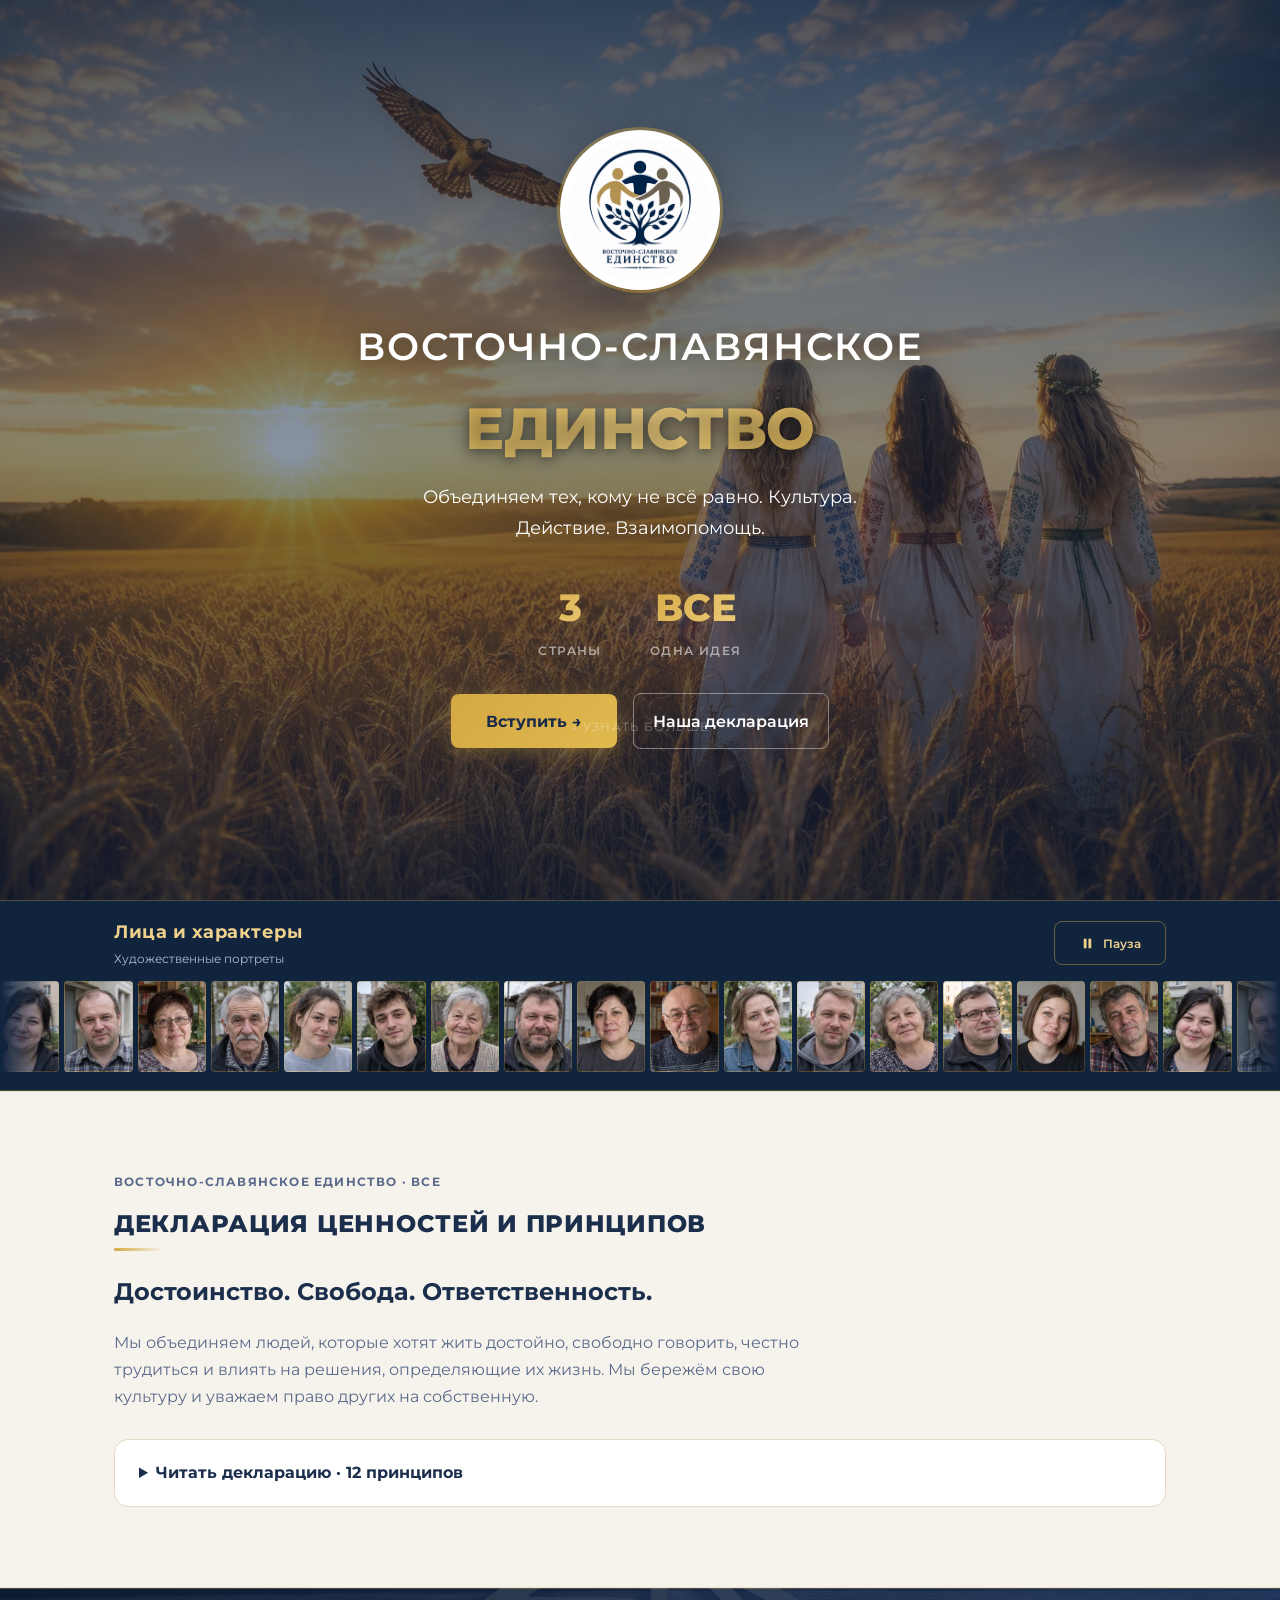
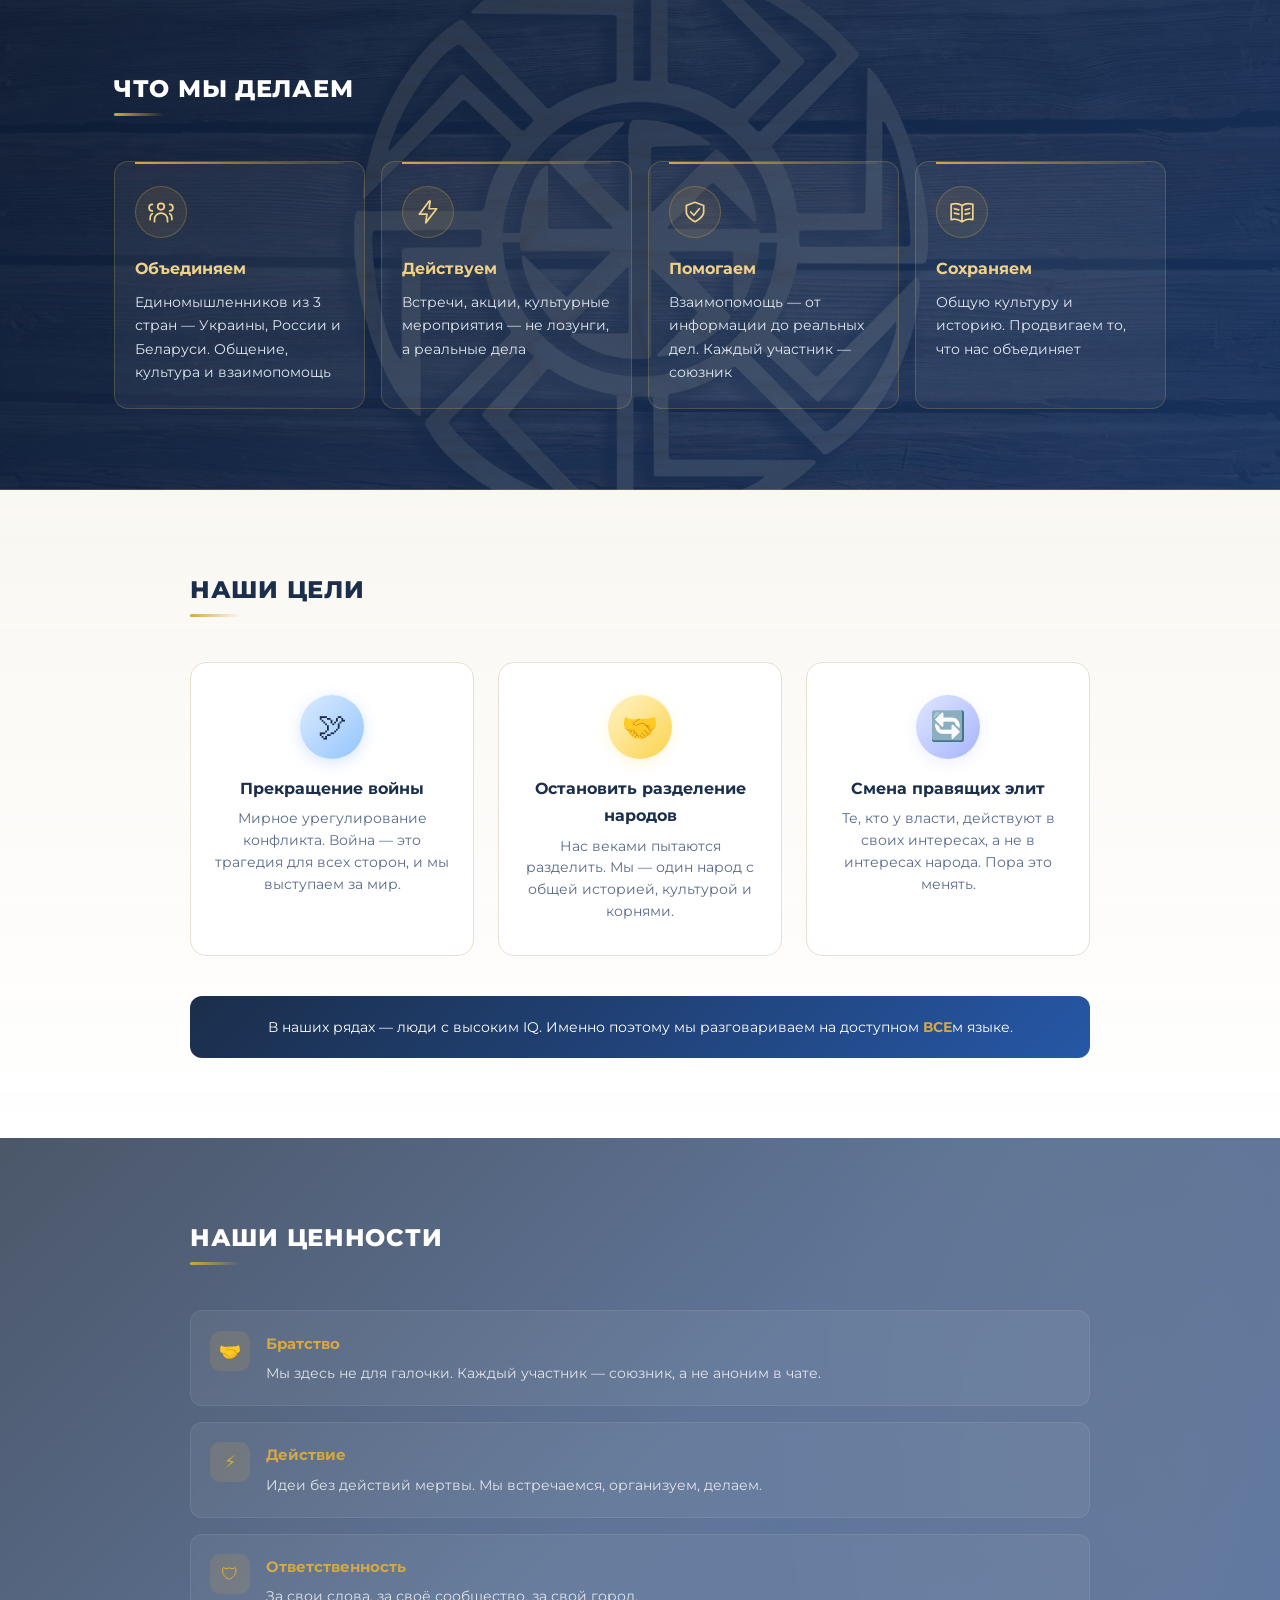
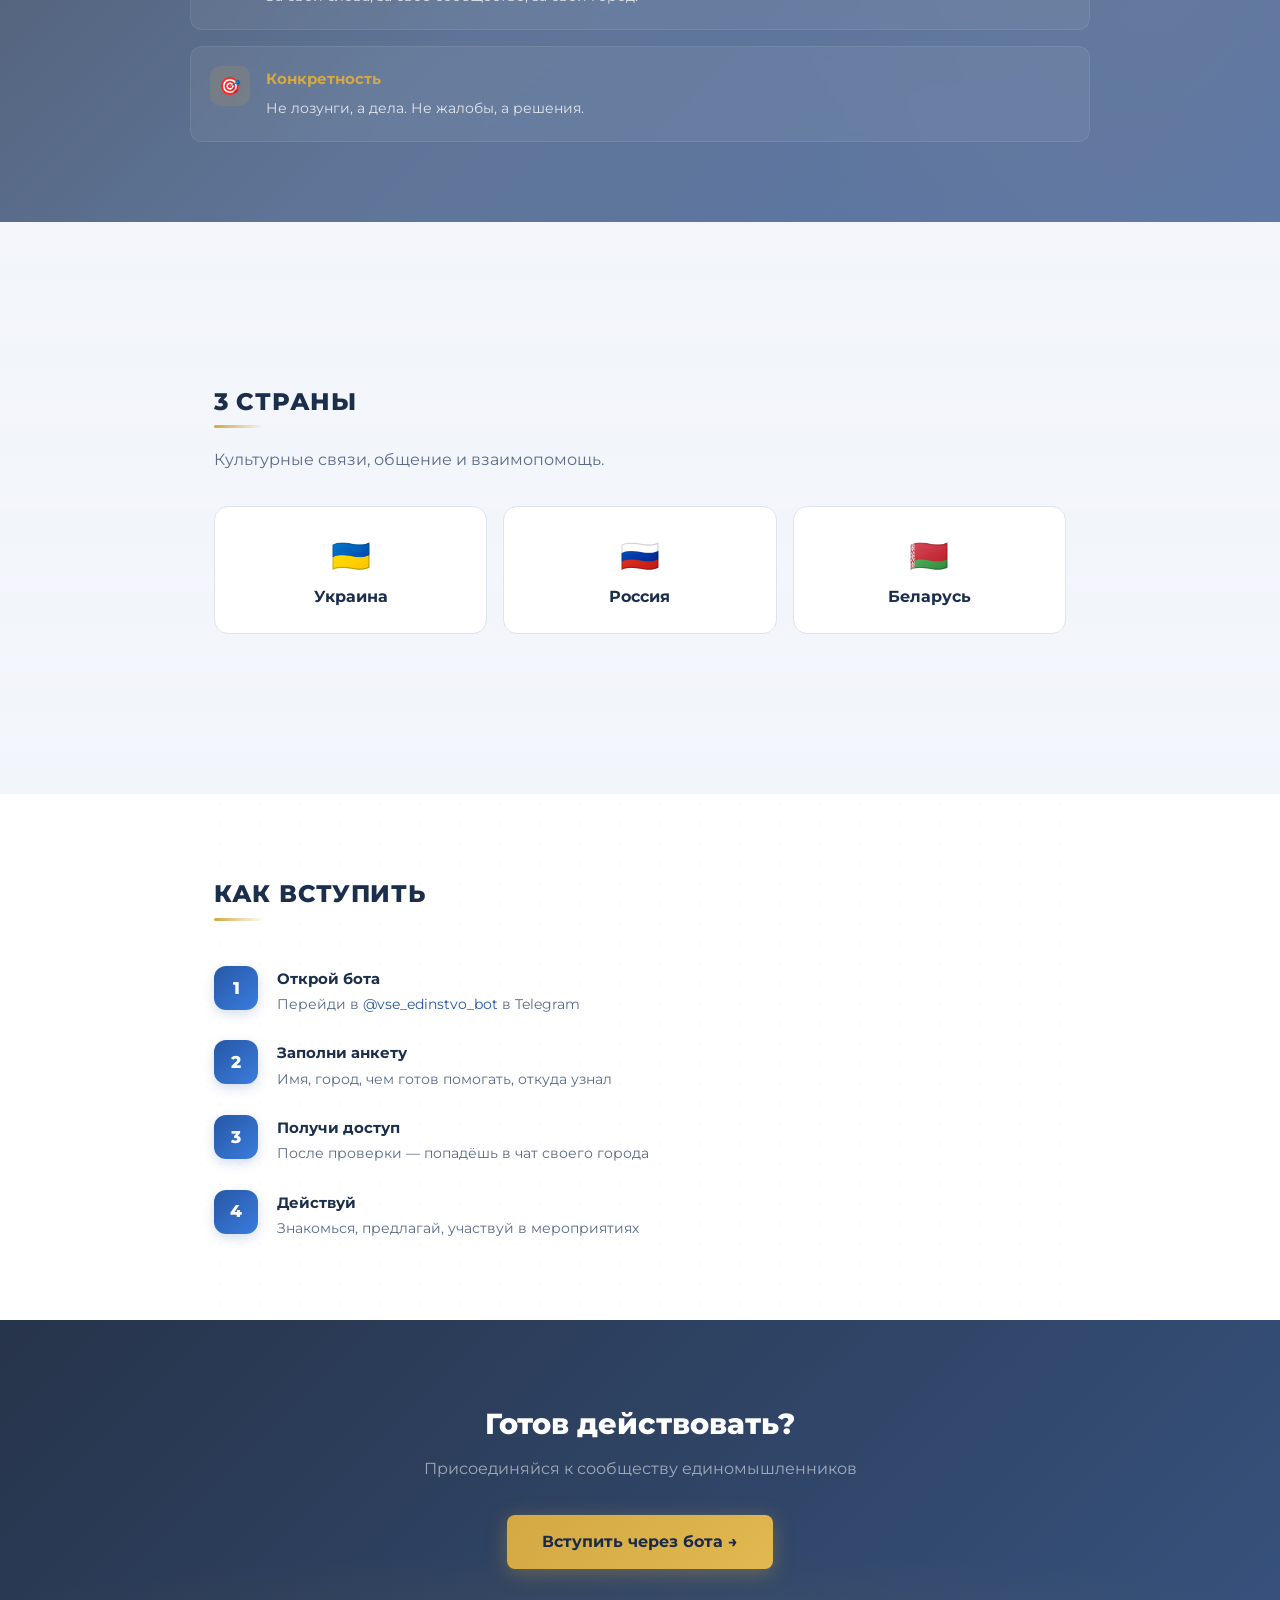
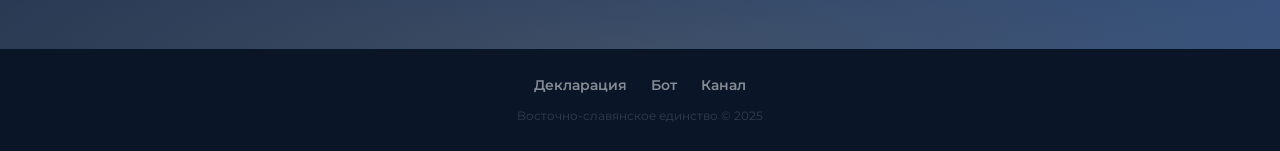
==== commit 27a5dc7c: "Add sitemap, structured data and sharing metadata for VSE" ====
--- a/index.html
+++ b/index.html
@@ -5,7 +5,85 @@
 <meta name="viewport" content="width=device-width, initial-scale=1.0">
 <title>Восточно-славянское единство | ВСЕ</title>
 <meta name="description" content="Восточно-Славянское Единство — 3 страны: Украина, Россия и Беларусь. Декларация ценностей и принципов. Достоинство. Свобода. Ответственность.">
+<meta name="robots" content="index, follow, max-image-preview:large">
+<link rel="canonical" href="https://tishinatyt.github.io/vse-site/">
+<link rel="sitemap" type="application/xml" href="https://tishinatyt.github.io/vse-site/sitemap.xml">
+<meta property="og:type" content="website">
+<meta property="og:locale" content="ru_RU">
+<meta property="og:site_name" content="Восточно-славянское единство — ВСЕ">
+<meta property="og:title" content="Восточно-славянское единство | ВСЕ">
+<meta property="og:description" content="Восточно-Славянское Единство — 3 страны: Украина, Россия и Беларусь. Декларация ценностей и принципов. Достоинство. Свобода. Ответственность.">
+<meta property="og:url" content="https://tishinatyt.github.io/vse-site/">
+<meta property="og:image" content="https://tishinatyt.github.io/vse-site/hero.jpeg">
+<meta property="og:image:type" content="image/jpeg">
+<meta property="og:image:width" content="1536">
+<meta property="og:image:height" content="1024">
+<meta property="og:image:alt" content="Иллюстрация главной страницы Восточно-славянского единства">
+<meta name="twitter:card" content="summary_large_image">
+<meta name="twitter:title" content="Восточно-славянское единство | ВСЕ">
+<meta name="twitter:description" content="Восточно-Славянское Единство — 3 страны: Украина, Россия и Беларусь. Декларация ценностей и принципов. Достоинство. Свобода. Ответственность.">
+<meta name="twitter:image" content="https://tishinatyt.github.io/vse-site/hero.jpeg">
+<meta name="twitter:image:alt" content="Иллюстрация главной страницы Восточно-славянского единства">
+<script type="application/ld+json">
+{
+  "@context": "https://schema.org",
+  "@graph": [
+    {
+      "@type": "Organization",
+      "@id": "https://tishinatyt.github.io/vse-site/#organization",
+      "name": "Восточно-славянское единство",
+      "alternateName": "ВСЕ",
+      "url": "https://tishinatyt.github.io/vse-site/",
+      "logo": {
+        "@type": "ImageObject",
+        "url": "https://tishinatyt.github.io/vse-site/logo.png",
+        "width": 1254,
+        "height": 1254
+      },
+      "sameAs": ["https://t.me/vse_edinstvo"]
+    },
+    {
+      "@type": "WebSite",
+      "@id": "https://tishinatyt.github.io/vse-site/#website",
+      "url": "https://tishinatyt.github.io/vse-site/",
+      "name": "Восточно-славянское единство",
+      "alternateName": "ВСЕ",
+      "inLanguage": "ru",
+      "publisher": {"@id": "https://tishinatyt.github.io/vse-site/#organization"}
+    },
+    {
+      "@type": "WebPage",
+      "@id": "https://tishinatyt.github.io/vse-site/#webpage",
+      "url": "https://tishinatyt.github.io/vse-site/",
+      "name": "Восточно-славянское единство | ВСЕ",
+      "description": "Восточно-Славянское Единство — 3 страны: Украина, Россия и Беларусь. Декларация ценностей и принципов. Достоинство. Свобода. Ответственность.",
+      "inLanguage": "ru",
+      "isPartOf": {"@id": "https://tishinatyt.github.io/vse-site/#website"},
+      "about": {"@id": "https://tishinatyt.github.io/vse-site/#organization"},
+      "primaryImageOfPage": {
+        "@type": "ImageObject",
+        "url": "https://tishinatyt.github.io/vse-site/hero.jpeg",
+        "width": 1536,
+        "height": 1024
+      },
+      "hasPart": {"@id": "https://tishinatyt.github.io/vse-site/#declaration"}
+    },
+    {
+      "@type": "CreativeWork",
+      "@id": "https://tishinatyt.github.io/vse-site/#declaration",
+      "url": "https://tishinatyt.github.io/vse-site/#declaration",
+      "name": "Декларация ценностей и принципов",
+      "description": "Достоинство. Свобода. Ответственность. 12 принципов Восточно-славянского единства.",
+      "inLanguage": "ru",
+      "author": {"@id": "https://tishinatyt.github.io/vse-site/#organization"},
+      "isPartOf": {"@id": "https://tishinatyt.github.io/vse-site/#webpage"}
+    }
+  ]
+}
+</script>
+<link rel="preload" as="image" href="hero.jpeg">
 <link rel="preconnect" href="https://fonts.googleapis.com">
+<link rel="preconnect" href="https://fonts.gstatic.com" crossorigin>
 <link href="https://fonts.googleapis.com/css2?family=Montserrat:wght@400;600;800&display=swap" rel="stylesheet">
 <link rel="stylesheet" href="assets/faces.css?v=2">
 <script src="assets/faces.js?v=2" defer></script>
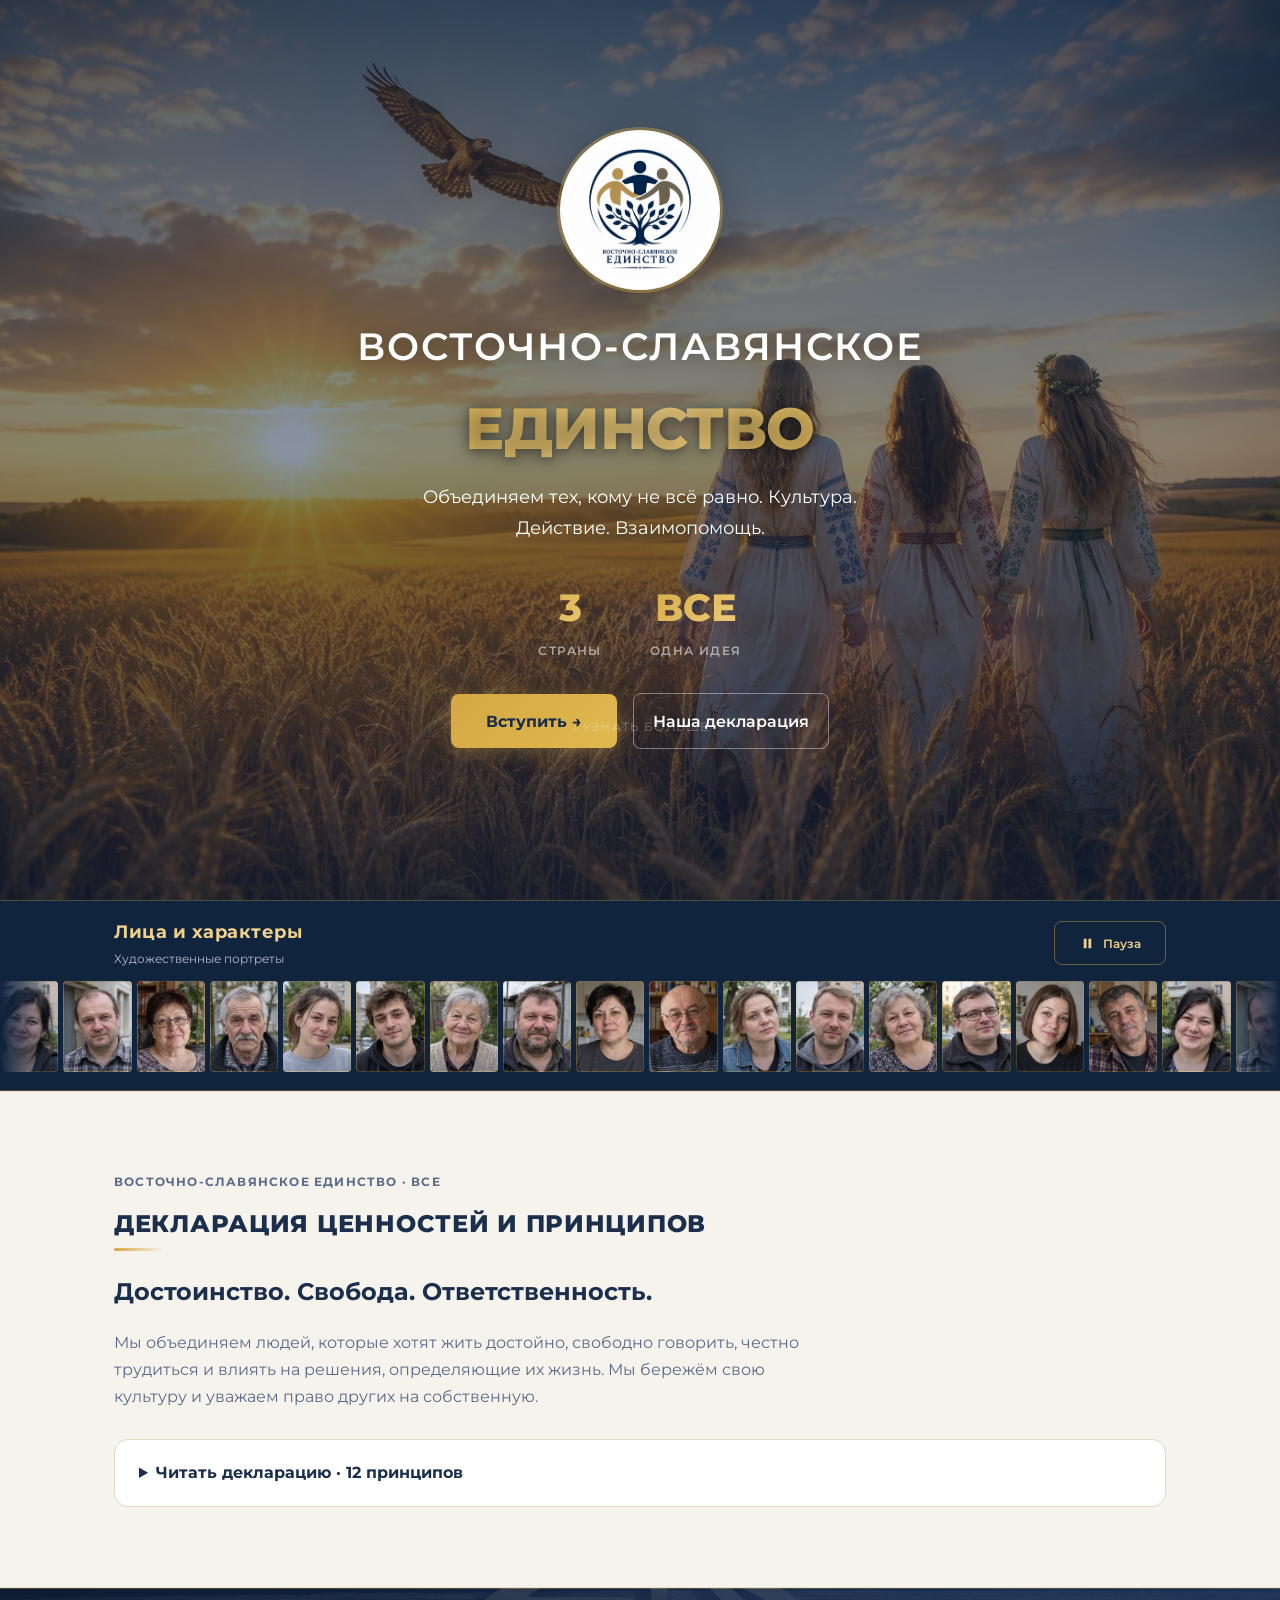
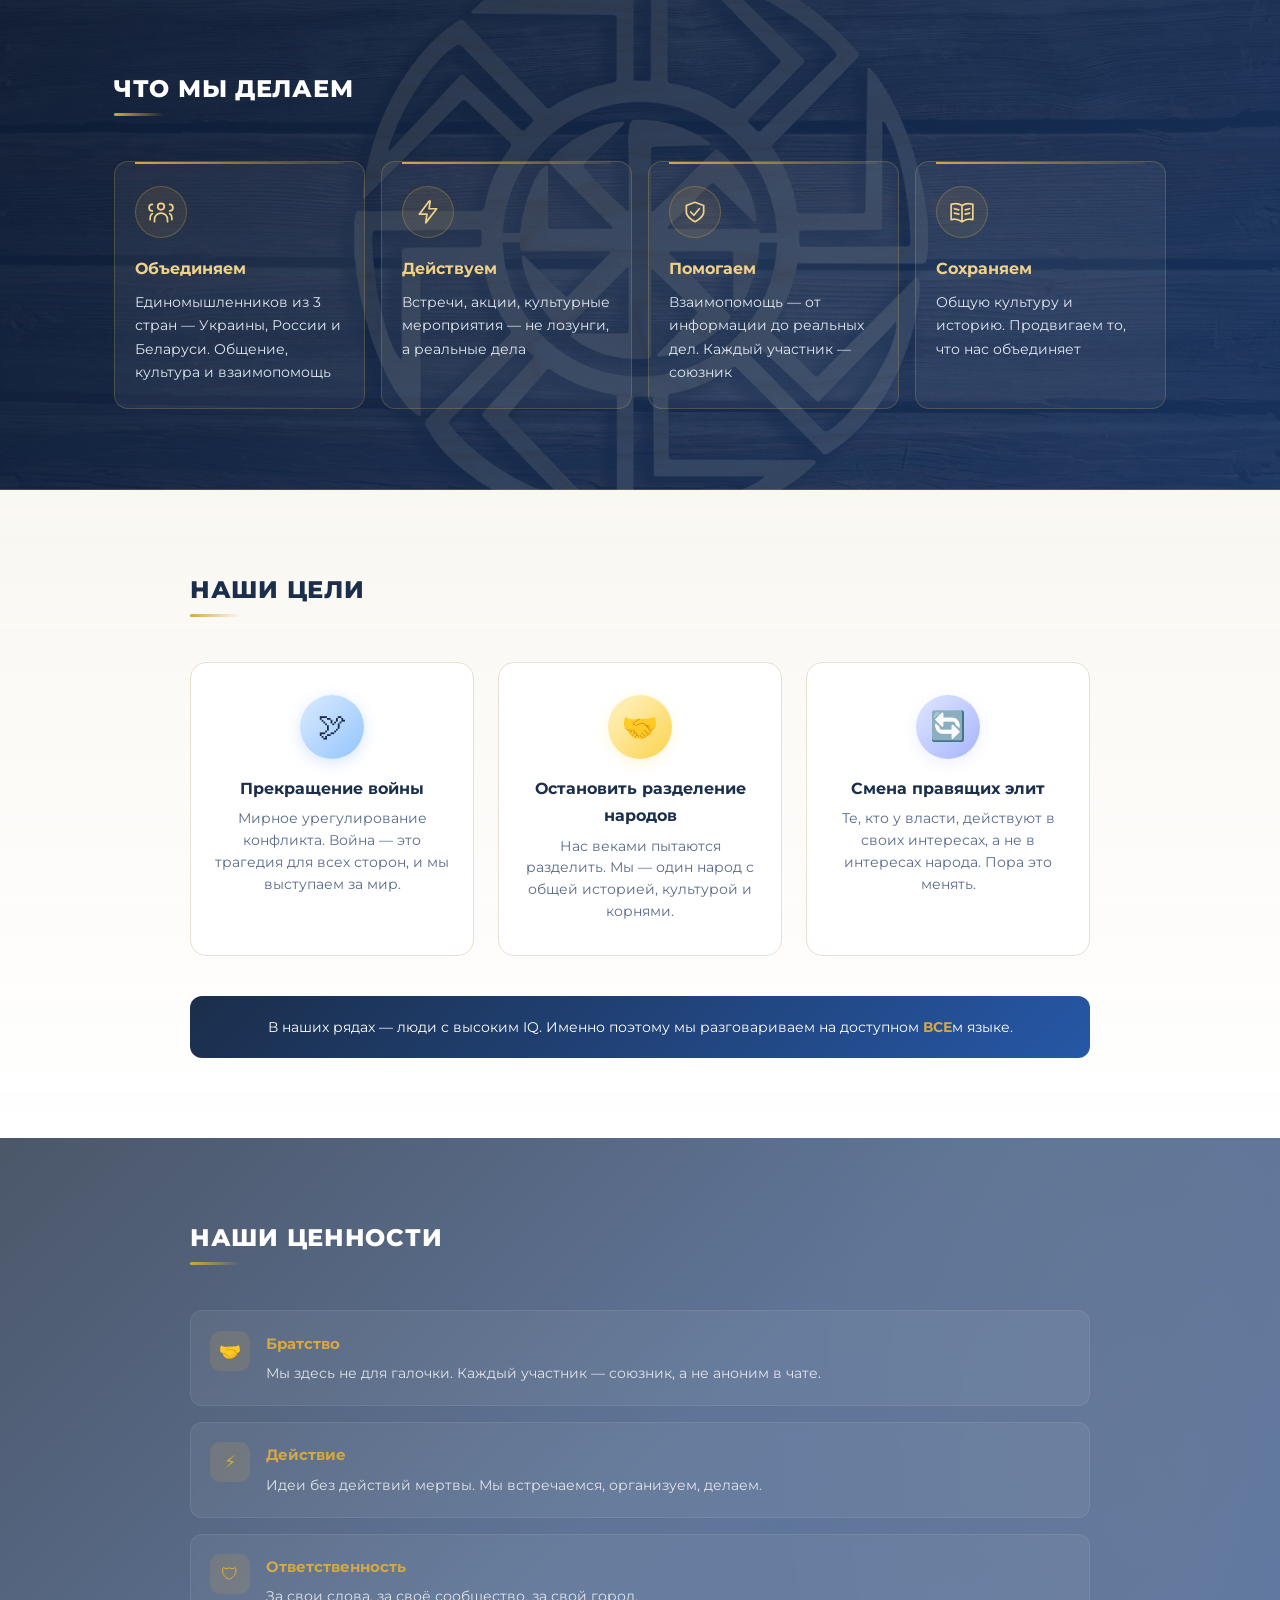
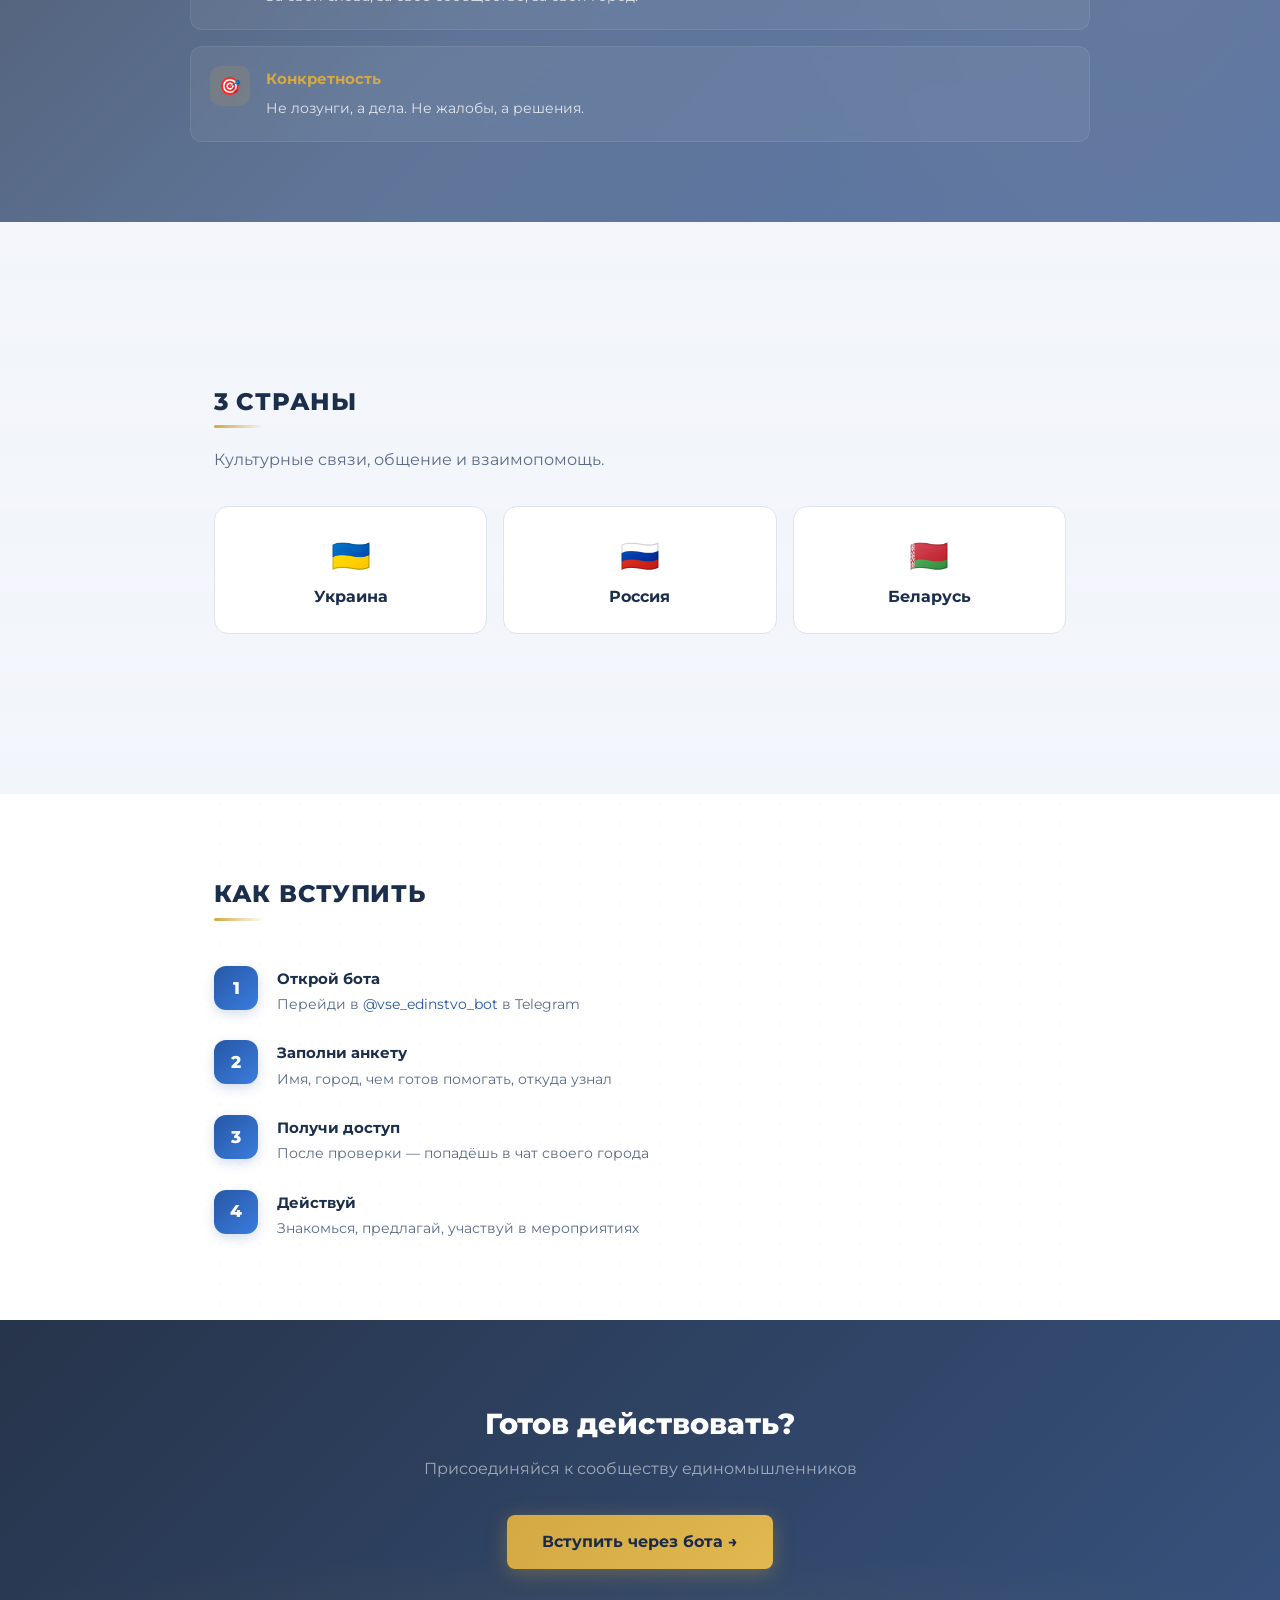
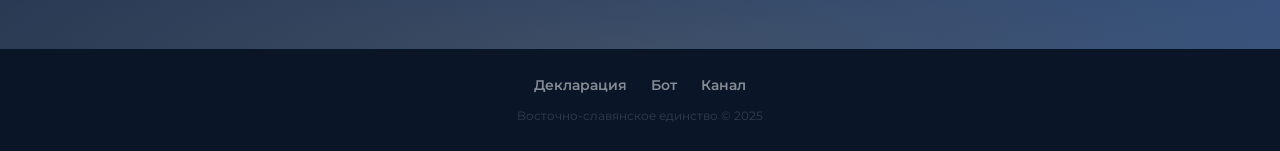
==== commit e18cf92a: "Add Google Search Console verification for VSE" ====
--- a/index.html
+++ b/index.html
@@ -3,6 +3,7 @@
 <head>
 <meta charset="UTF-8">
 <meta name="viewport" content="width=device-width, initial-scale=1.0">
+<meta name="google-site-verification" content="7k8SZwyUzjlkccoWj0nAMx4y9AzD2dxS0SGEhml8P-M" />
 <title>Восточно-славянское единство | ВСЕ</title>
 <meta name="description" content="Восточно-Славянское Единство — 3 страны: Украина, Россия и Беларусь. Декларация ценностей и принципов. Достоинство. Свобода. Ответственность.">
 <meta name="robots" content="index, follow, max-image-preview:large">
